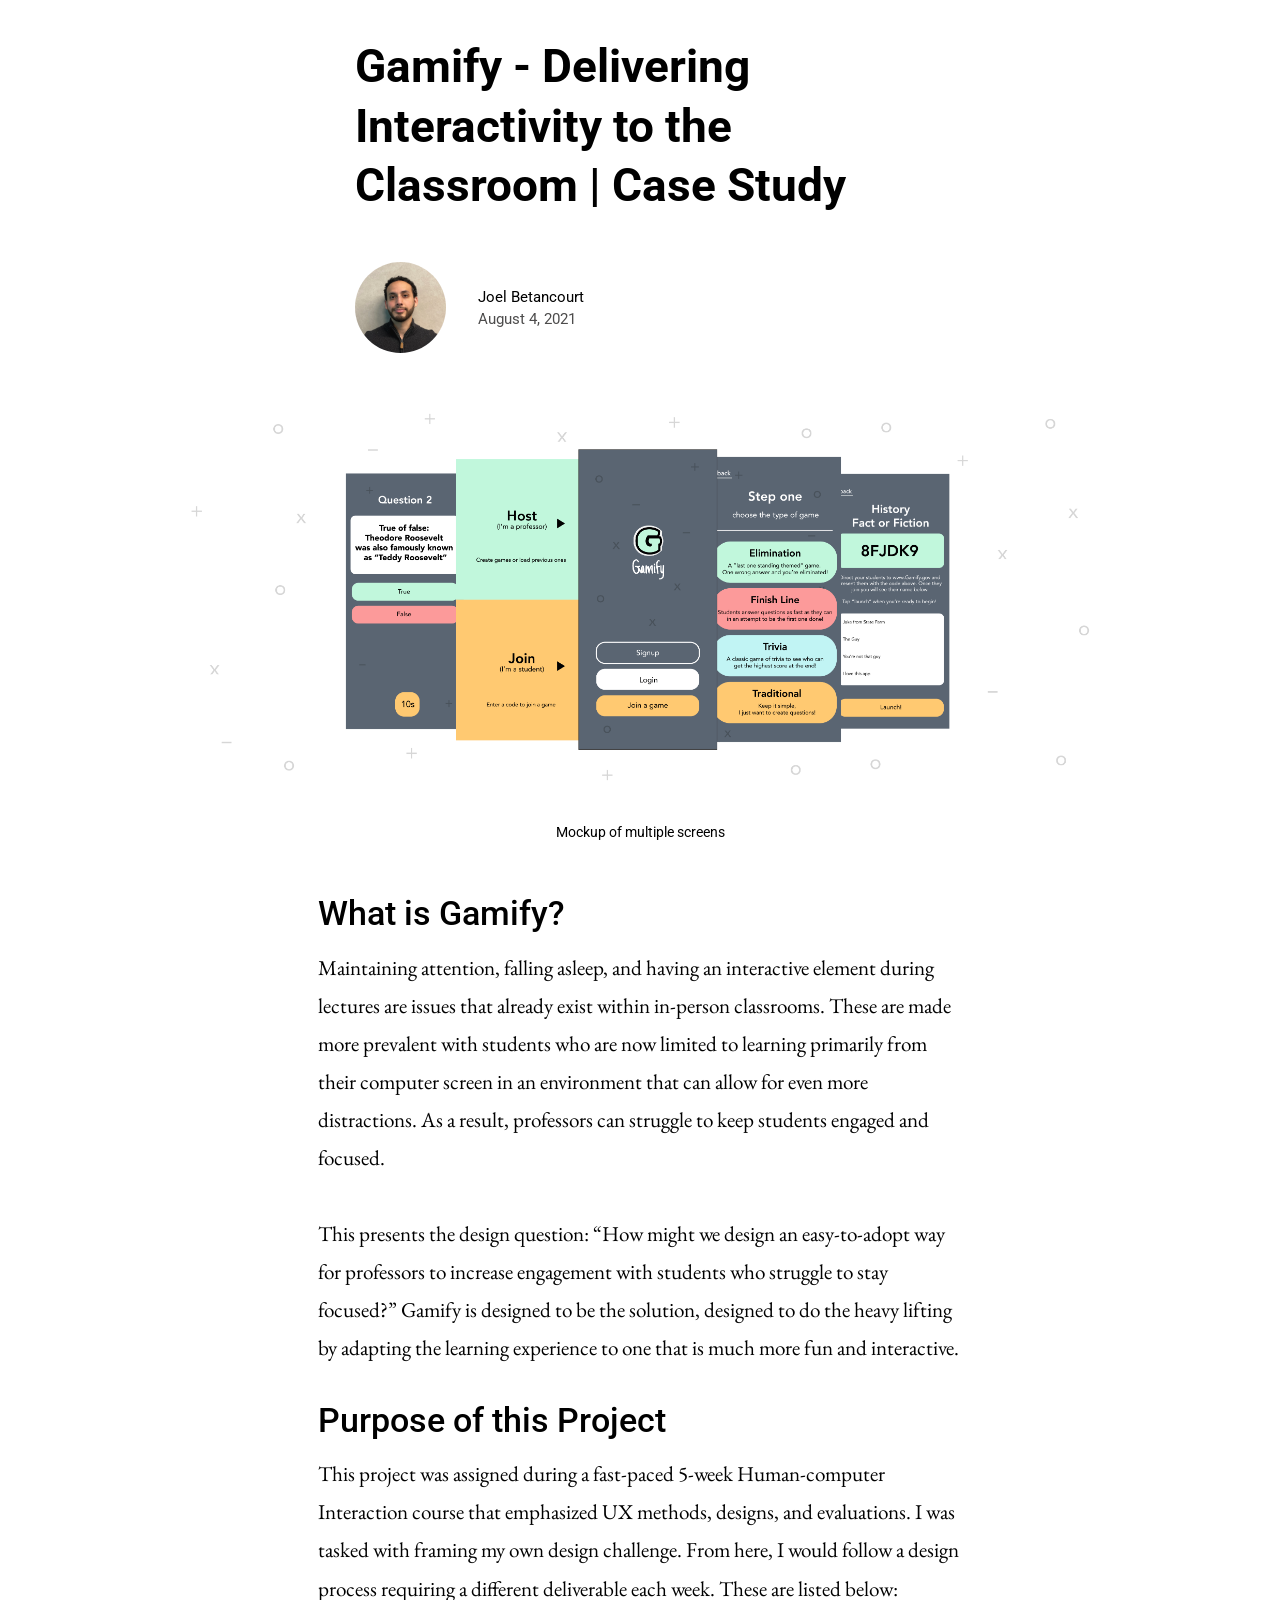
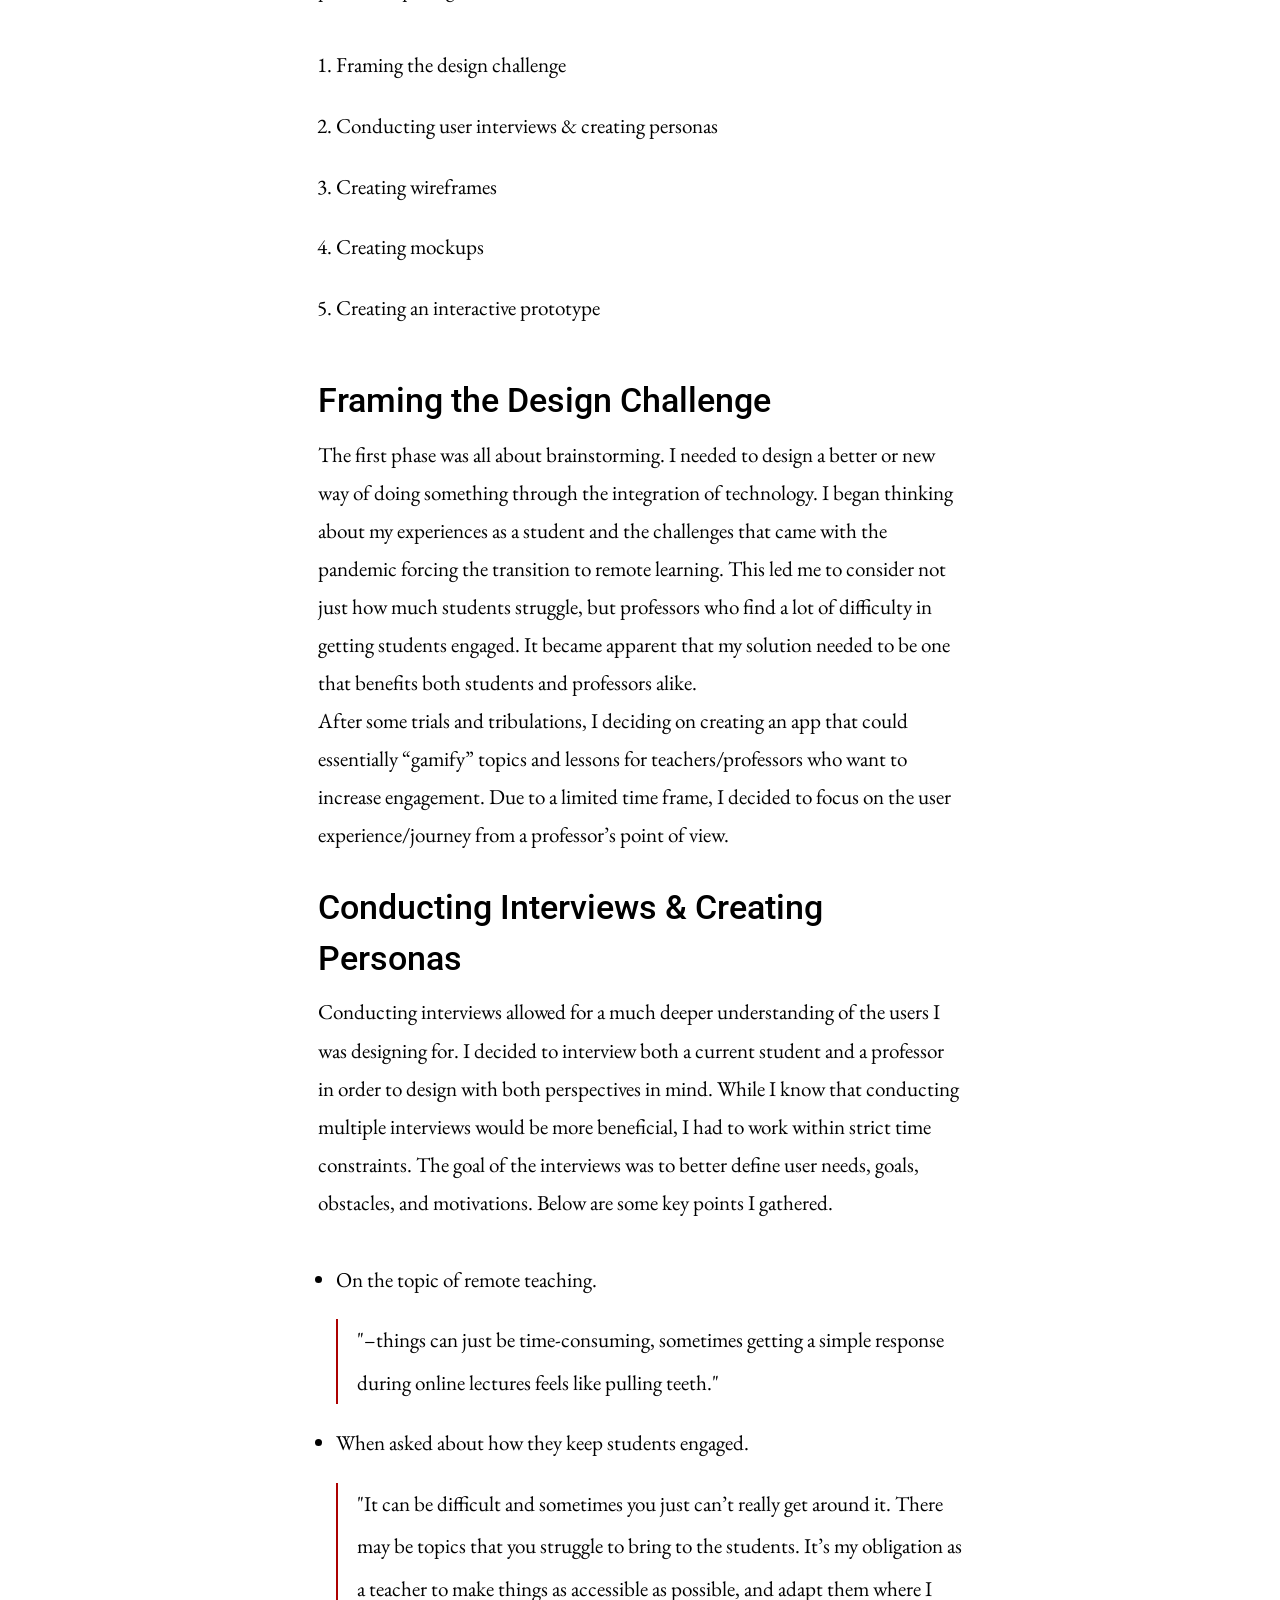
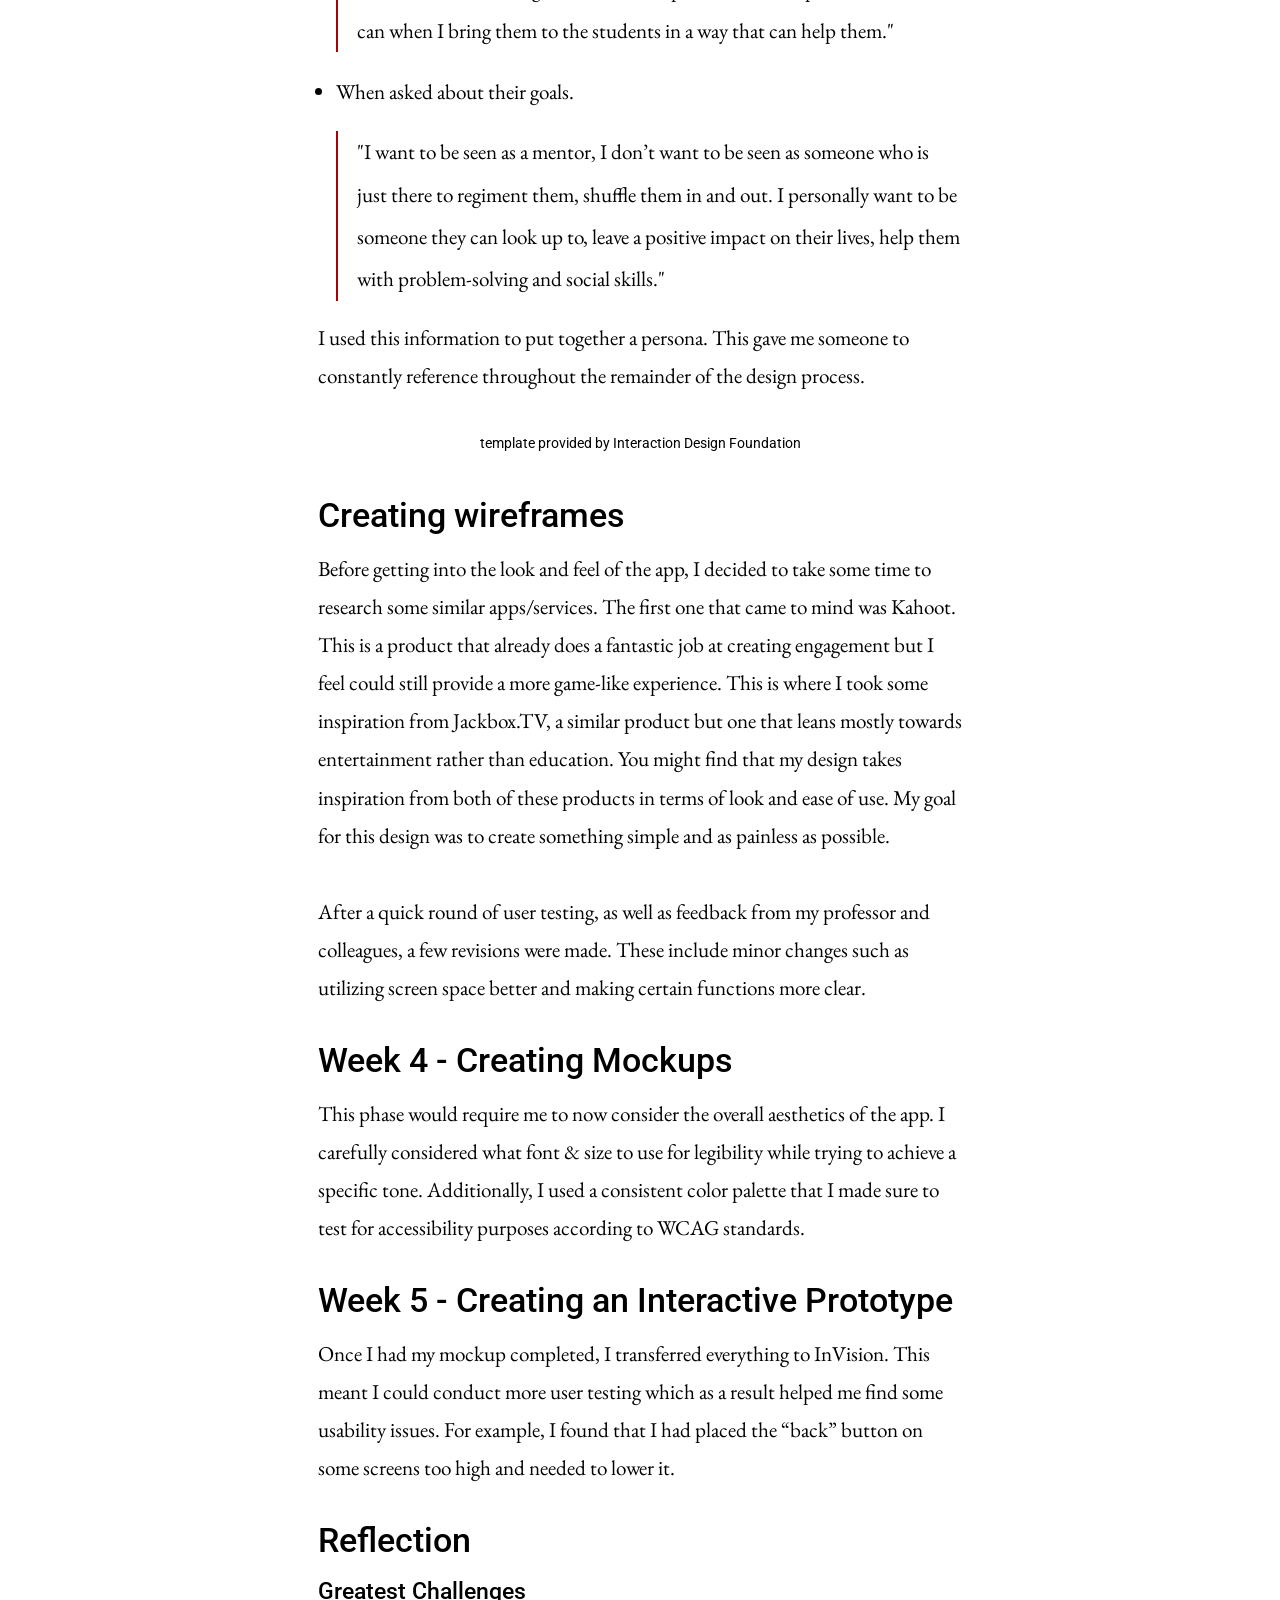
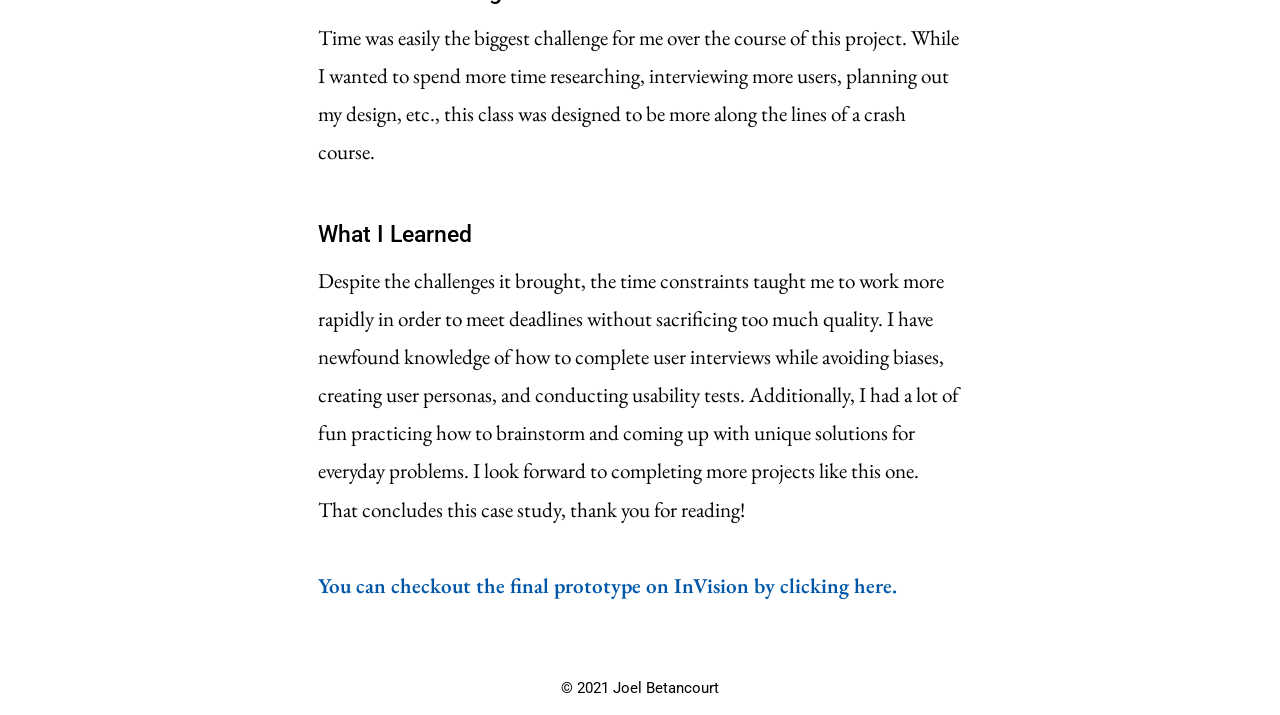
==== index.html @ 2726d0e1 "huh" ====
<!DOCTYPE html>
<html lang="en">

<head>

    <title>Gamify - Case Study</title>
    <meta charset="utf-8">
    <meta name="viewport" content="width=device-width, intial-scale=1">
    <link rel="preconnect" href="https://fonts.gstatic.com">
    <link href="https://fonts.googleapis.com/css2?family=EB+Garamond:ital,wght@0,400;0,500;0,600;0,700;1,400;1,500;1,600;1,700&family=Roboto:ital,wght@0,400;0,500;0,700;1,400;1,500;1,700&display=swap" rel="stylesheet">
    <link rel="stylesheet" type="text/css" href="styles.css" media="screen" />
</head>

<body>
    <div id="page-container">
    <div class="container"> 
        <a href="#mainContent" class="skip">Skip to Main Content</a>
    </div>
    <div id="content-wrap">
        <header>
        </header>
        <main id="mainContent">
            <h1>Gamify - Delivering Interactivity to the Classroom | Case Study</h1>
            <div class="parent">
            <img class="bioImage" src="assets/JoelHeadshot_Square1080.jpeg" alt="headshot of Joel Betancourt smiling">
            <div class="child">
            <p>Joel Betancourt</p>
            <div class="break"></div>
            <p class="date">August 4, 2021</p>
            </div>
            </div>
            <img class="heroimage" src="assets/heroimage.png" alt="Mobile mockups of finished app pages" width="100%">
            <p class="subtext">Mockup of multiple screens</p>
        <article>
            <section>
                <h2>What is Gamify?</h2>
                <p>Maintaining attention, falling asleep, and having an interactive element
                    during lectures are issues that already exist within in-person classrooms. These are made more prevalent with students who are now limited to learning primarily from their computer screen in an environment that can allow for even more distractions. As a result, professors can struggle to keep students engaged and focused.</p> 
                    <br>
                    <p>This presents the design question: “How might we design an easy-to-adopt way for professors to increase engagement with students who struggle to stay focused?” Gamify is designed to be the solution, designed to do the heavy lifting by adapting the learning experience to one that is much more fun and interactive.</p>
            </section>
            <section>
                <h2>Purpose of this Project</h2>
                <p>This project was assigned during a fast-paced 5-week Human-computer Interaction course that emphasized UX methods, designs, and evaluations. I was tasked with framing my own design challenge. From here, I would follow a design process requiring a different deliverable each week. These are listed below:</p>
                <ol>
                    <li>Framing the design challenge</li>
                    <li>Conducting user interviews & creating personas</li>
                    <li>Creating wireframes</li>
                    <li>Creating mockups</li>
                    <li>Creating an interactive prototype</li>
                </ol>
            </section>
            <section>
                <h2>Framing the Design Challenge</h2>
                <p>The first phase was all about brainstorming. I needed to design a better or new way of doing something through the integration of technology. I began thinking about my experiences as a student and the challenges that came with the pandemic forcing the transition to remote learning. This led me to consider not just how much students struggle, but professors who find a lot of difficulty in getting students engaged. It became apparent that my solution needed to be one that benefits both students and professors alike.</p> 

                    <p>After some trials and tribulations, I deciding on creating an app that could essentially “gamify” topics and lessons for teachers/professors who want to increase engagement. Due to a limited time frame, I decided to focus on the user experience/journey from a professor’s point of view. 
                    </p>
            </section>
            <section>
                <h2>Conducting Interviews & Creating Personas</h2>
                <p>Conducting interviews allowed for a much deeper understanding of the users I was designing for. I decided to interview both a current student and a professor in order to design with both perspectives in mind. While I know that conducting multiple interviews would be more beneficial, I had to work within strict time constraints. The goal of the interviews was to better define user needs, goals, obstacles, and motivations. Below are some key points I gathered.</p>
                
                <ul>
                    <li>On the topic of remote teaching.
                    </li>
                    <blockquote>"–things can just be time-consuming, sometimes getting a simple response during online lectures feels like pulling teeth."</blockquote>
                    <li>When asked about how they keep students engaged.</li>
                    <blockquote>"It can be difficult and sometimes you just can’t really get around it. There may be topics that you struggle to bring to the students. It’s my obligation as a teacher to make things as accessible as possible, and adapt them where I can when I bring them to the students in a way that can help them."</blockquote>
                    <li>When asked about their goals.</li>
                    <blockquote>"I want to be seen as a mentor, I don’t want to be seen as someone who is just there to regiment them, shuffle them in and out. I personally want to be someone they can look up to, leave a positive impact on their lives, help them with problem-solving and social skills."</blockquote>
                    </ul>
                
                <p>I used this information to put together a persona. This gave me someone to constantly reference throughout the remainder of the design process. </p>
                <br>  
                
                <p class="subtext">template provided by Interaction Design Foundation</p>
                </section>
                <section>
                    <h2>Creating wireframes</h2>
                    <p>Before getting into the look and feel of the app, I decided to take some time to research some similar apps/services. The first one that came to mind was Kahoot. This is a product that already does a fantastic job at creating engagement but I feel could still provide a more game-like experience. This is where I took some inspiration from Jackbox.TV, a similar product but one that leans mostly towards entertainment rather than education. You might find that my design takes inspiration from both of these products in terms of look and ease of use. My goal for this design was to create something simple and as painless as possible. </p><br>
                    <p>After a quick round of user testing, as well as feedback from my professor and colleagues, a few revisions were made. These include minor changes such as utilizing screen space better and making certain functions more clear.  
                    </p>
            </section>
            <section>
                <h2> Week 4 - Creating Mockups</h2>
                <p>This phase would require me to now consider the overall aesthetics of the app. I carefully considered what font & size to use for legibility while trying to achieve a specific tone. Additionally, I used a consistent color palette that I made sure to test for accessibility purposes according to WCAG standards. 
                </p>
            </section>
            <section>
                <h2>Week 5 - Creating an Interactive Prototype</h2>
                <p>Once I had my mockup completed, I transferred everything to InVision. This meant I could conduct more user testing which as a result helped me find some usability issues. For example, I found that I had placed the “back” button on some screens too high and needed to lower it.</p>
            </section>
            <section>
                <h2>Reflection</h2>
                <h3>Greatest Challenges</h3>
                <p>Time was easily the biggest challenge for me over the course of this project. While I wanted to spend more time researching, interviewing more users, planning out my design, etc., this class was designed to be more along the lines of a crash course.</p><br>
                <h3>What I Learned</h3>
                <p>Despite the challenges it brought, the time constraints taught me to work more rapidly in order to meet deadlines without sacrificing too much quality. I have newfound knowledge of how to complete user interviews while avoiding biases, creating user personas, and conducting usability tests. Additionally, I had a lot of fun practicing how to brainstorm and coming up with unique solutions for everyday problems. I look forward to completing more projects like this one. That concludes this case study, thank you for reading!
                    </p><br> 
                <p><a href="https://web-design-oswego-art-dept.github.io/collaborative-project-brandlift/">You can checkout the final prototype on InVision by clicking here.</a></p>
            </section>
    </article>
</div>
    </main>
    <footer id="footer">
        <p>&copy; 2021 Joel Betancourt</p>
    </footer>
    </div>
</body>

</html>
---- styles.css ----
*{ 
    margin: 0;
    padding: 0;
    box-sizing: border-box;
    }

    /*Skip to Main Content Button*/
.container {
    margin: 0 auto;
    max-width: 48rem;
    position: relative;
    background-color: #ffffff;
  }
  
  a.skip, a.skip:visited {
    text-decoration: none;
    background-color: #e9e9e9;
    padding-top: 0.2rem;
    padding-bottom: 0.1rem;
    padding-right:0.75rem;
    padding-left:0.75rem;
    margin-top: 1.6rem;
    margin-left: 1rem;
    color: #000000;
    position: fixed;
    top: -6.25rem;
    z-index: 1001;
    outline: none;
  }
  
  a.skip:focus {
    animation: slideIn .7s;
    animation-fill-mode: forwards;
    outline: none;
  }
  
  a.skip:active {
    text-decoration: underline;
  }
  
  @keyframes slideIn {
    0% {transform: translateY(0rem);
        animation-timing-function: ease-out;}
    40% {transform: translateY(6.75rem);
        animation-timing-function: ease-out;}
    60% {transform: translateY(5.75rem);
        animation-timing-function: ease-in;}
    100% {transform: translateY(6.25rem);
        animation-timing-function: ease-out;}
  }  
    
    h1, h2, h3, h4, h5, h6 {
        font-family: 'Roboto', Arial, Helvetica, sans-serif;
        line-height: 1.5em;
        margin-left: auto;
        margin-right: auto;
    }

    body, html {
        font-family: 'EB Garamond', 'Times New Roman', Times, serif;
        font-size: 100%;
        font-weight: 400;
        line-height: 1.8em;
        margin-left: auto;
        margin-right: auto;
    }

    h1 {
        font-weight: 700;
        font-size: 2.5rem;
        margin-bottom: .5rem;
        max-width: 35rem;
        margin-left: auto;
        margin-right: auto;
        padding: 2rem;
        line-height: 1.3em;
    }

    h2 {
        font-weight: 500;
        font-size: 1.85rem;
        margin-bottom: .5rem;
    }

    h3 {
        font-weight: 500;
        font-size: 1.25rem;
        margin-bottom: .5rem;
        margin-top: .5rem;
    }

    article {
        padding: 2rem;
    }

    section {
        margin-left: auto;
        margin-right: auto;
        margin-bottom: 1.5rem;
    }

    section ul,ol,h2,h3 {
        max-width: 35rem;
        margin-left: auto;
        margin-right: auto;
    }


    section p {
        max-width: 35rem;
        margin-left: auto;
        margin-right: auto;
    }

    blockquote {
        max-width: 35rem;
        margin-left: auto;
        margin-right: auto;
        border-left: solid #AD0101 2px;
        margin-top: 1rem;
        padding-left: 1rem;
    }

    .subtext {
        font-family: 'Roboto', Arial, Helvetica, sans-serif;
        text-align: center;
        font-size: .65rem;
        margin-left: auto;
        margin-right: auto;
        margin-top: -.5rem;
    }

    #border {
        margin-top: 6rem;
        margin-bottom: 4rem;
        padding: .25rem;
        background-color:#000000;
        border-radius: 10px;
    }

    ul, ol {
        padding-left: 1rem;
        padding-bottom: 1rem;
        line-height: 2em;
        padding-top: 1rem;
    }

    li{
        padding-top: 1rem;
    }

    section img {
        display: block;
        max-width: 100%;
        margin-top: 1.5rem;
        margin-bottom: 1.5rem;
        margin-left: auto;
        margin-right: auto;
    }

    .parent{
        display: flex;
        align-items: center;
        margin-bottom: 5rem;
        max-width: 35rem;
        margin-left: auto;
        margin-right: auto;
        padding-left: 2rem;
        gap:32px;
    }

    .child{
        display: flex;
        flex-wrap: wrap;
    }

    .break {
        flex-basis: 100%;
        height: 0;
      }

    .child p {
          font-family: 'Roboto';
          font-size: .8rem;
          line-height: 1.5em;
    }

    .date {
        color: #4d4c4c;
    }

    .bioImage{
        display: block;
        border-radius: 100%;
        max-width: 15%;
    }

    .heroimage{
        display: block;
        margin-left: auto;
        margin-right: auto;
        max-width: 900px;
        margin-bottom: 2rem;
        margin-top: -2rem;
    }

    a:link{
        color:#0057A8;
        text-decoration: none;
        font-weight: 600;
    }

    a:visited{
        color: #0057A8;
    }

    a:hover{
        font-size: 105%;
        font-weight: 500;
        text-decoration: underline;
    }

    a:active{
        font-size: 110%;
        color: #A80054;
        text-decoration: underline;
    }

    a:focus{
        font-size:105%;
        font-weight:500;
    }

    #footer {
        position: absolute;
        bottom: 0;
        width: 100%;
        height: 2.5rem;
        text-align: center;
        font-family: 'Roboto', Arial, Helvetica, sans-serif;
        font-size: .8rem;
    }

    #page-container {
        position: relative;
        min-height: 100vh;
      }
      
      #content-wrap {
        padding-bottom: 2.5rem;    /* Footer height */
      }

    @media only screen and (min-width:600px) {
        body, html{
            font-size: 110%;
        }

        .subtext{
            font-size: .70rem;
        }

    @media only screen and (min-width:900px) {
        body, html{
            font-size: 115%;
            }
            .subtext{
                font-size: .75rem;
            }
        }
    }
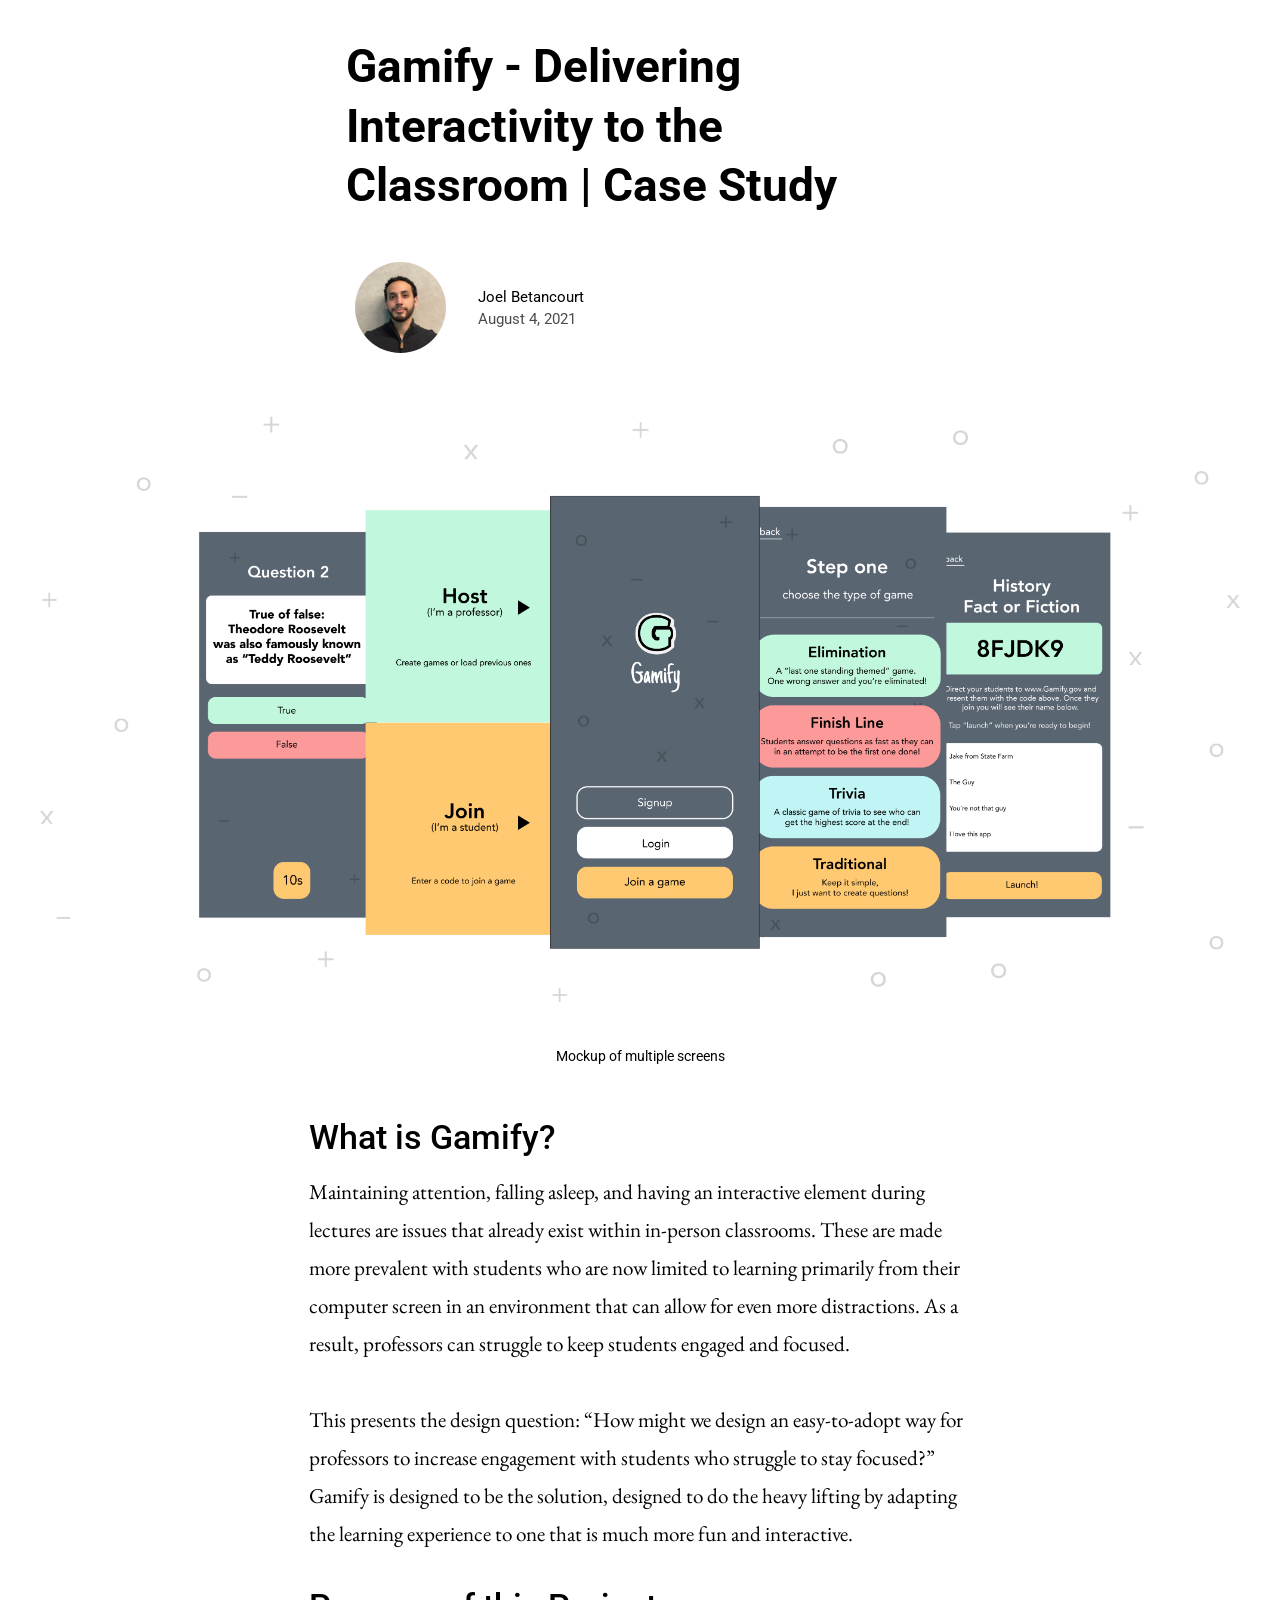
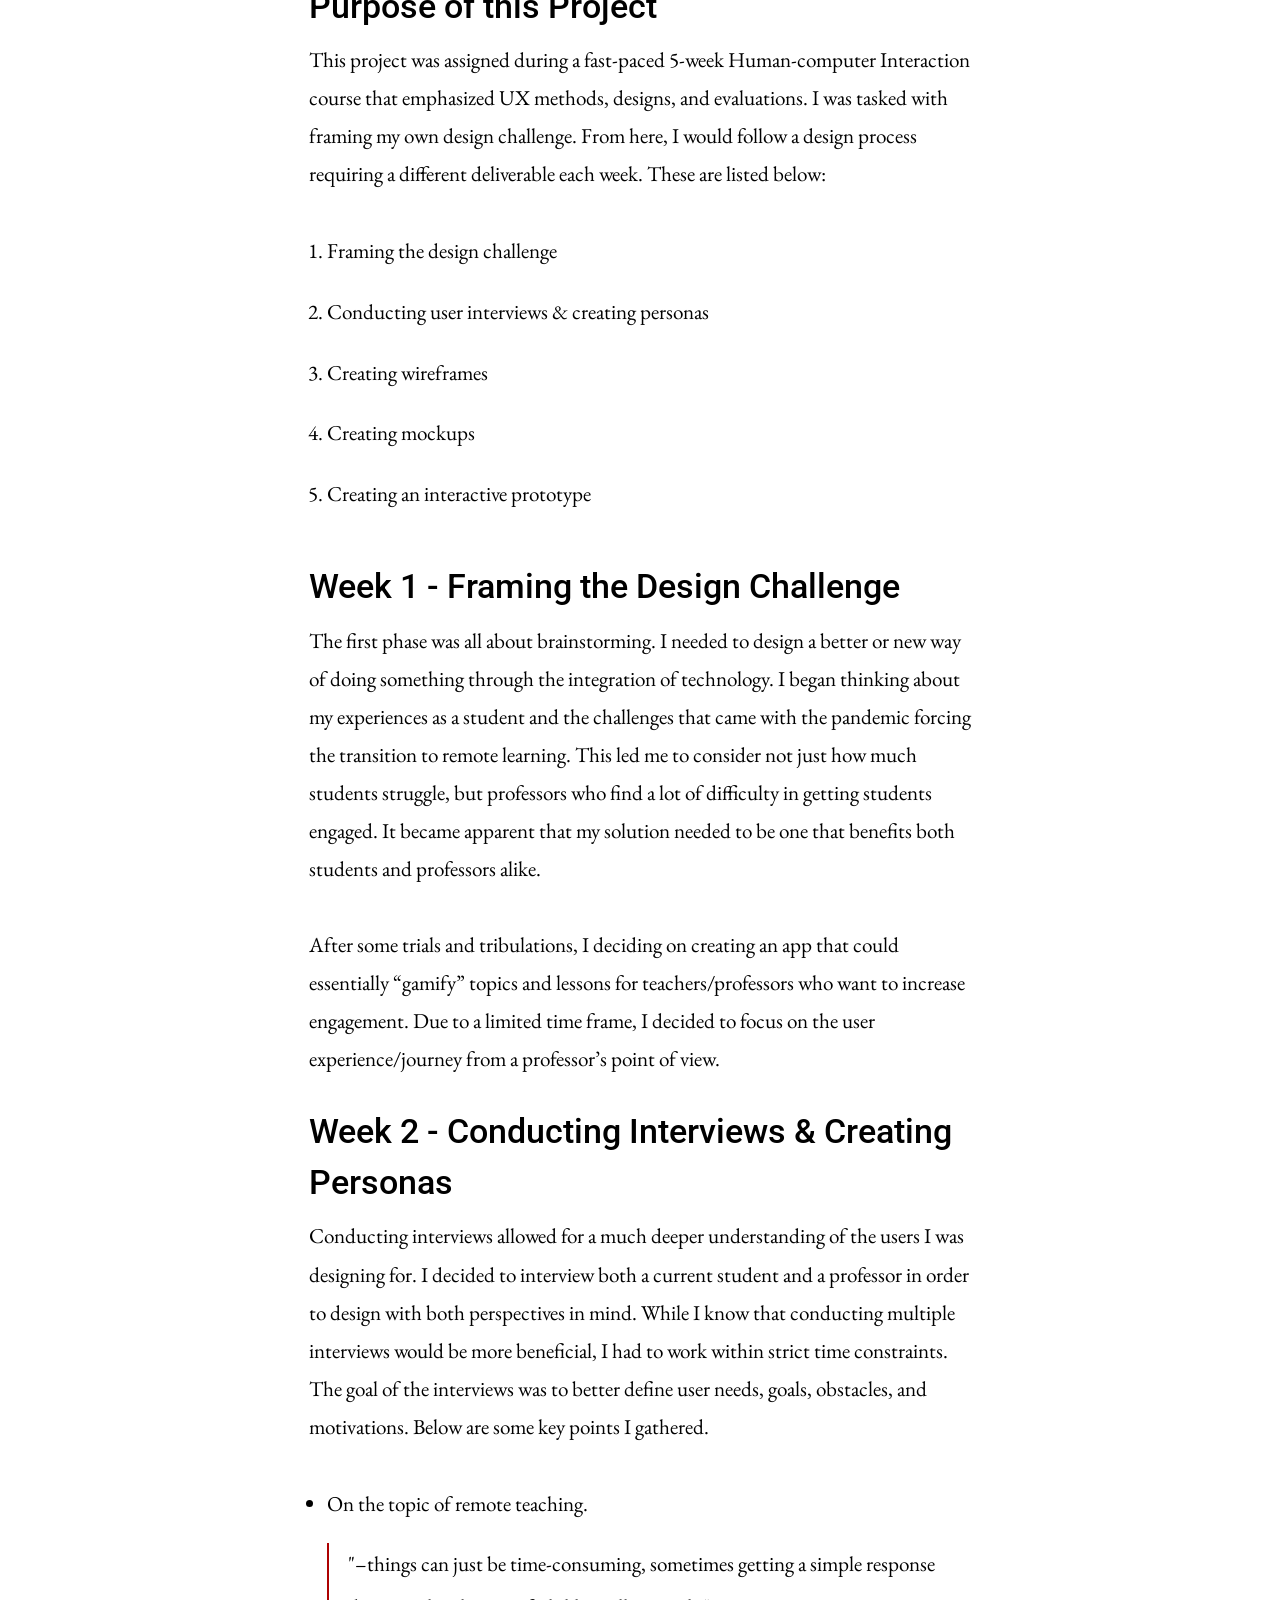
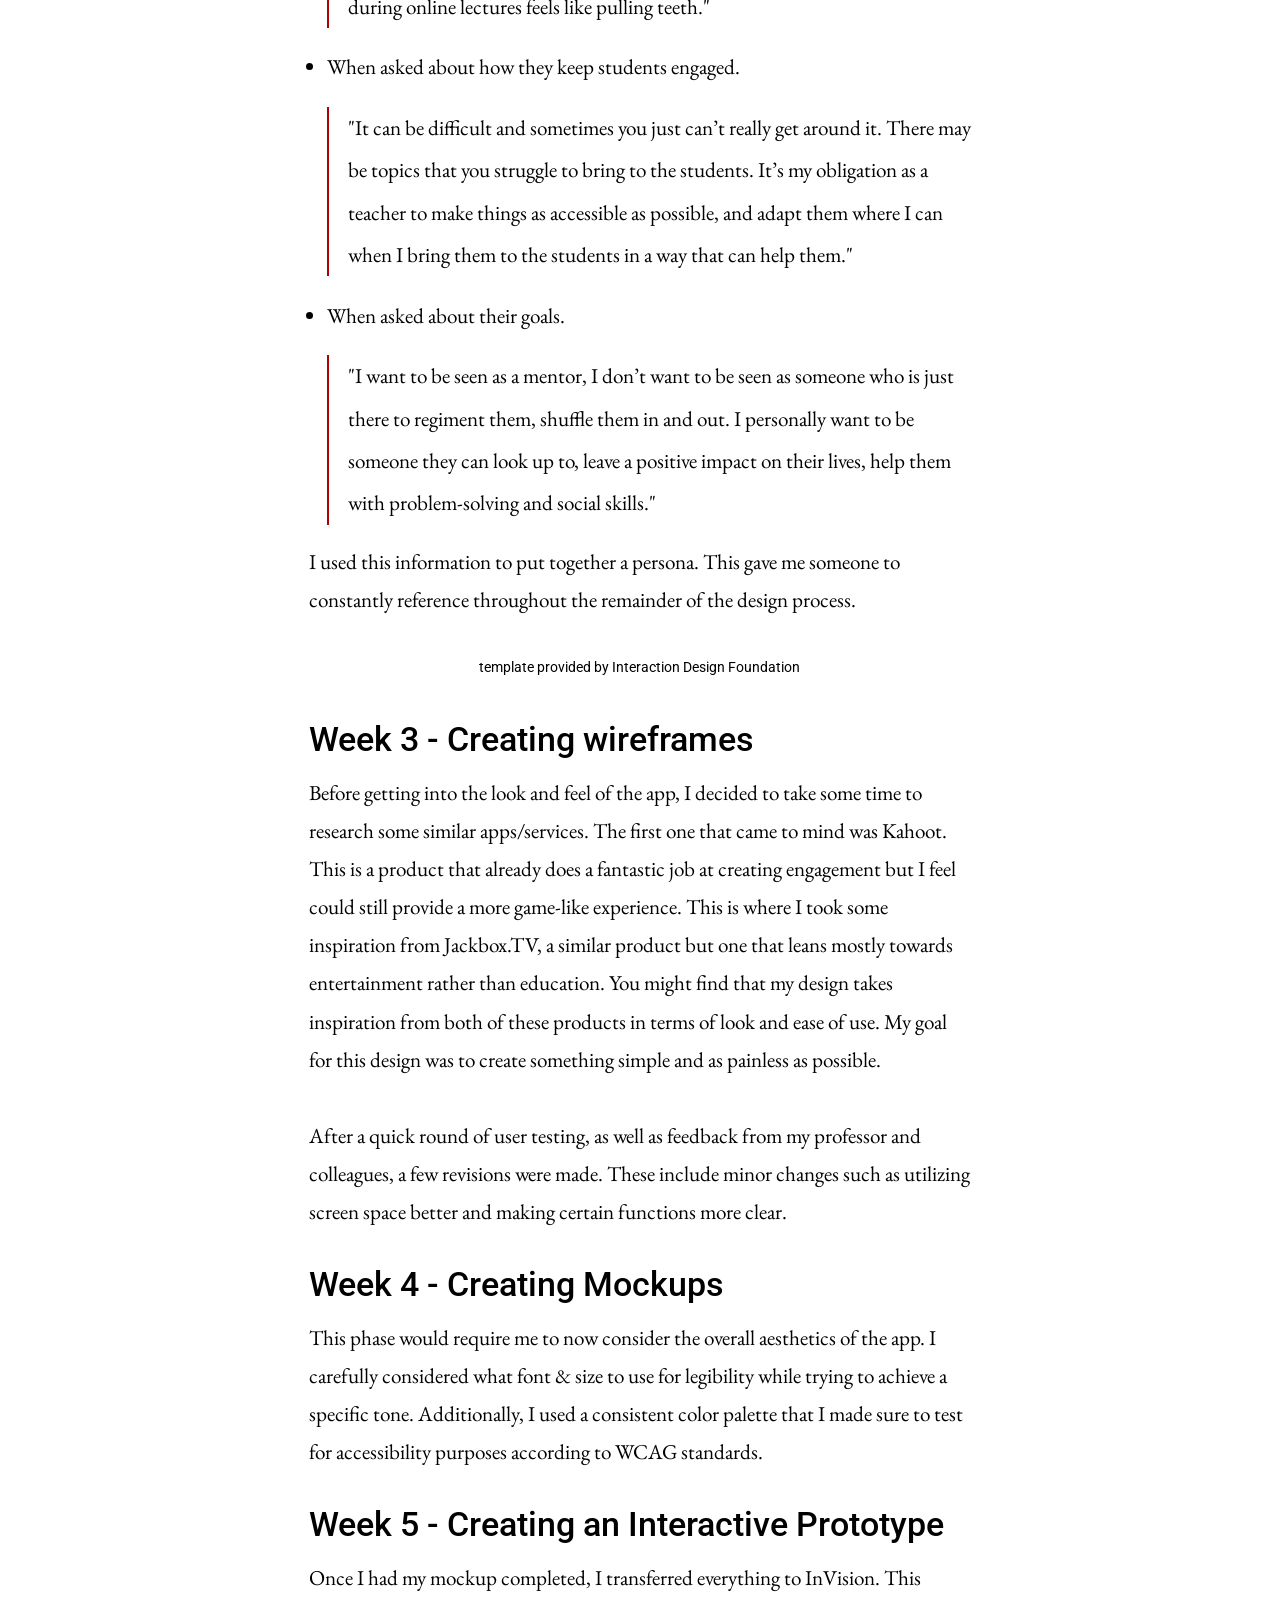
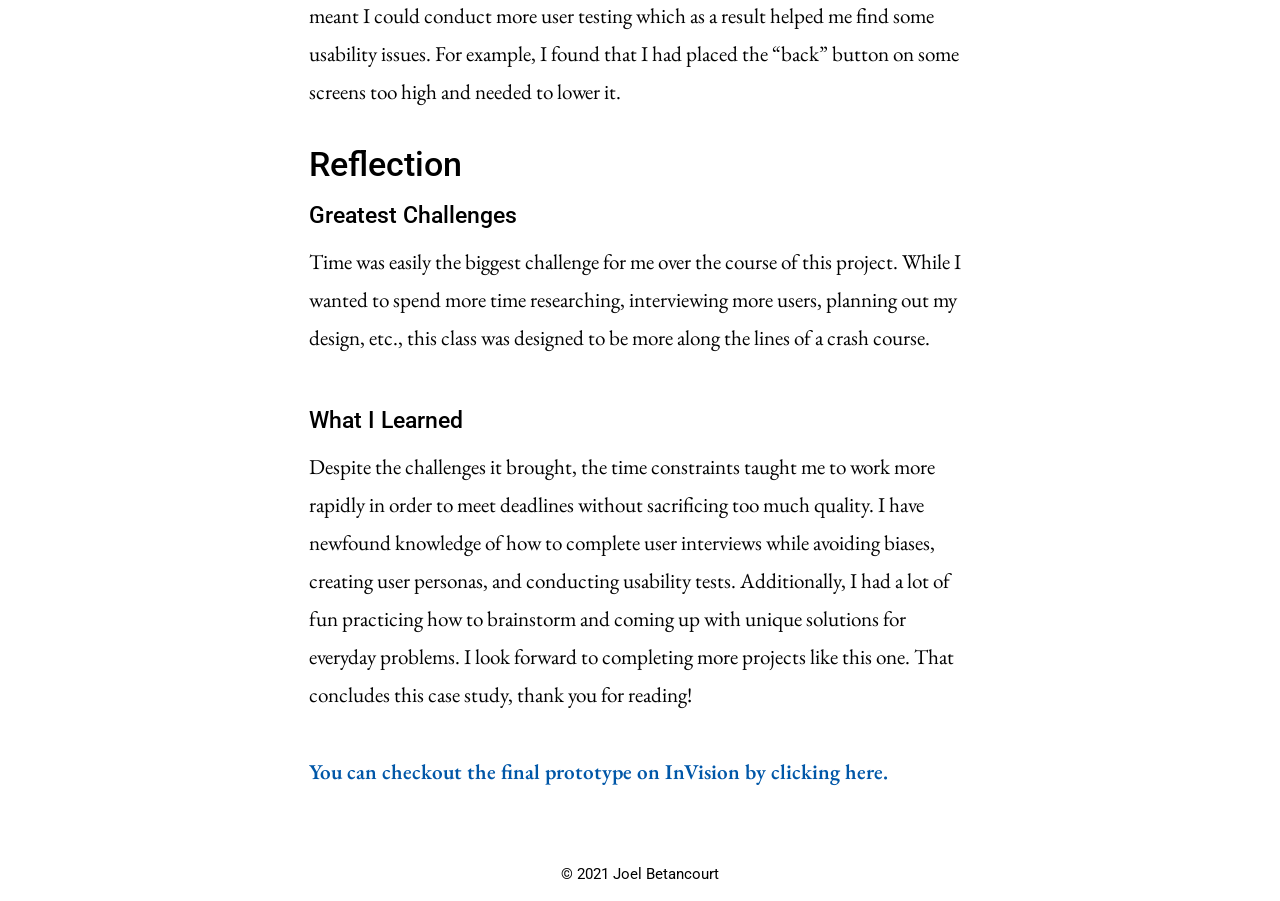
==== commit ebac1a41: "ok" ====
--- a/index.html
+++ b/index.html
@@ -51,14 +51,14 @@
                 </ol>
             </section>
             <section>
-                <h2>Framing the Design Challenge</h2>
-                <p>The first phase was all about brainstorming. I needed to design a better or new way of doing something through the integration of technology. I began thinking about my experiences as a student and the challenges that came with the pandemic forcing the transition to remote learning. This led me to consider not just how much students struggle, but professors who find a lot of difficulty in getting students engaged. It became apparent that my solution needed to be one that benefits both students and professors alike.</p> 
+                <h2>Week 1 - Framing the Design Challenge</h2>
+                <p>The first phase was all about brainstorming. I needed to design a better or new way of doing something through the integration of technology. I began thinking about my experiences as a student and the challenges that came with the pandemic forcing the transition to remote learning. This led me to consider not just how much students struggle, but professors who find a lot of difficulty in getting students engaged. It became apparent that my solution needed to be one that benefits both students and professors alike.</p> <br>
 
                     <p>After some trials and tribulations, I deciding on creating an app that could essentially “gamify” topics and lessons for teachers/professors who want to increase engagement. Due to a limited time frame, I decided to focus on the user experience/journey from a professor’s point of view. 
                     </p>
             </section>
             <section>
-                <h2>Conducting Interviews & Creating Personas</h2>
+                <h2>Week 2 - Conducting Interviews & Creating Personas</h2>
                 <p>Conducting interviews allowed for a much deeper understanding of the users I was designing for. I decided to interview both a current student and a professor in order to design with both perspectives in mind. While I know that conducting multiple interviews would be more beneficial, I had to work within strict time constraints. The goal of the interviews was to better define user needs, goals, obstacles, and motivations. Below are some key points I gathered.</p>
                 
                 <ul>
@@ -77,7 +77,7 @@
                 <p class="subtext">template provided by Interaction Design Foundation</p>
                 </section>
                 <section>
-                    <h2>Creating wireframes</h2>
+                    <h2>Week 3 - Creating wireframes</h2>
                     <p>Before getting into the look and feel of the app, I decided to take some time to research some similar apps/services. The first one that came to mind was Kahoot. This is a product that already does a fantastic job at creating engagement but I feel could still provide a more game-like experience. This is where I took some inspiration from Jackbox.TV, a similar product but one that leans mostly towards entertainment rather than education. You might find that my design takes inspiration from both of these products in terms of look and ease of use. My goal for this design was to create something simple and as painless as possible. </p><br>
                     <p>After a quick round of user testing, as well as feedback from my professor and colleagues, a few revisions were made. These include minor changes such as utilizing screen space better and making certain functions more clear.  
                     </p>
--- a/styles.css
+++ b/styles.css
@@ -69,7 +69,7 @@
         font-weight: 700;
         font-size: 2.5rem;
         margin-bottom: .5rem;
-        max-width: 35rem;
+        max-width: 36rem;
         margin-left: auto;
         margin-right: auto;
         padding: 2rem;
@@ -100,14 +100,14 @@
     }
 
     section ul,ol,h2,h3 {
-        max-width: 35rem;
+        max-width: 36rem;
         margin-left: auto;
         margin-right: auto;
     }
 
 
     section p {
-        max-width: 35rem;
+        max-width: 36rem;
         margin-left: auto;
         margin-right: auto;
     }
@@ -199,7 +199,7 @@
         display: block;
         margin-left: auto;
         margin-right: auto;
-        max-width: 900px;
+        max-width: 1200px;
         margin-bottom: 2rem;
         margin-top: -2rem;
     }
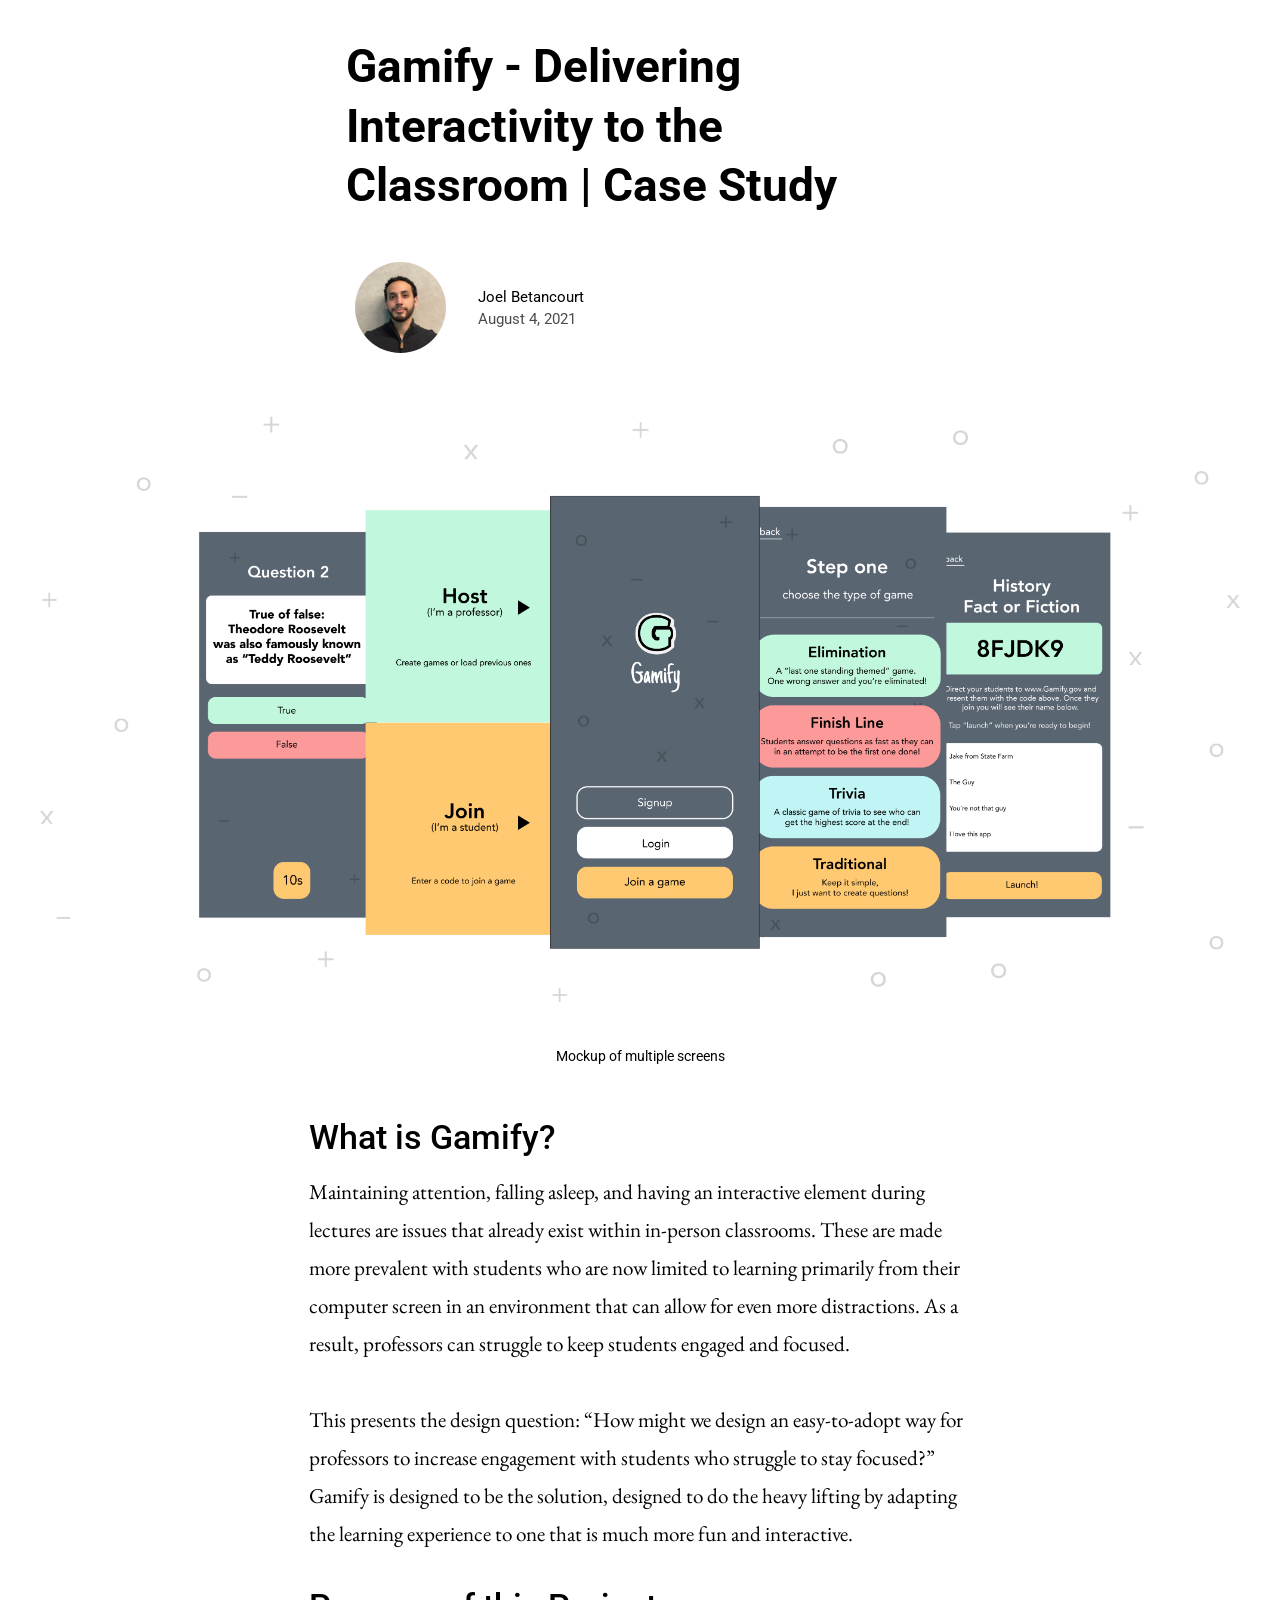
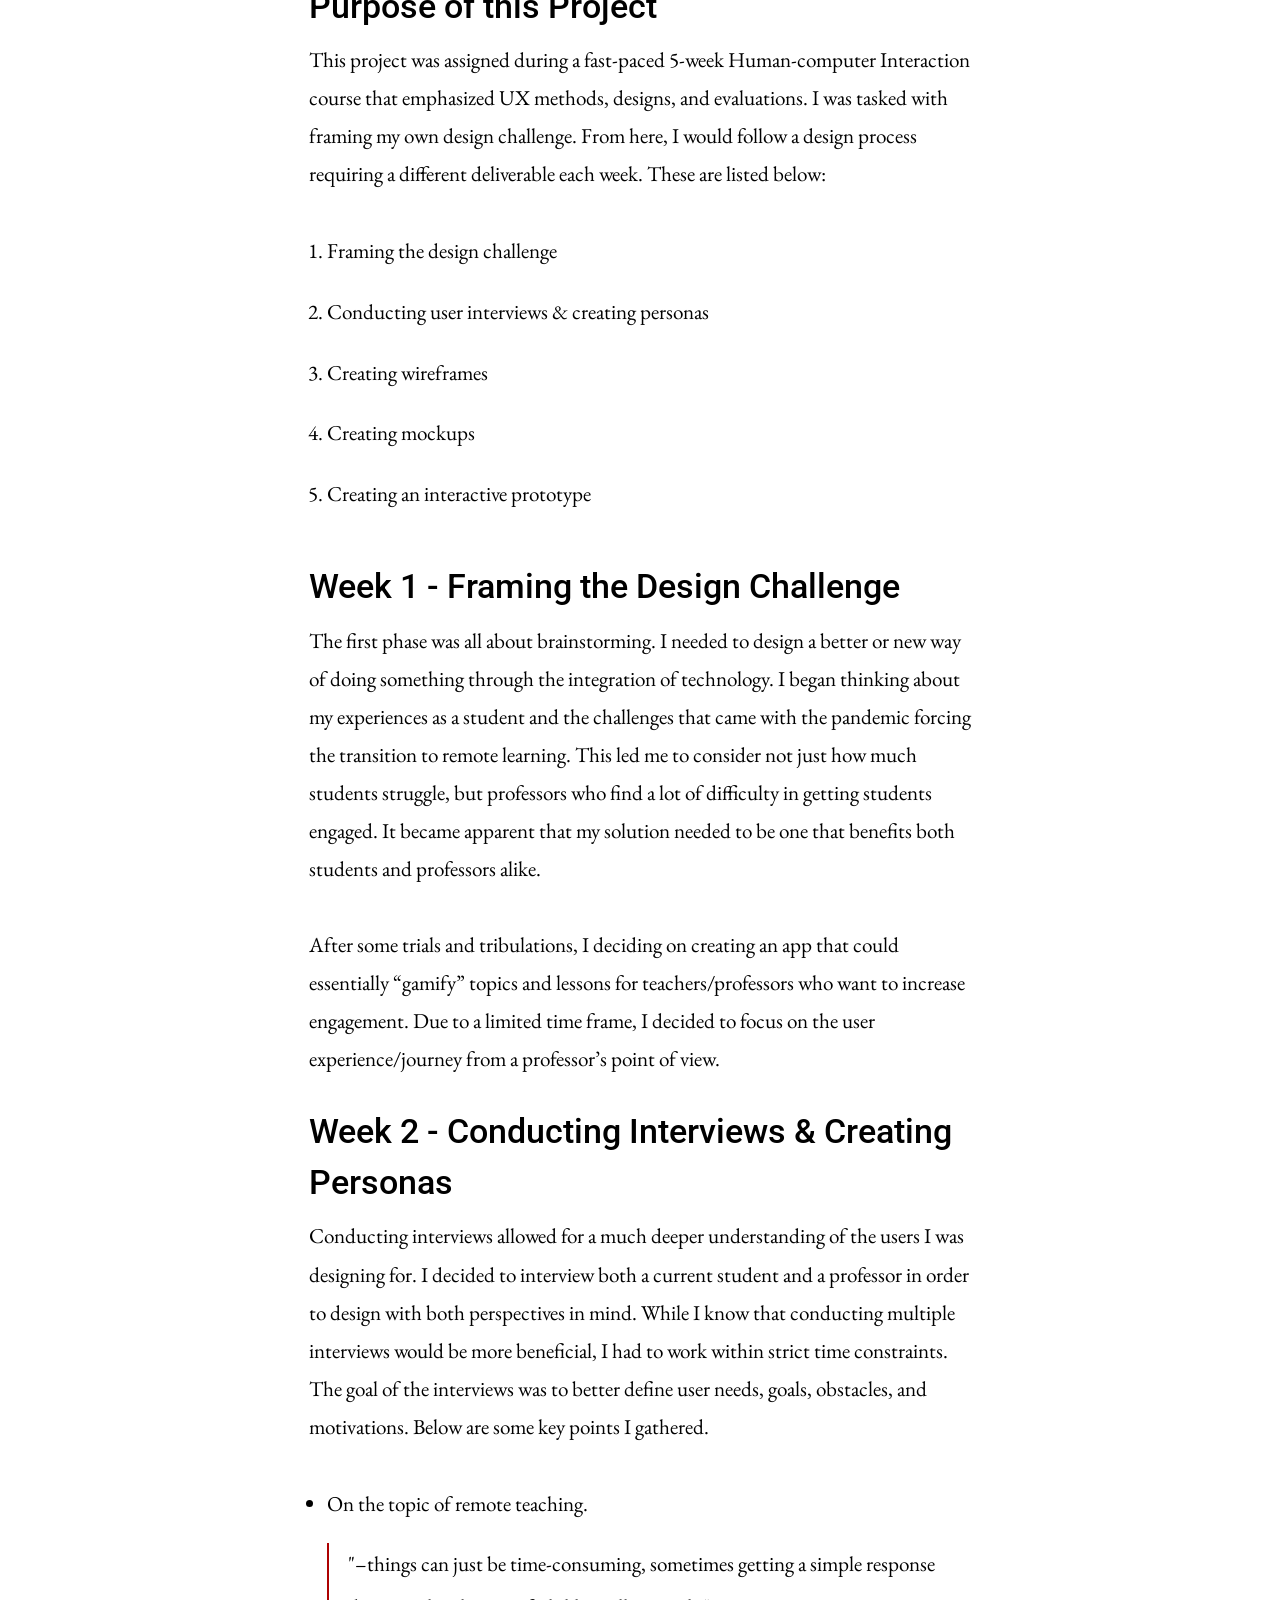
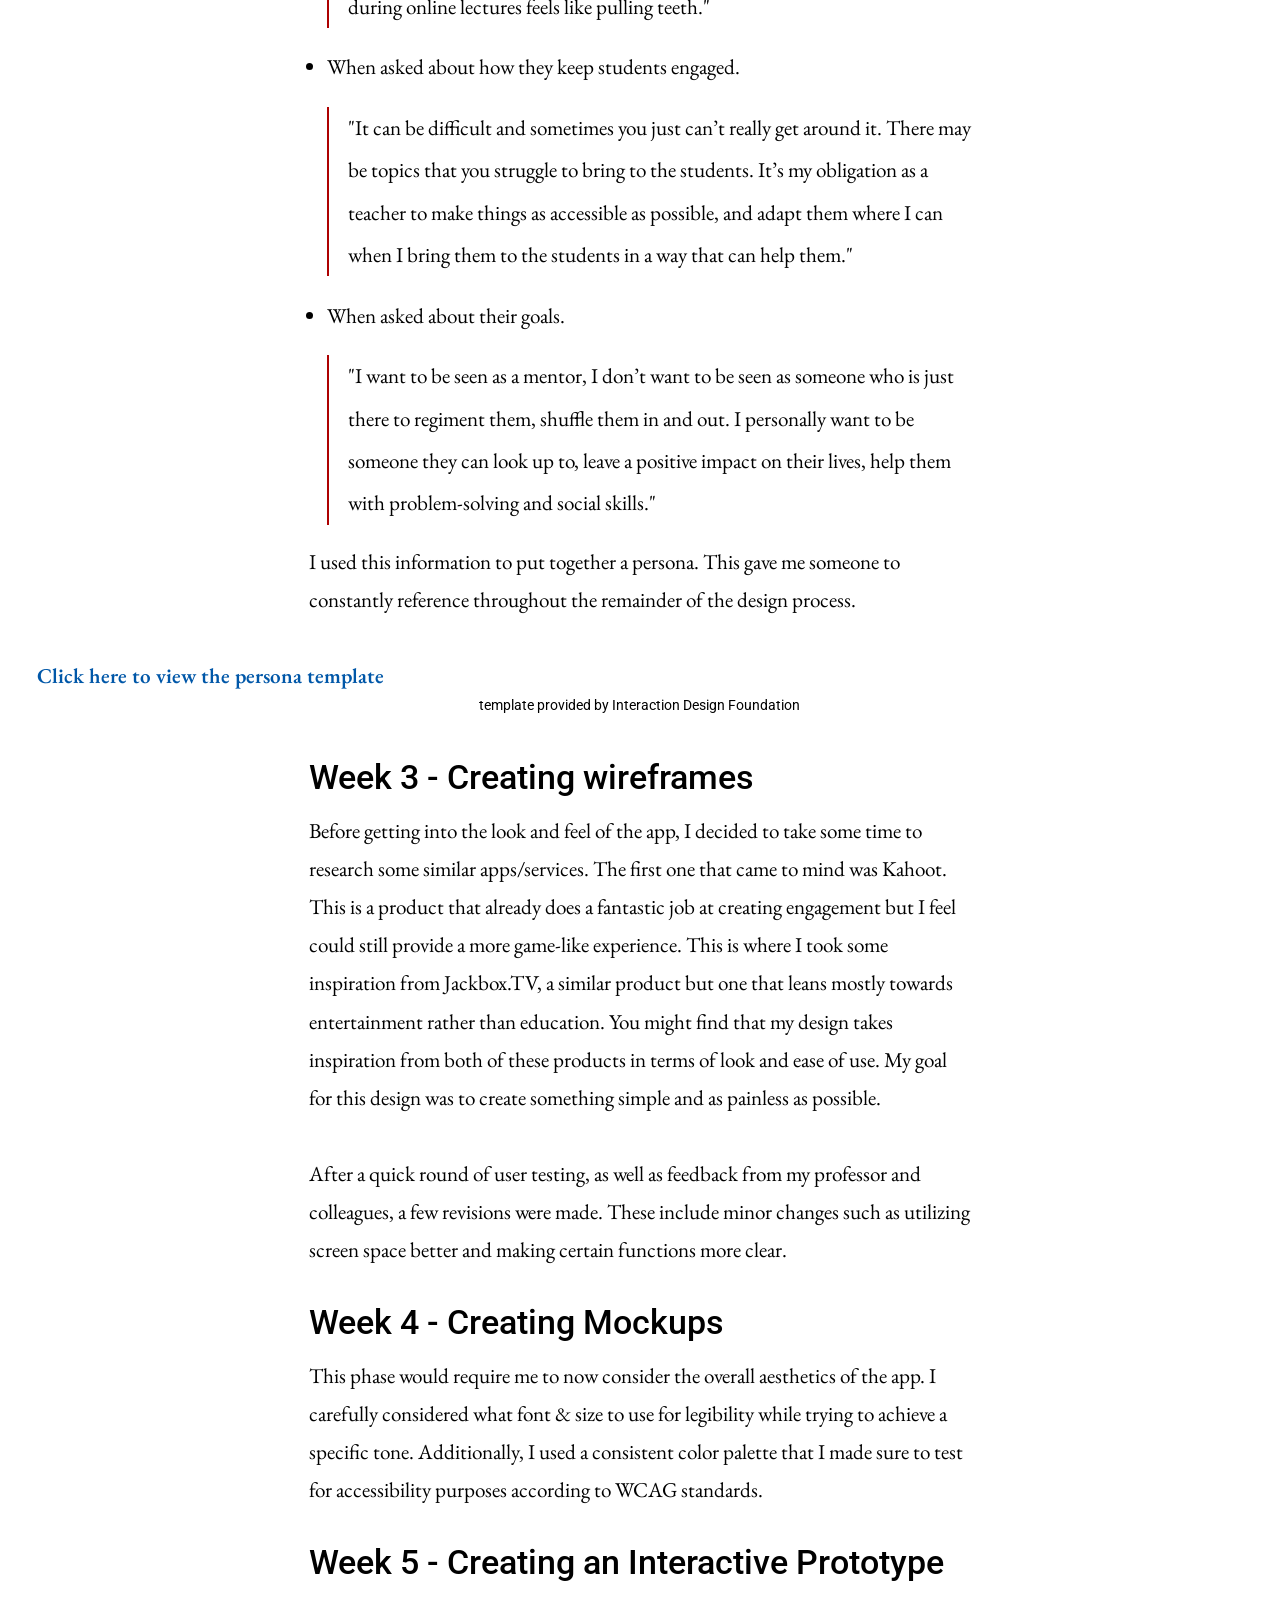
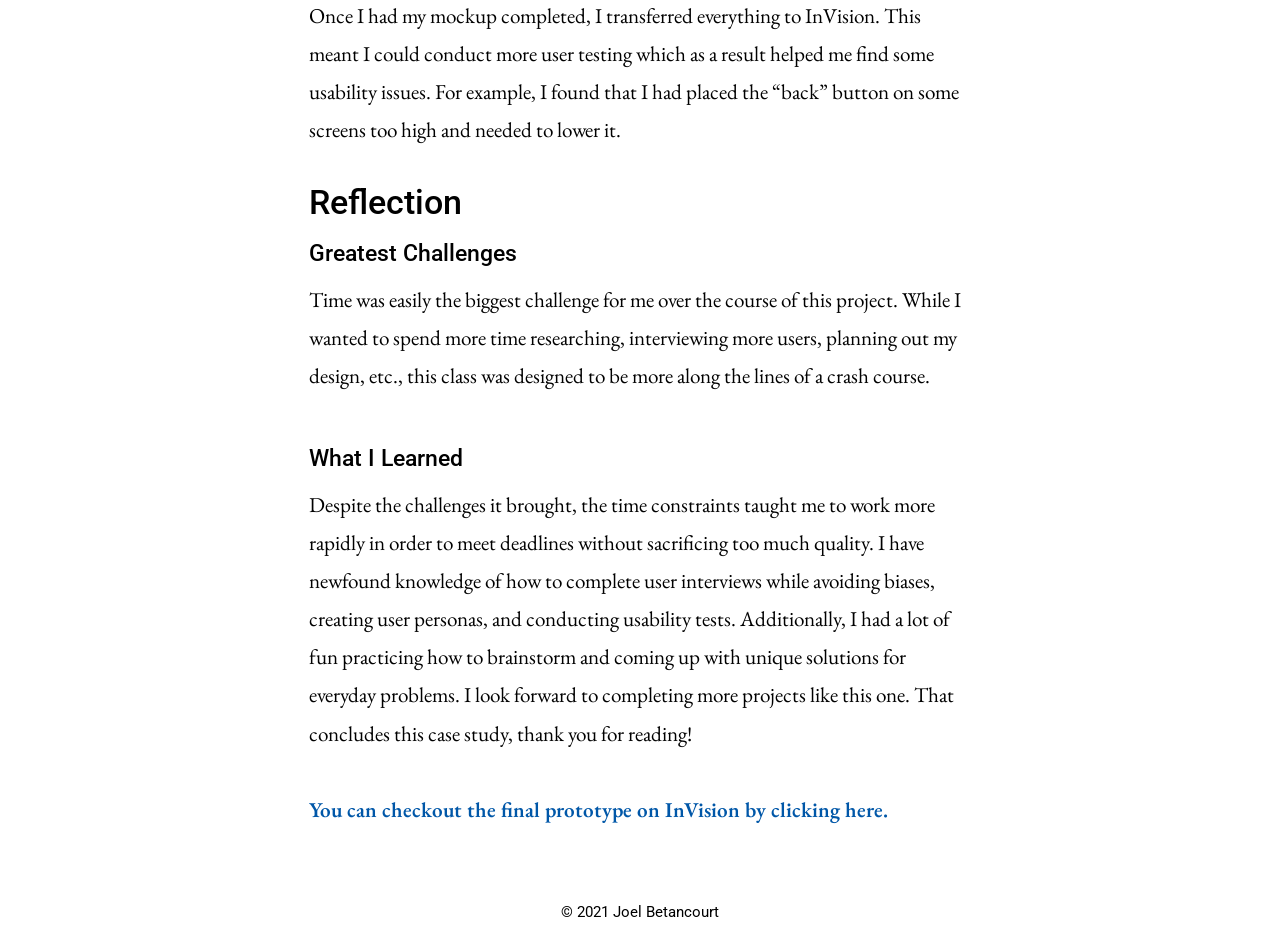
==== commit 4d124f66: "AHH" ====
--- a/index.html
+++ b/index.html
@@ -73,6 +73,8 @@
                 
                 <p>I used this information to put together a persona. This gave me someone to constantly reference throughout the remainder of the design process. </p>
                 <br>  
+
+                <a href="assets/persona.pdf">Click here to view the persona template</a>
                 
                 <p class="subtext">template provided by Interaction Design Foundation</p>
                 </section>
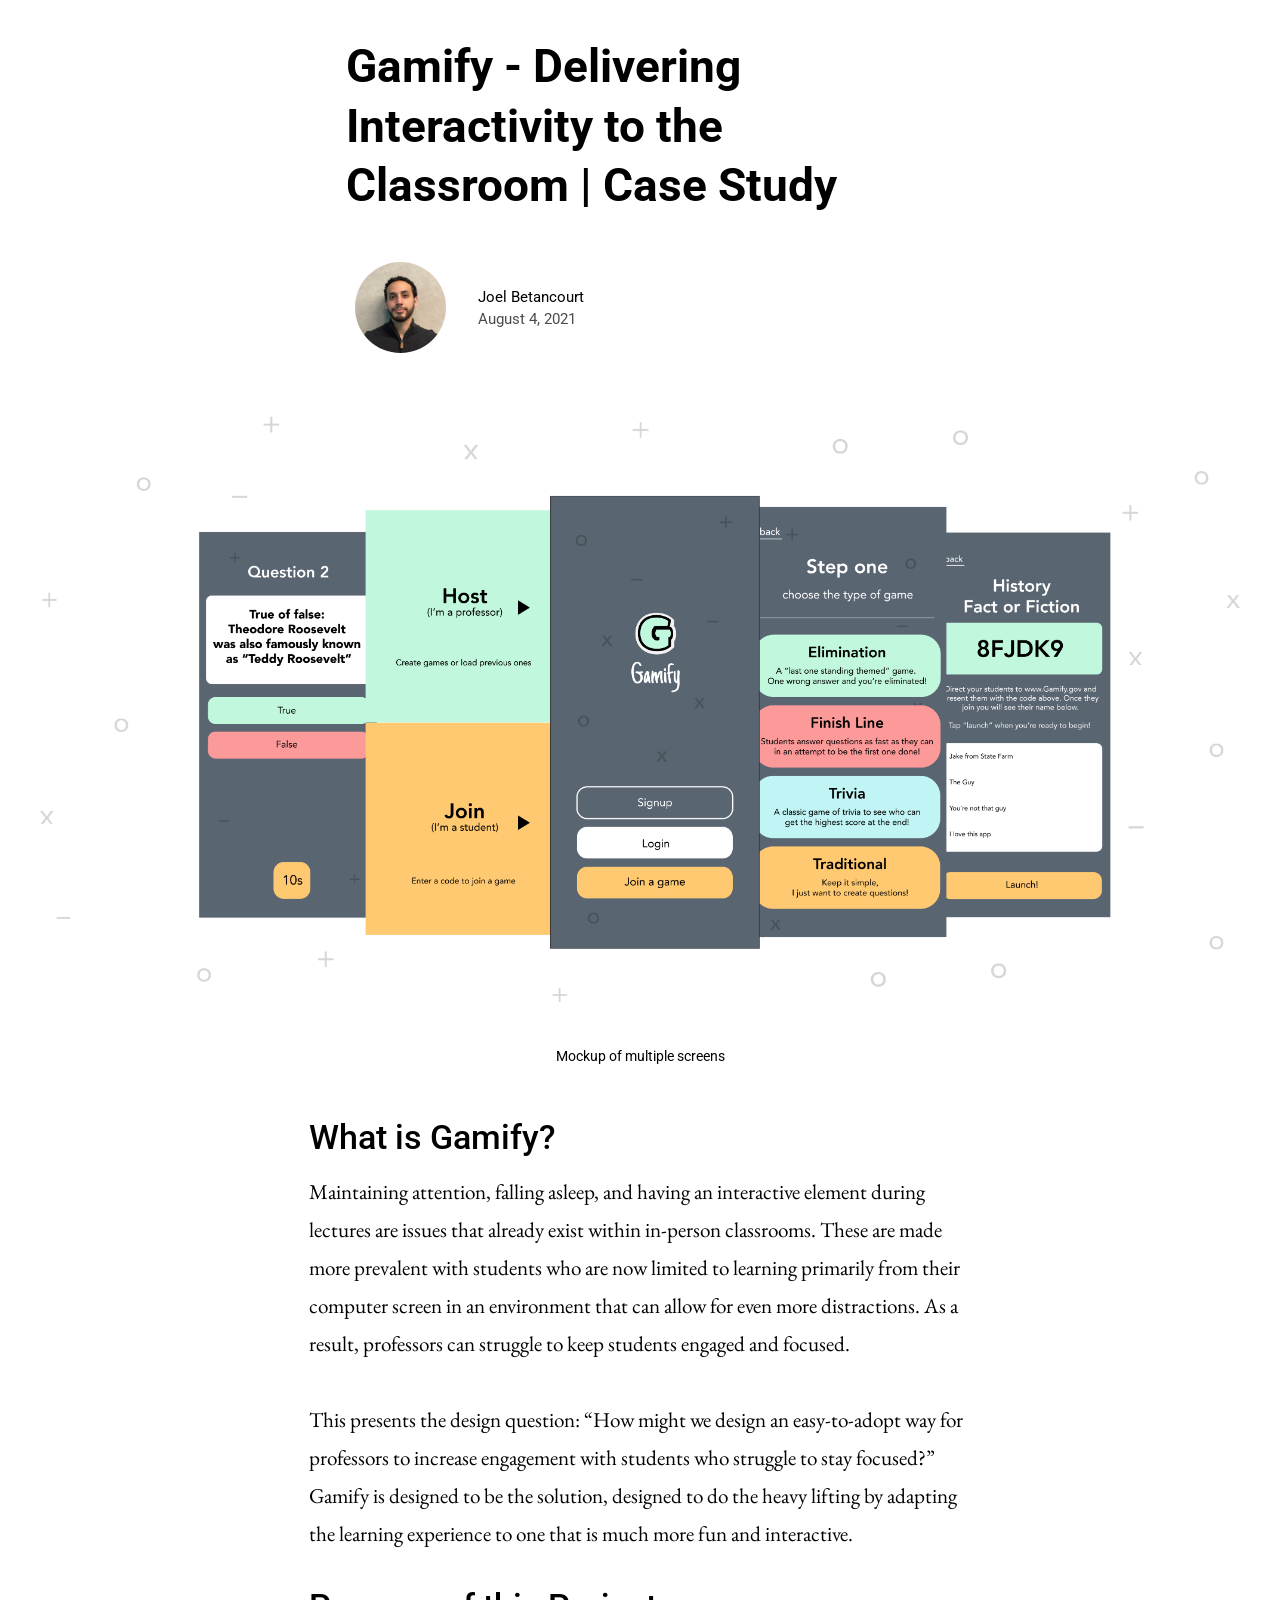
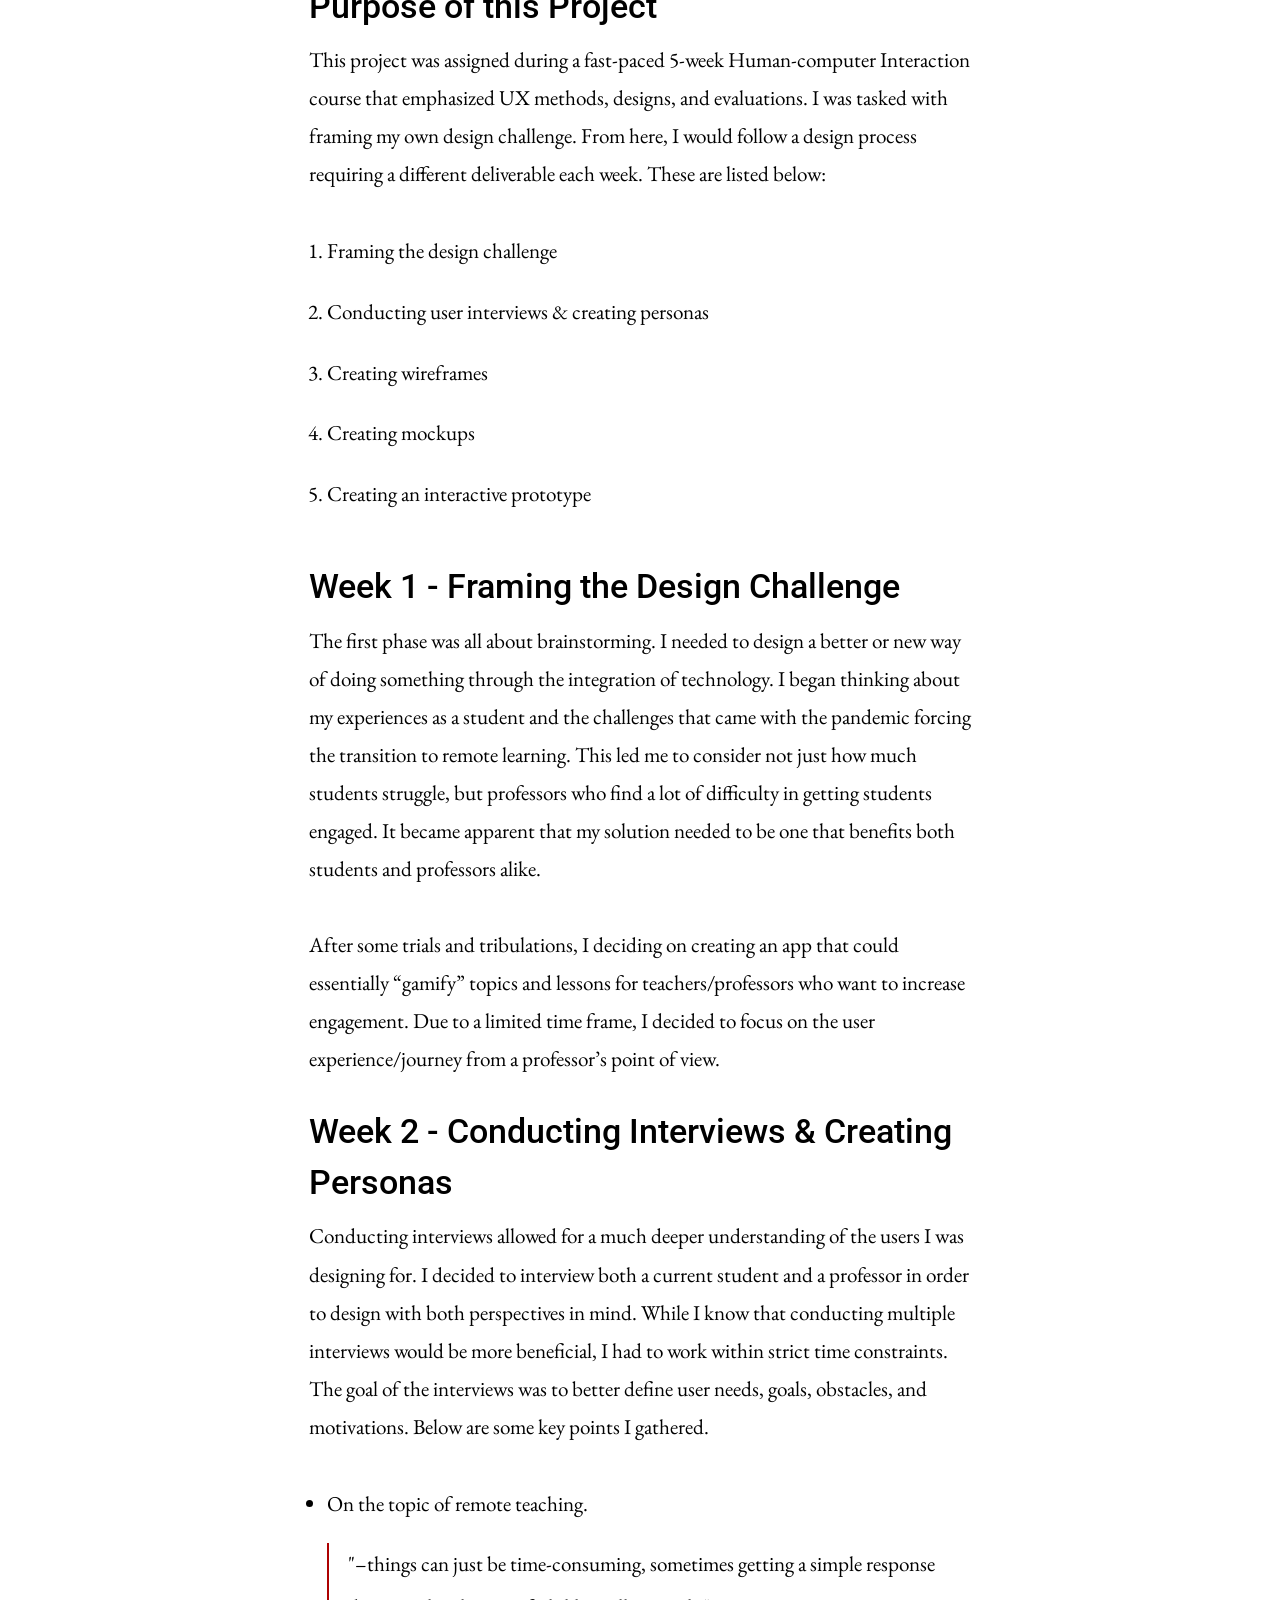
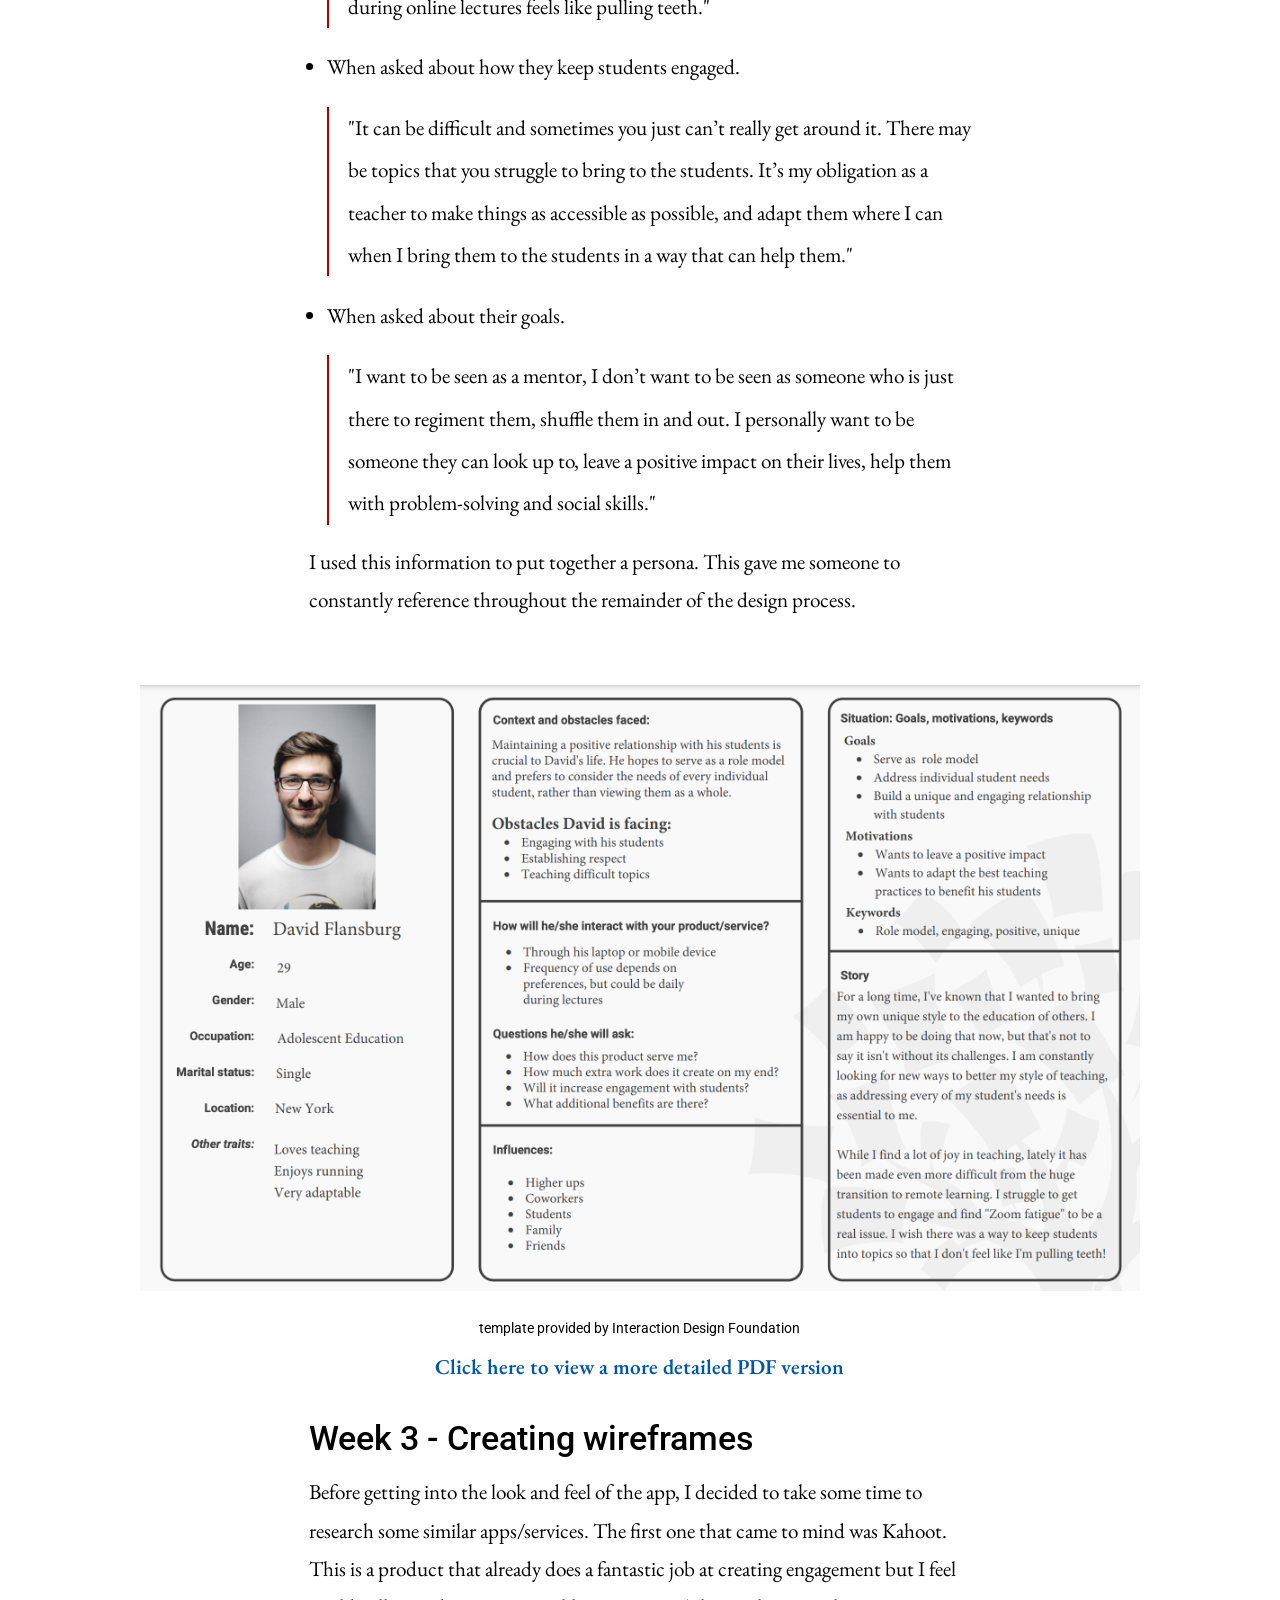
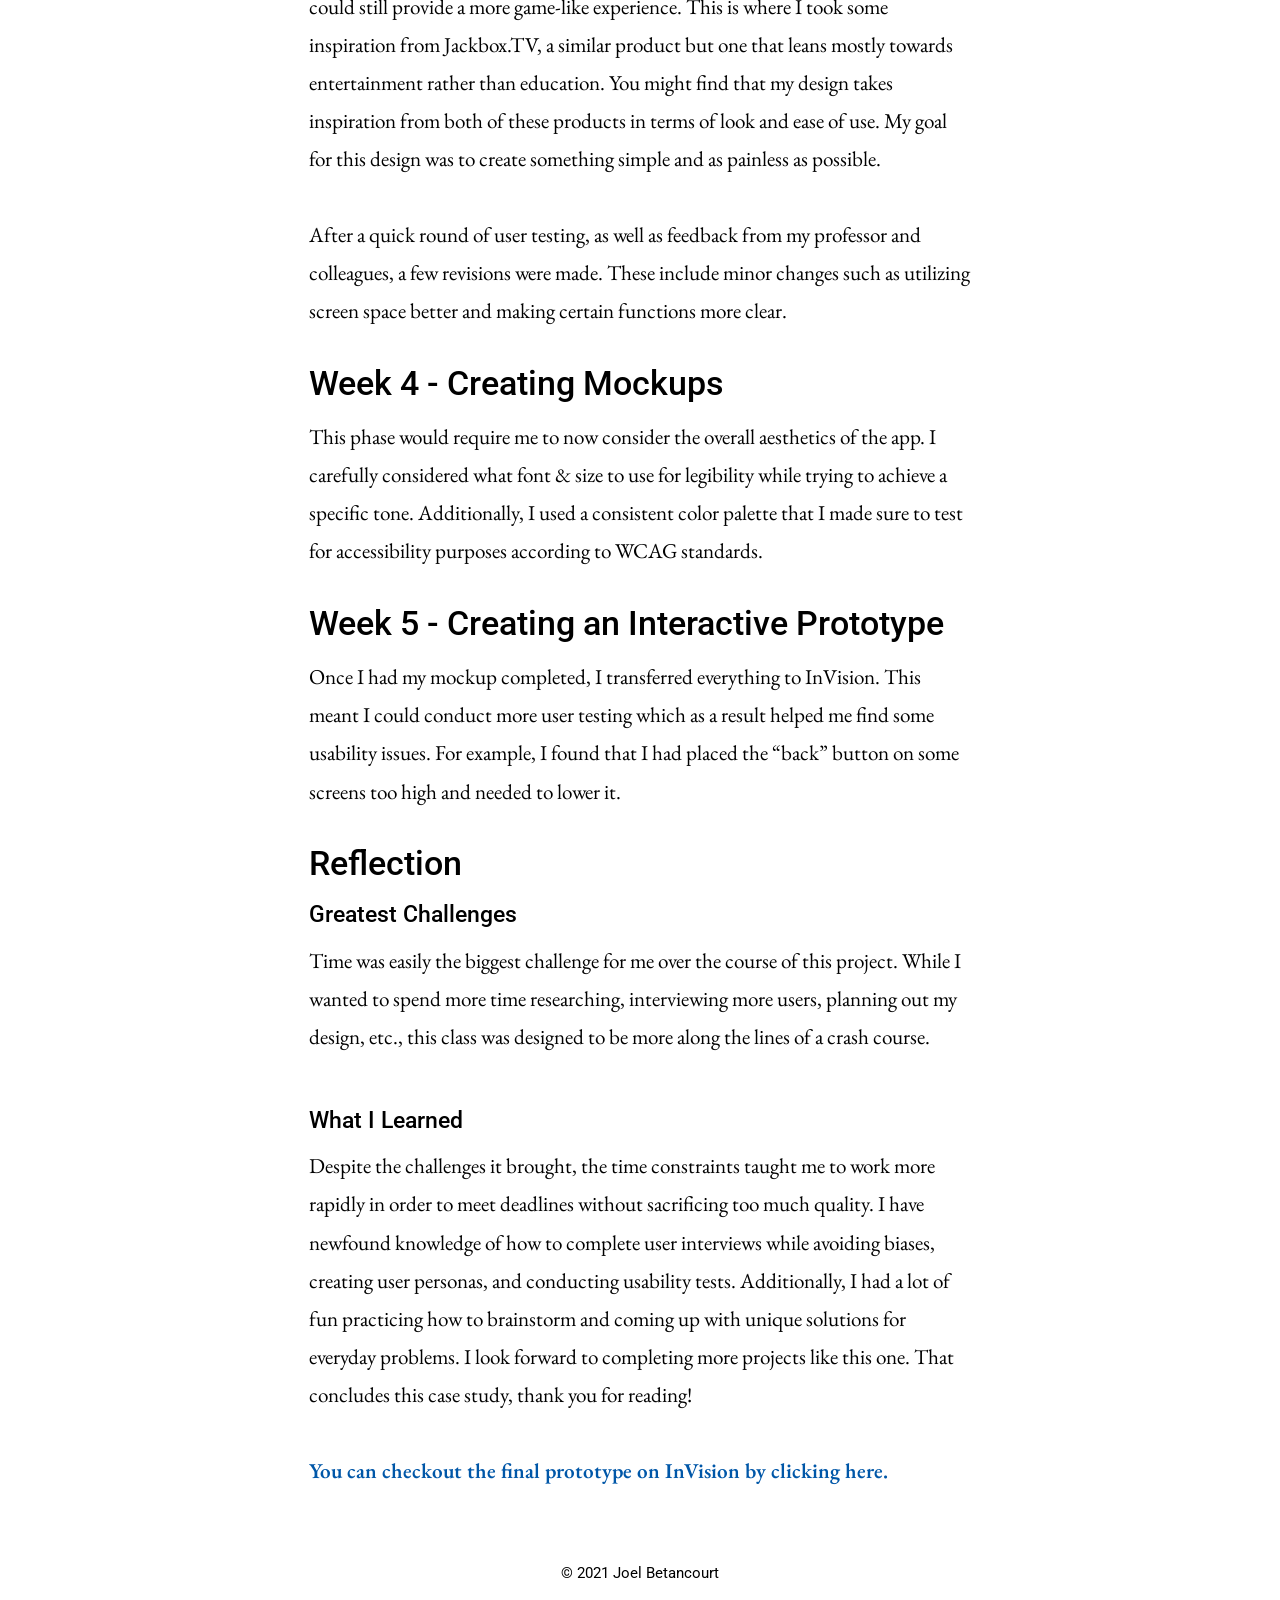
==== commit 37b3d17e: "ugh" ====
--- a/index.html
+++ b/index.html
@@ -72,12 +72,13 @@
                     </ul>
                 
                 <p>I used this information to put together a persona. This gave me someone to constantly reference throughout the remainder of the design process. </p>
-                <br>  
+                <br>
 
-                <a href="assets/persona.pdf">Click here to view the persona template</a>
-                
+                <img src="assets/persona_preview.png" alt="screenshot of persona" width="1000">
+
                 <p class="subtext">template provided by Interaction Design Foundation</p>
-                </section>
+                <p class="center"><a href="assets/persona.pdf">Click here to view a more detailed PDF version</a></p>
+            </section>
                 <section>
                     <h2>Week 3 - Creating wireframes</h2>
                     <p>Before getting into the look and feel of the app, I decided to take some time to research some similar apps/services. The first one that came to mind was Kahoot. This is a product that already does a fantastic job at creating engagement but I feel could still provide a more game-like experience. This is where I took some inspiration from Jackbox.TV, a similar product but one that leans mostly towards entertainment rather than education. You might find that my design takes inspiration from both of these products in terms of look and ease of use. My goal for this design was to create something simple and as painless as possible. </p><br>
--- a/styles.css
+++ b/styles.css
@@ -121,6 +121,10 @@
         padding-left: 1rem;
     }
 
+    .center {
+        text-align: center;
+    }
+
     .subtext {
         font-family: 'Roboto', Arial, Helvetica, sans-serif;
         text-align: center;
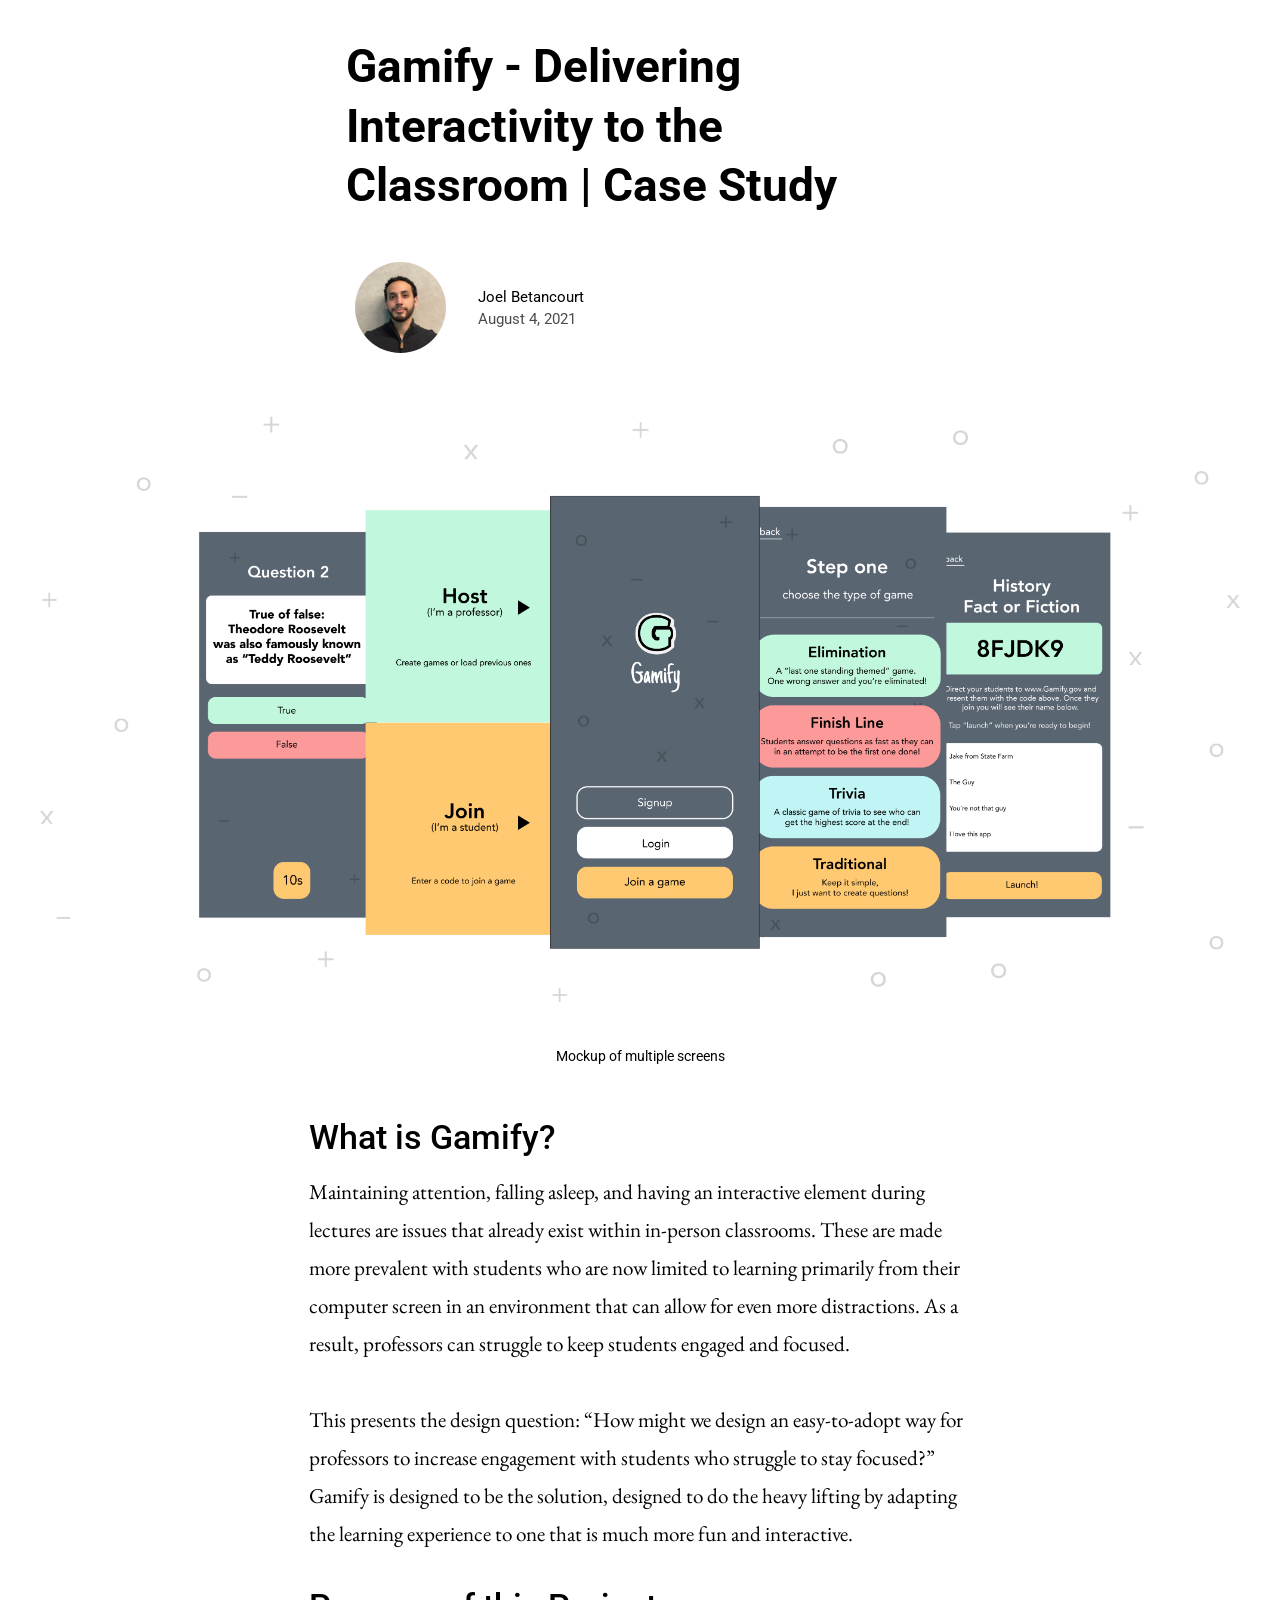
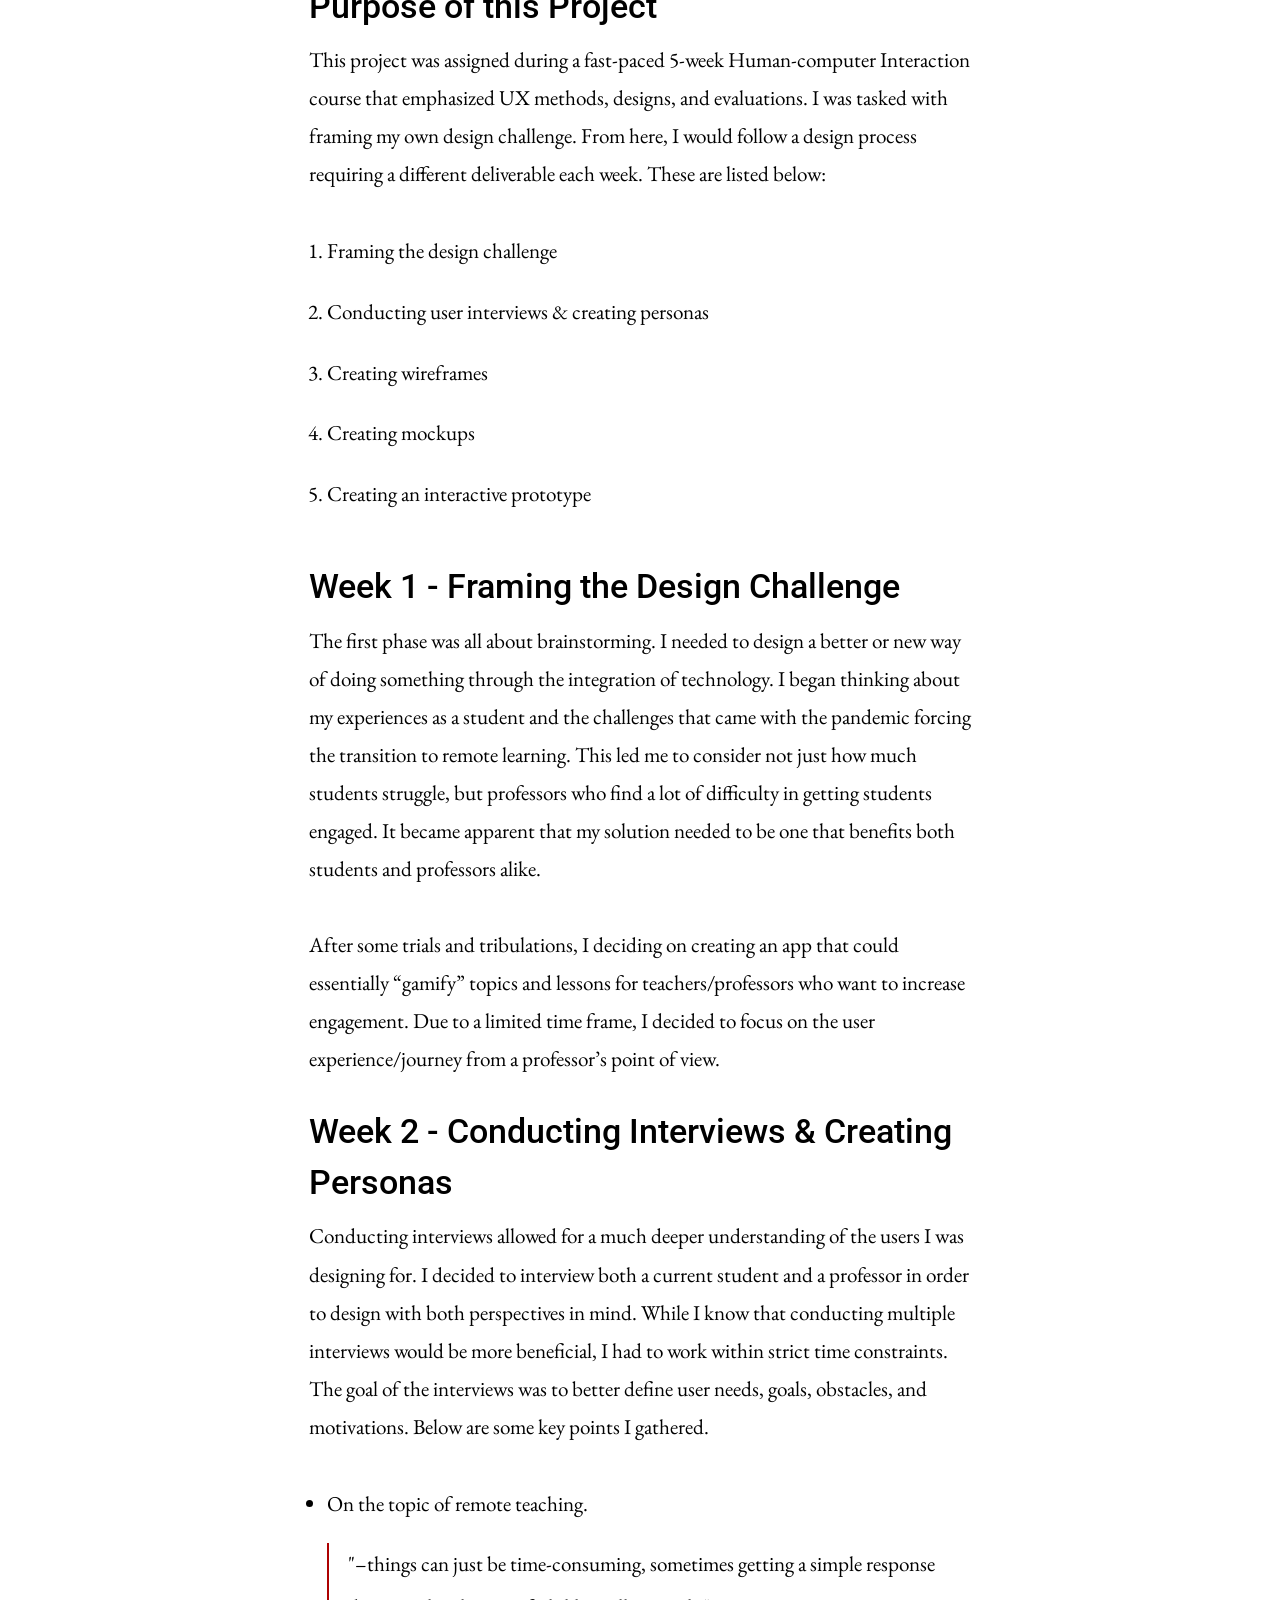
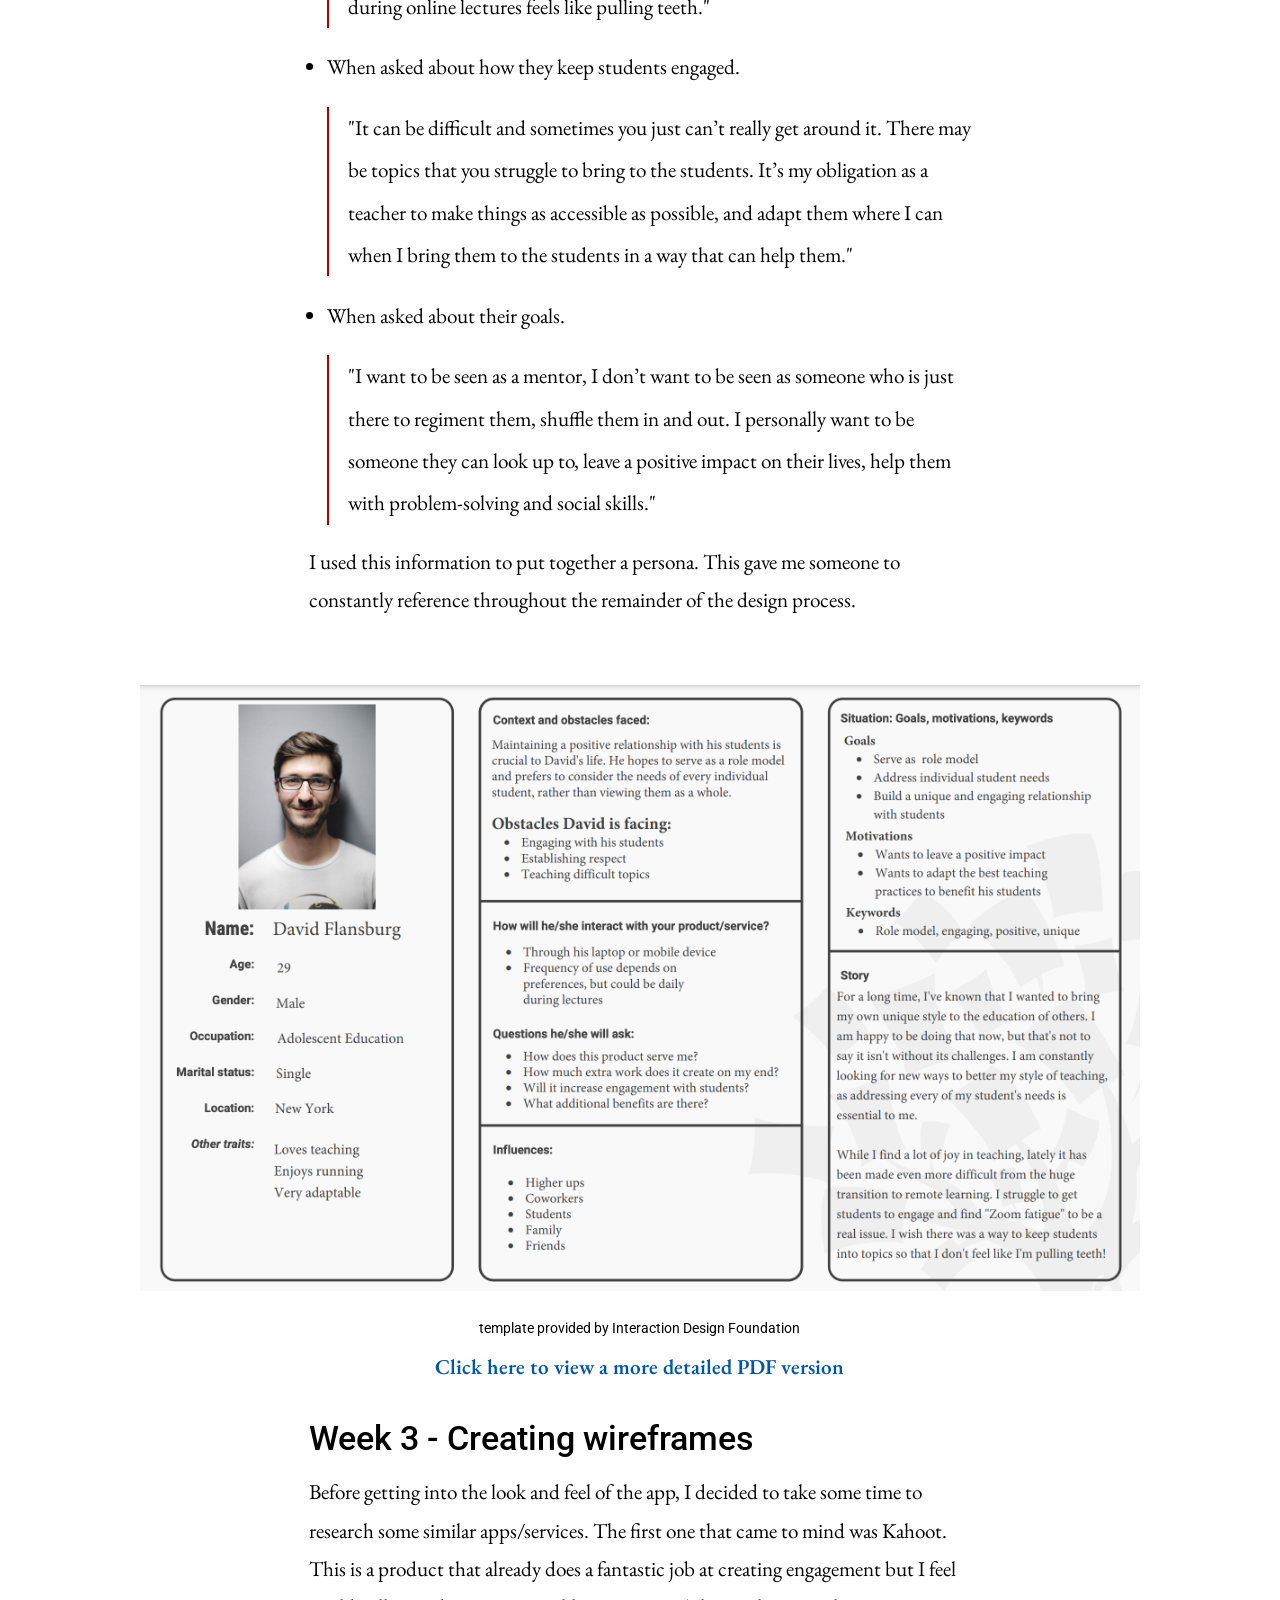
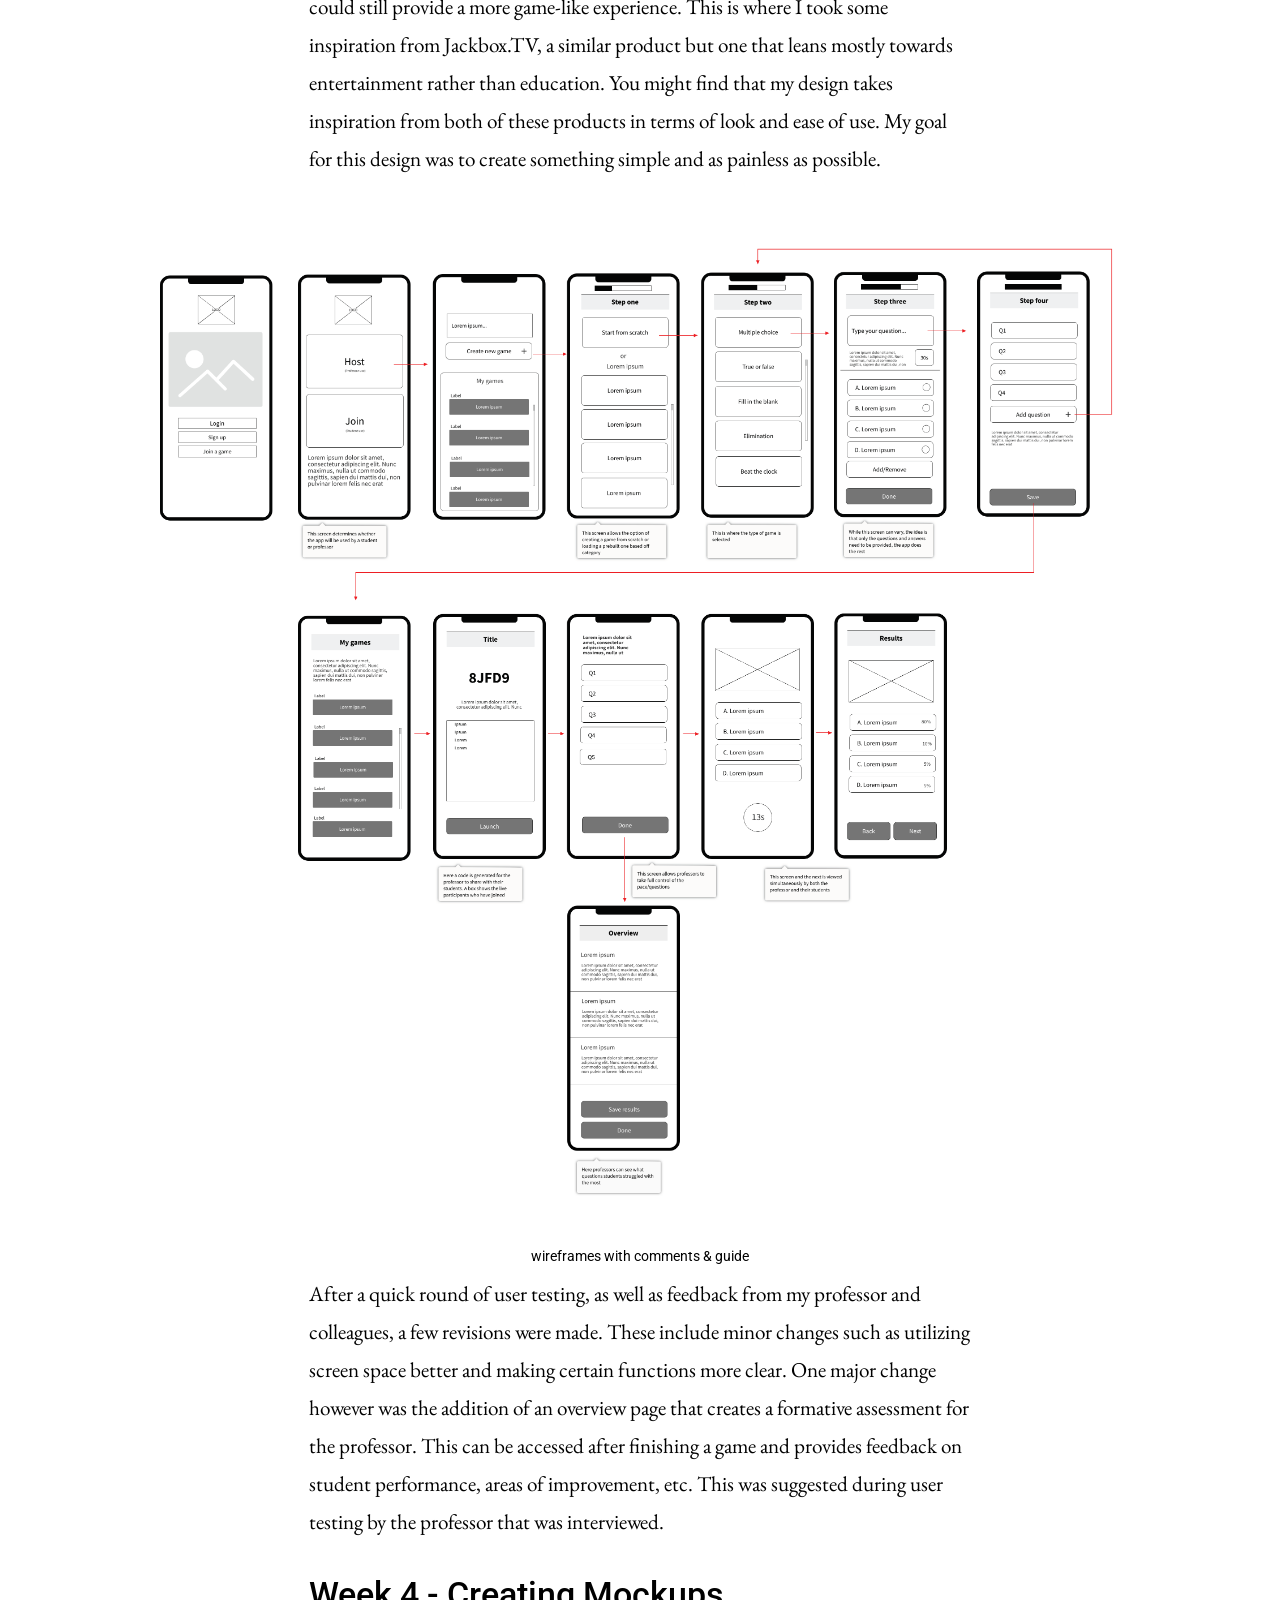
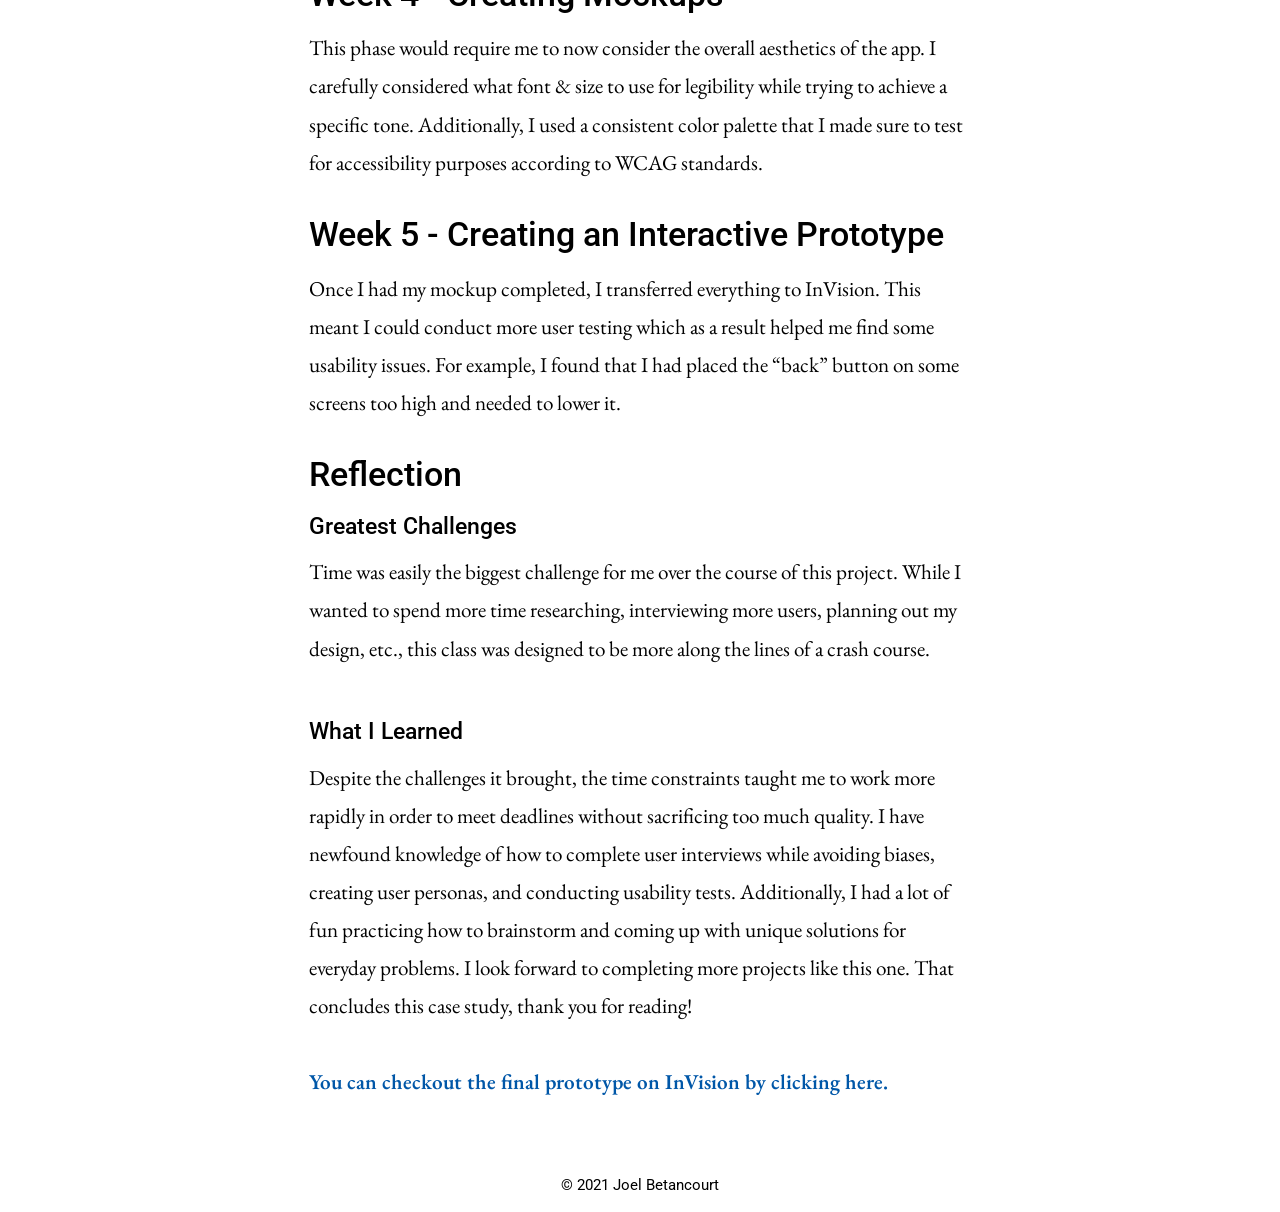
==== commit 67fdf46e: "pop" ====
--- a/index.html
+++ b/index.html
@@ -82,7 +82,9 @@
                 <section>
                     <h2>Week 3 - Creating wireframes</h2>
                     <p>Before getting into the look and feel of the app, I decided to take some time to research some similar apps/services. The first one that came to mind was Kahoot. This is a product that already does a fantastic job at creating engagement but I feel could still provide a more game-like experience. This is where I took some inspiration from Jackbox.TV, a similar product but one that leans mostly towards entertainment rather than education. You might find that my design takes inspiration from both of these products in terms of look and ease of use. My goal for this design was to create something simple and as painless as possible. </p><br>
-                    <p>After a quick round of user testing, as well as feedback from my professor and colleagues, a few revisions were made. These include minor changes such as utilizing screen space better and making certain functions more clear.  
+                    <img src="assets/wireframes.png" alt="screenshot of wireframes" width="1000">
+                    <p class="subtext">wireframes with comments & guide</p>
+                    <p>After a quick round of user testing, as well as feedback from my professor and colleagues, a few revisions were made. These include minor changes such as utilizing screen space better and making certain functions more clear. One major change however was the addition of an overview page that creates a formative assessment for the professor. This can be accessed after finishing a game and provides feedback on student performance, areas of improvement, etc. This was suggested during user testing by the professor that was interviewed.
                     </p>
             </section>
             <section>
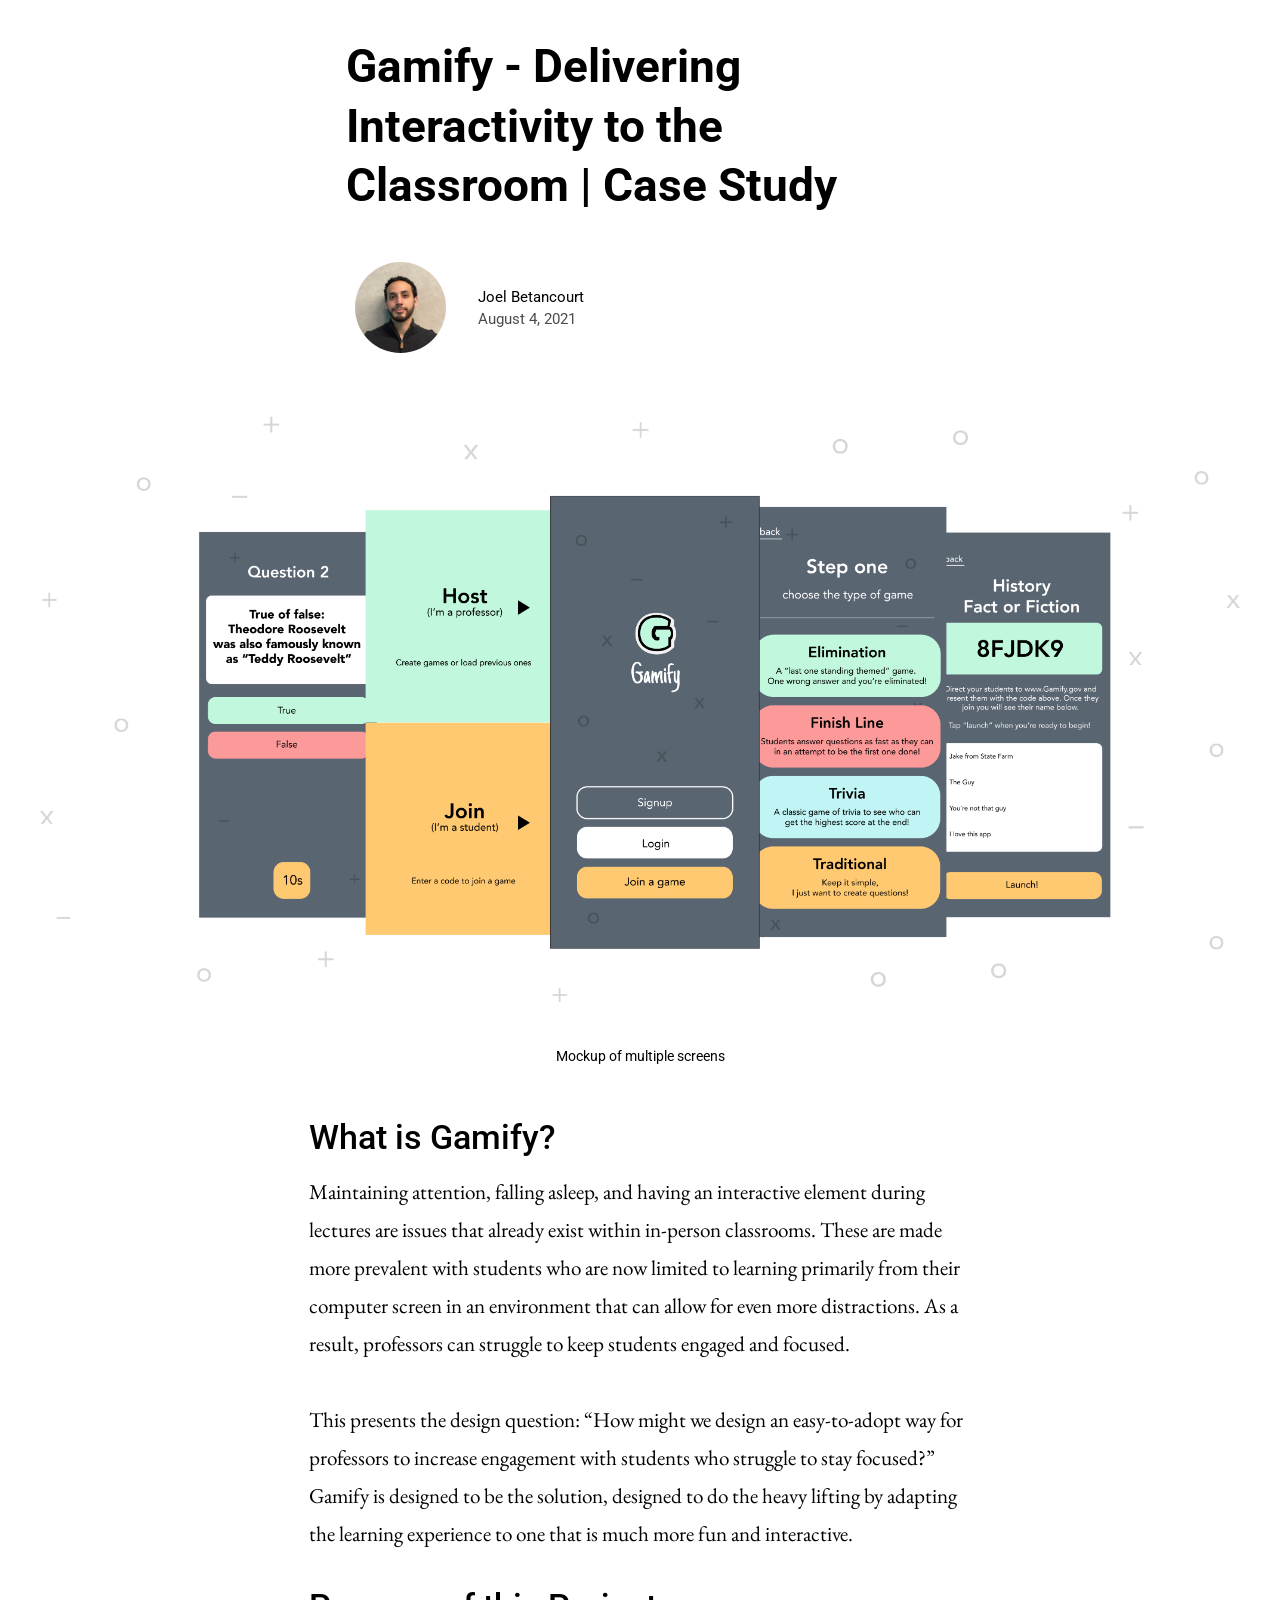
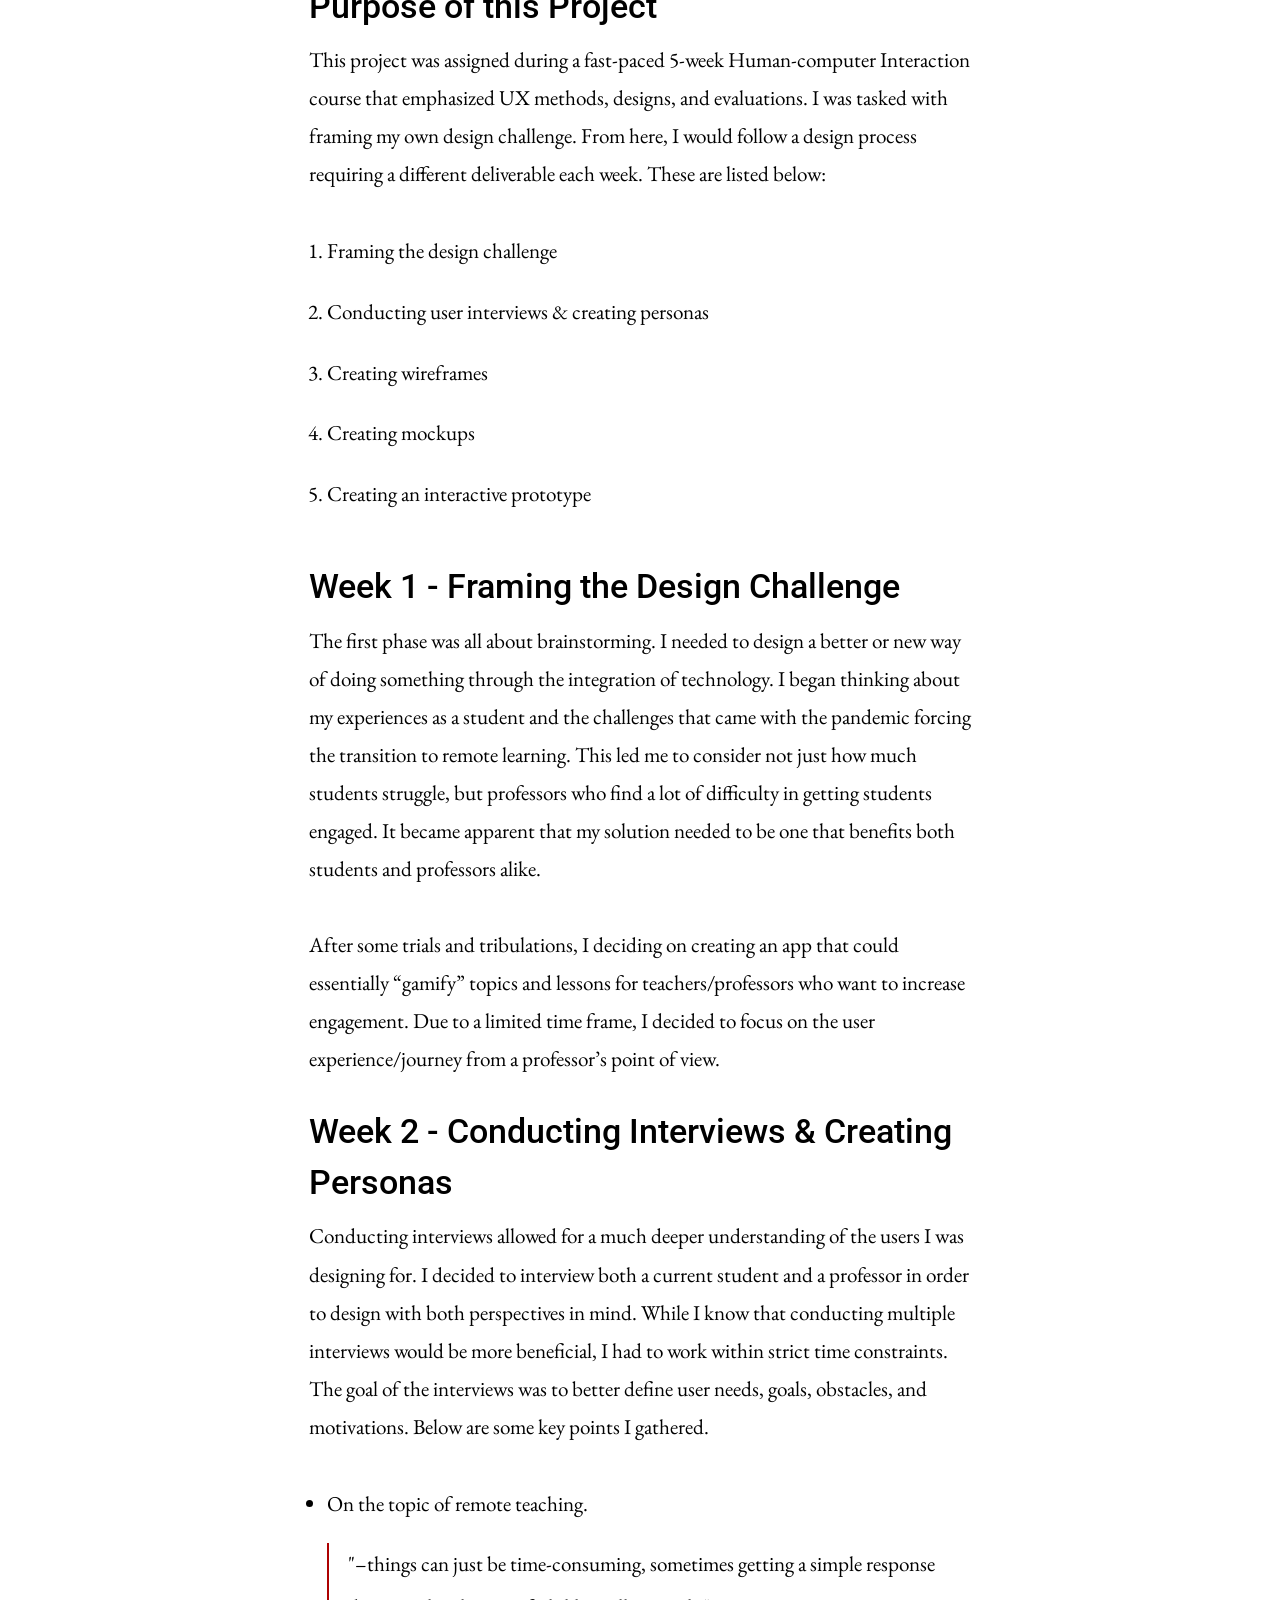
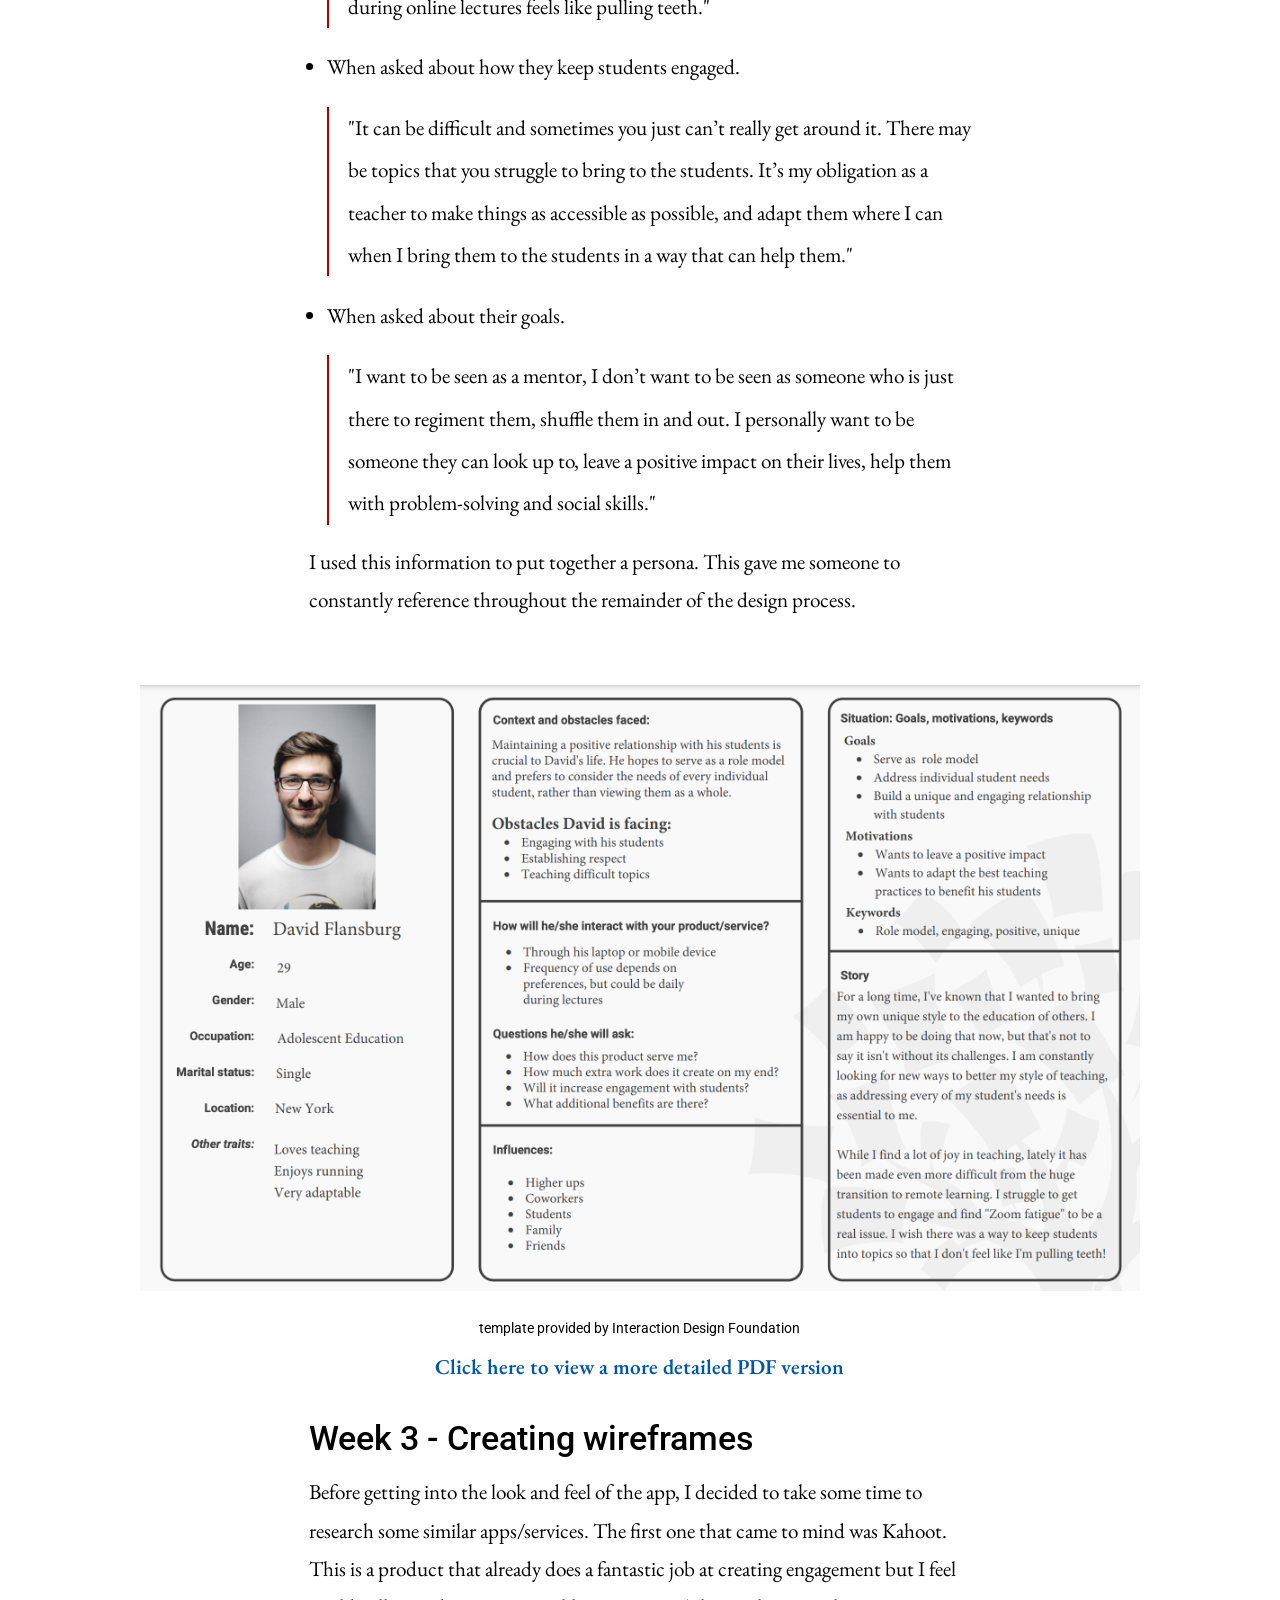
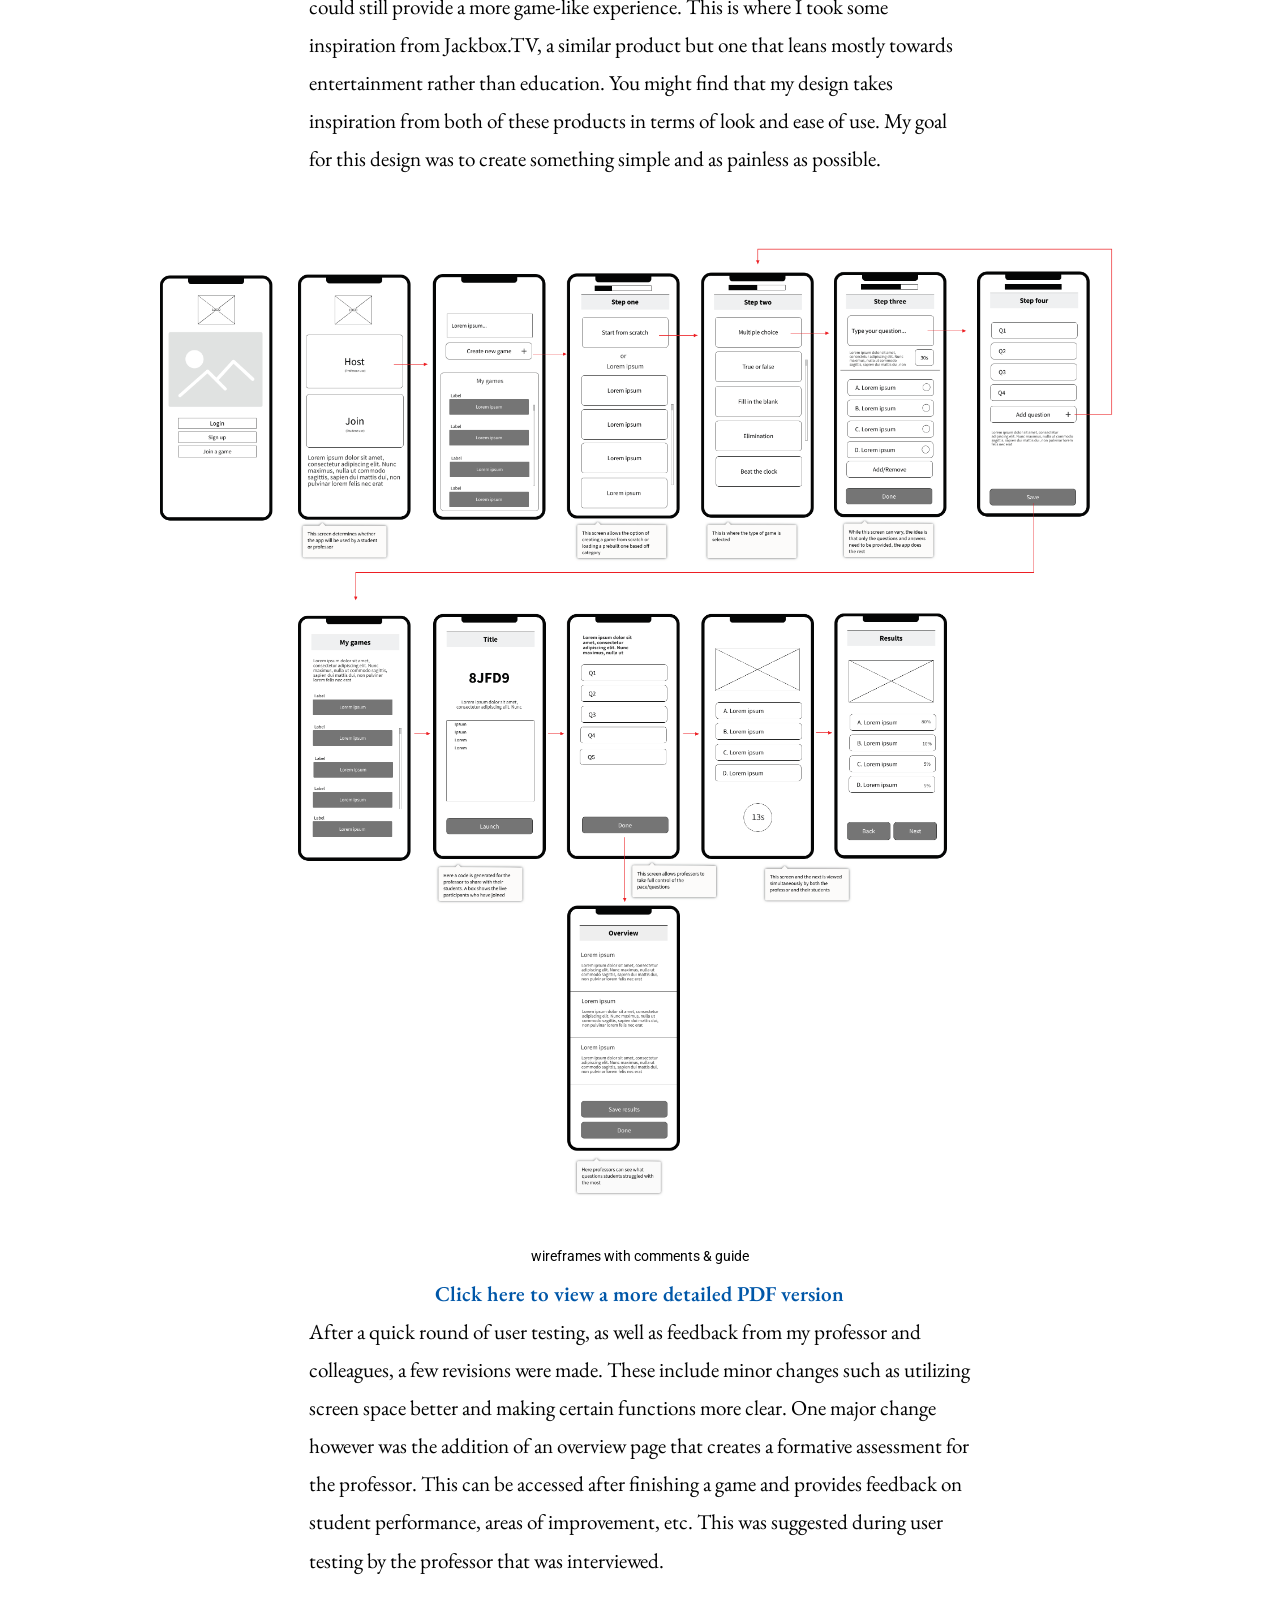
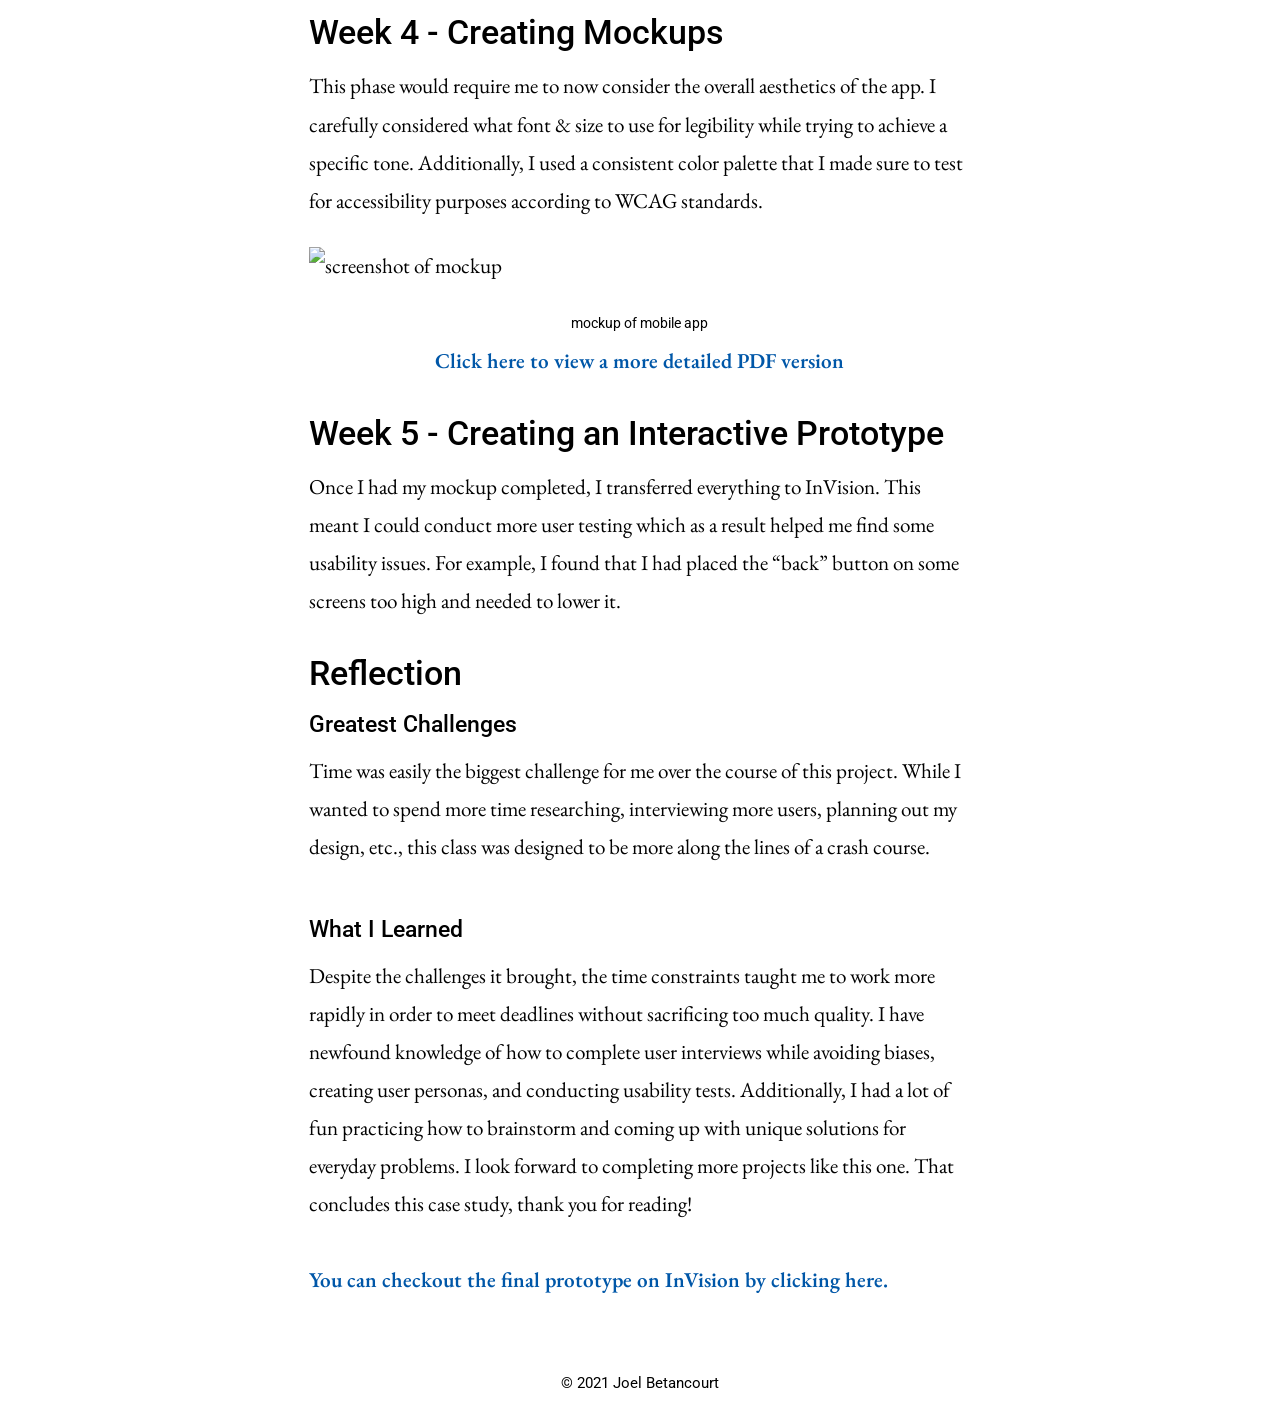
==== commit d4084af5: "yo" ====
--- a/index.html
+++ b/index.html
@@ -84,12 +84,16 @@
                     <p>Before getting into the look and feel of the app, I decided to take some time to research some similar apps/services. The first one that came to mind was Kahoot. This is a product that already does a fantastic job at creating engagement but I feel could still provide a more game-like experience. This is where I took some inspiration from Jackbox.TV, a similar product but one that leans mostly towards entertainment rather than education. You might find that my design takes inspiration from both of these products in terms of look and ease of use. My goal for this design was to create something simple and as painless as possible. </p><br>
                     <img src="assets/wireframes.png" alt="screenshot of wireframes" width="1000">
                     <p class="subtext">wireframes with comments & guide</p>
+                    <p class="center"><a href="assets/wireframes.pdf">Click here to view a more detailed PDF version</a></p>
                     <p>After a quick round of user testing, as well as feedback from my professor and colleagues, a few revisions were made. These include minor changes such as utilizing screen space better and making certain functions more clear. One major change however was the addition of an overview page that creates a formative assessment for the professor. This can be accessed after finishing a game and provides feedback on student performance, areas of improvement, etc. This was suggested during user testing by the professor that was interviewed.
                     </p>
             </section>
             <section>
                 <h2> Week 4 - Creating Mockups</h2>
                 <p>This phase would require me to now consider the overall aesthetics of the app. I carefully considered what font & size to use for legibility while trying to achieve a specific tone. Additionally, I used a consistent color palette that I made sure to test for accessibility purposes according to WCAG standards. 
+                    <img src="assets/mockup.jpg" alt="screenshot of mockup" width="1000">
+                    <p class="subtext">mockup of mobile app</p>
+                    <p class="center"><a href="assets/mockup.pdf">Click here to view a more detailed PDF version</a></p>
                 </p>
             </section>
             <section>
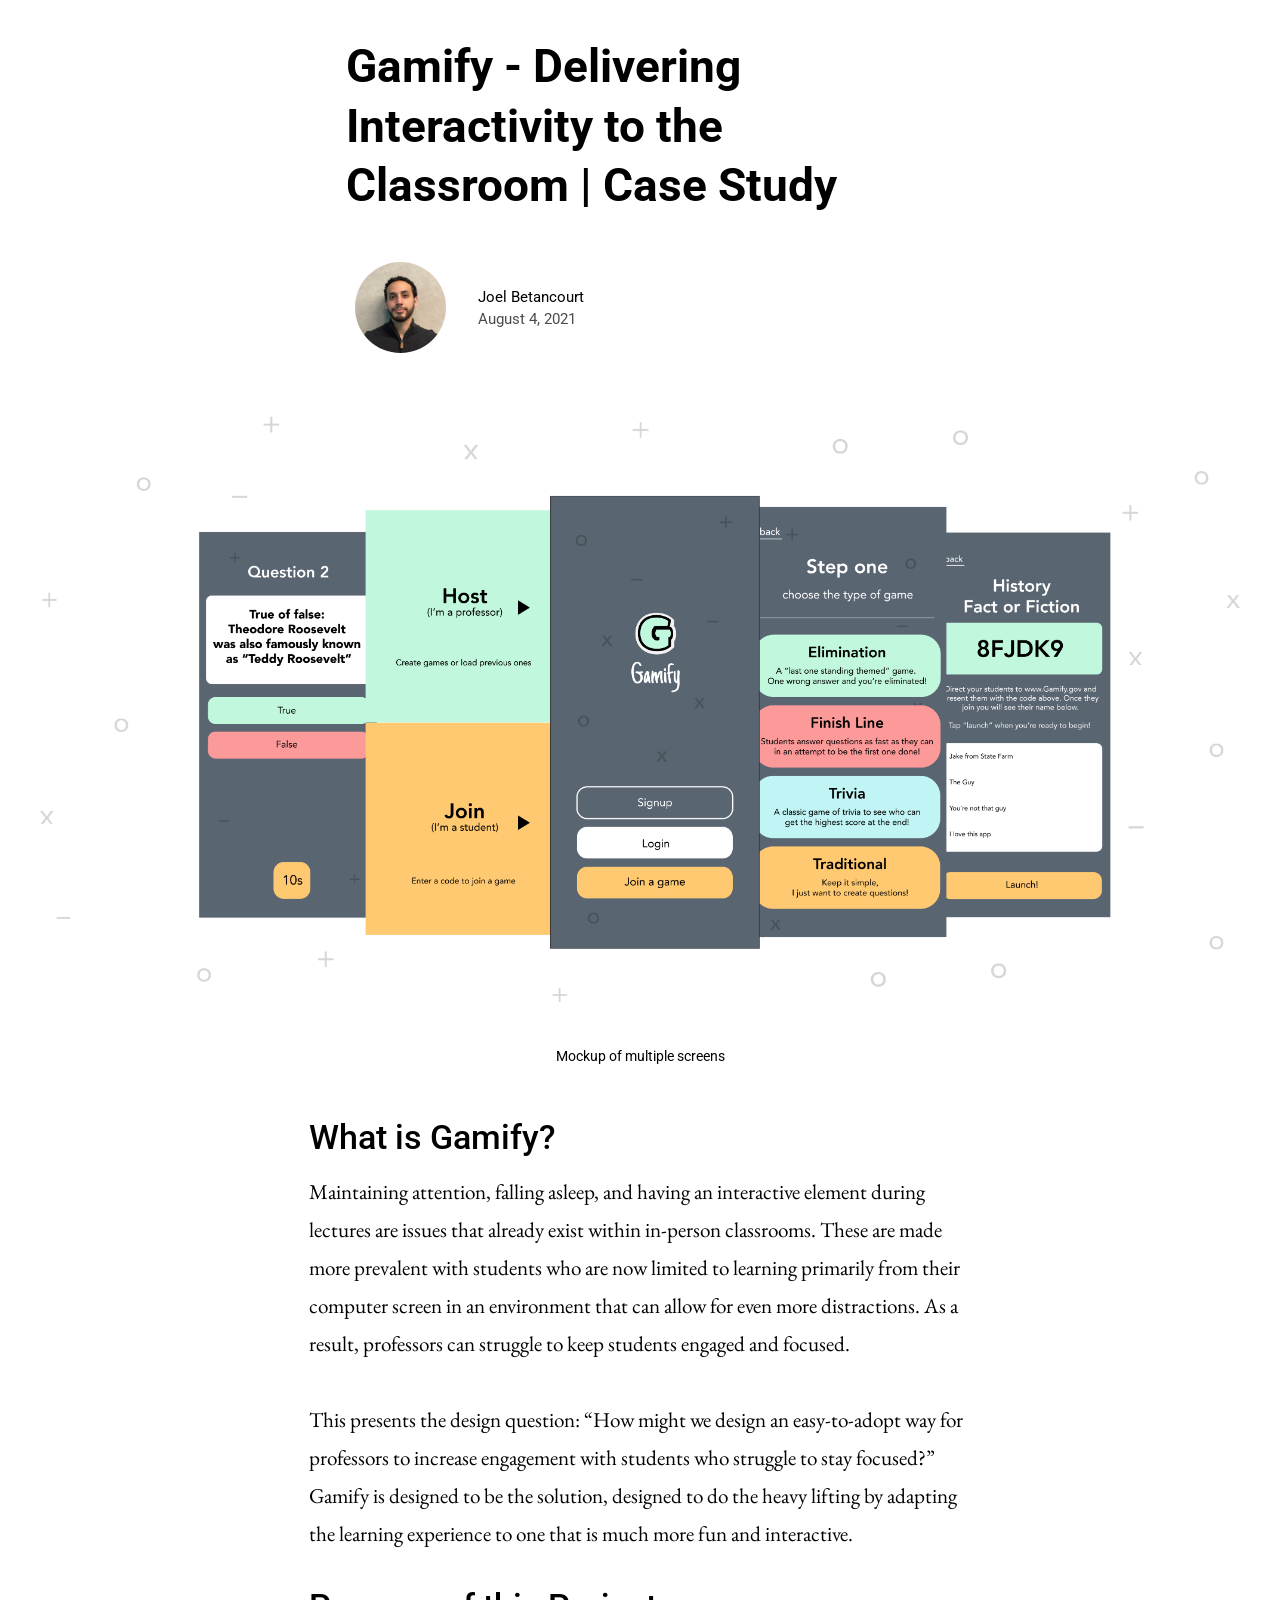
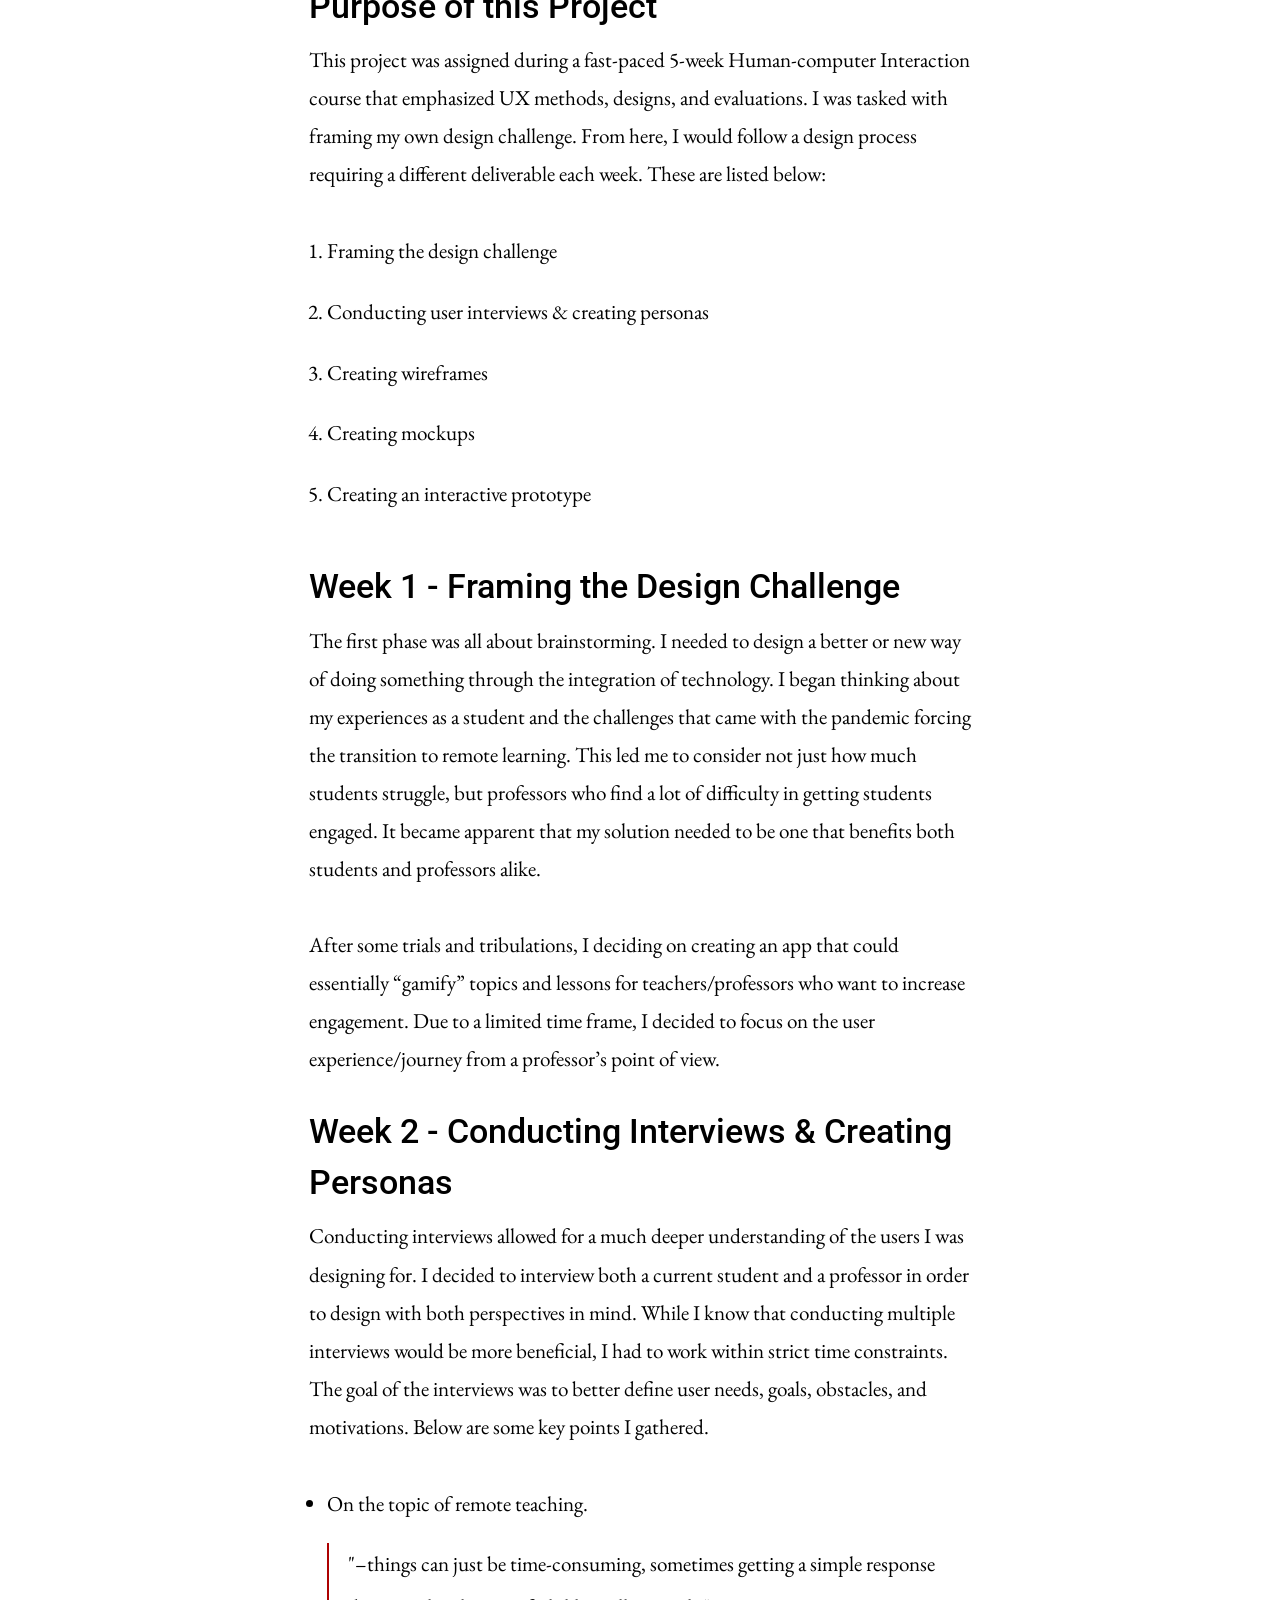
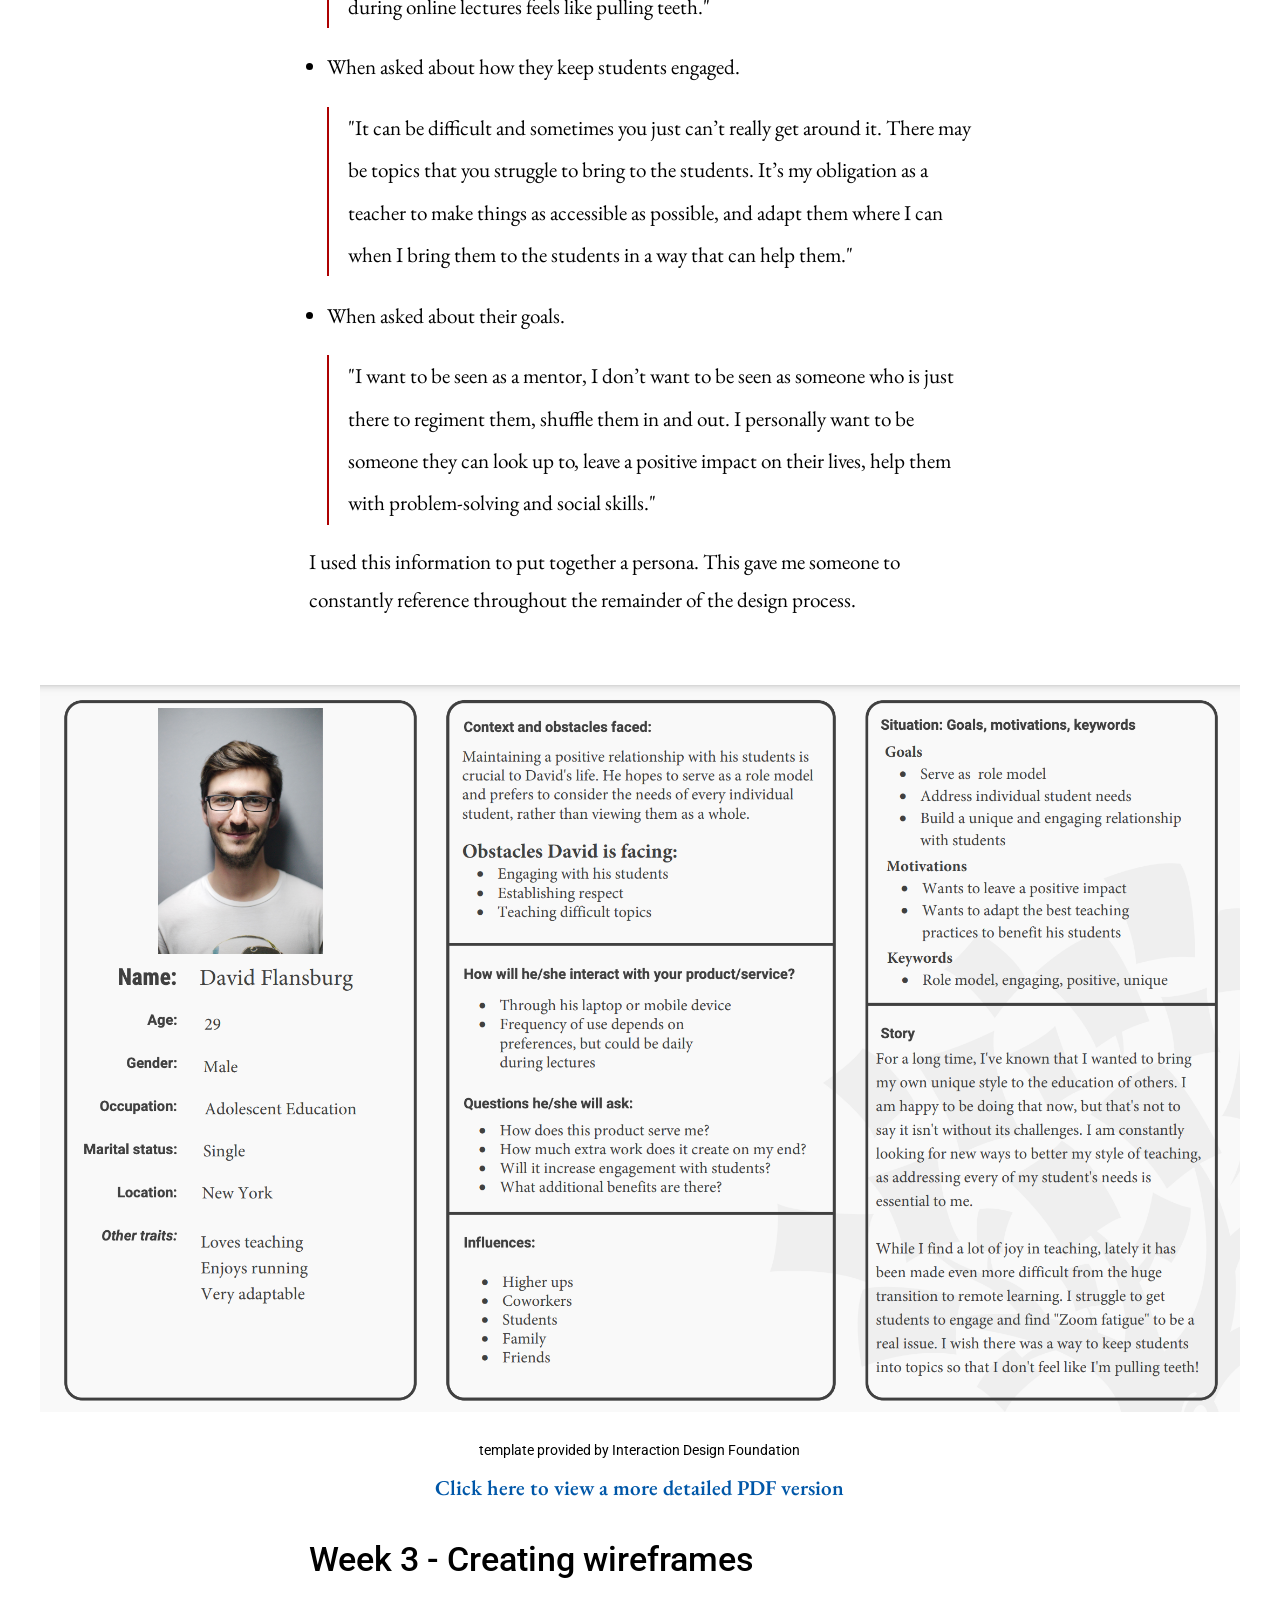
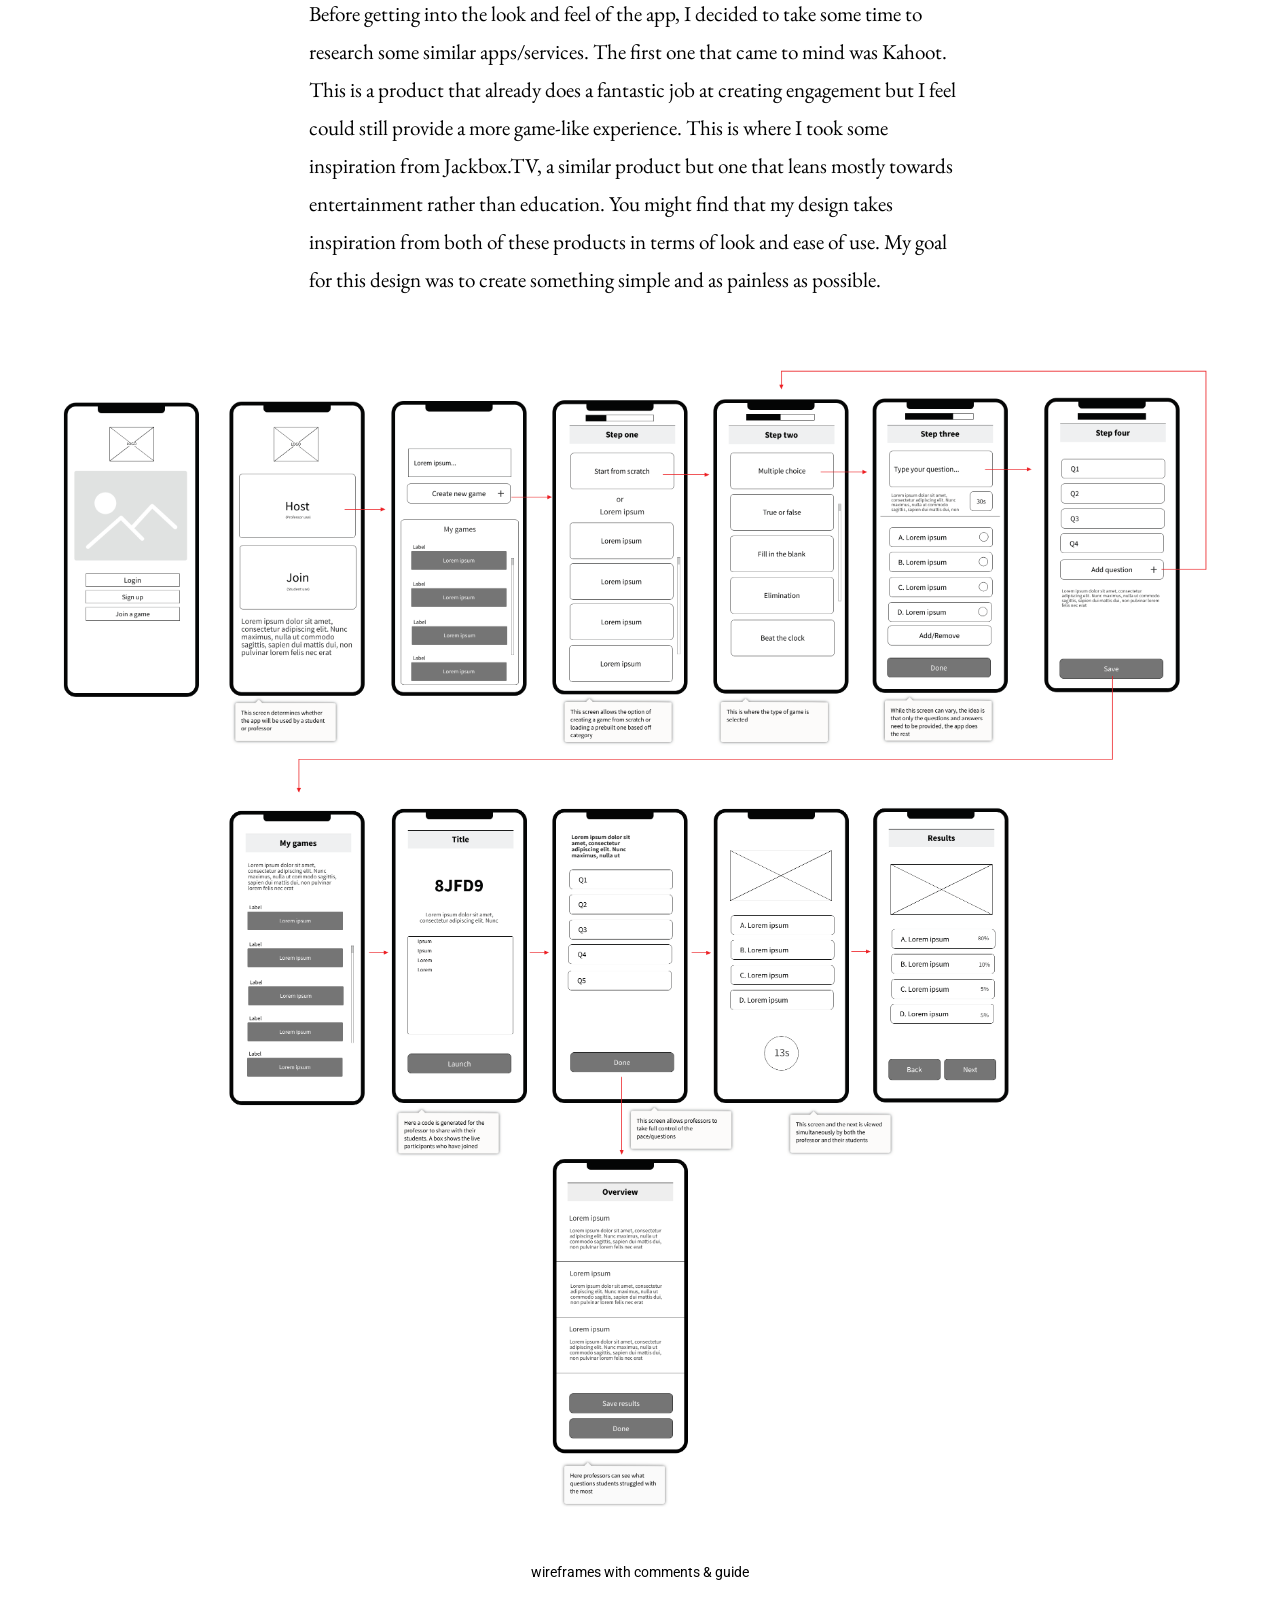
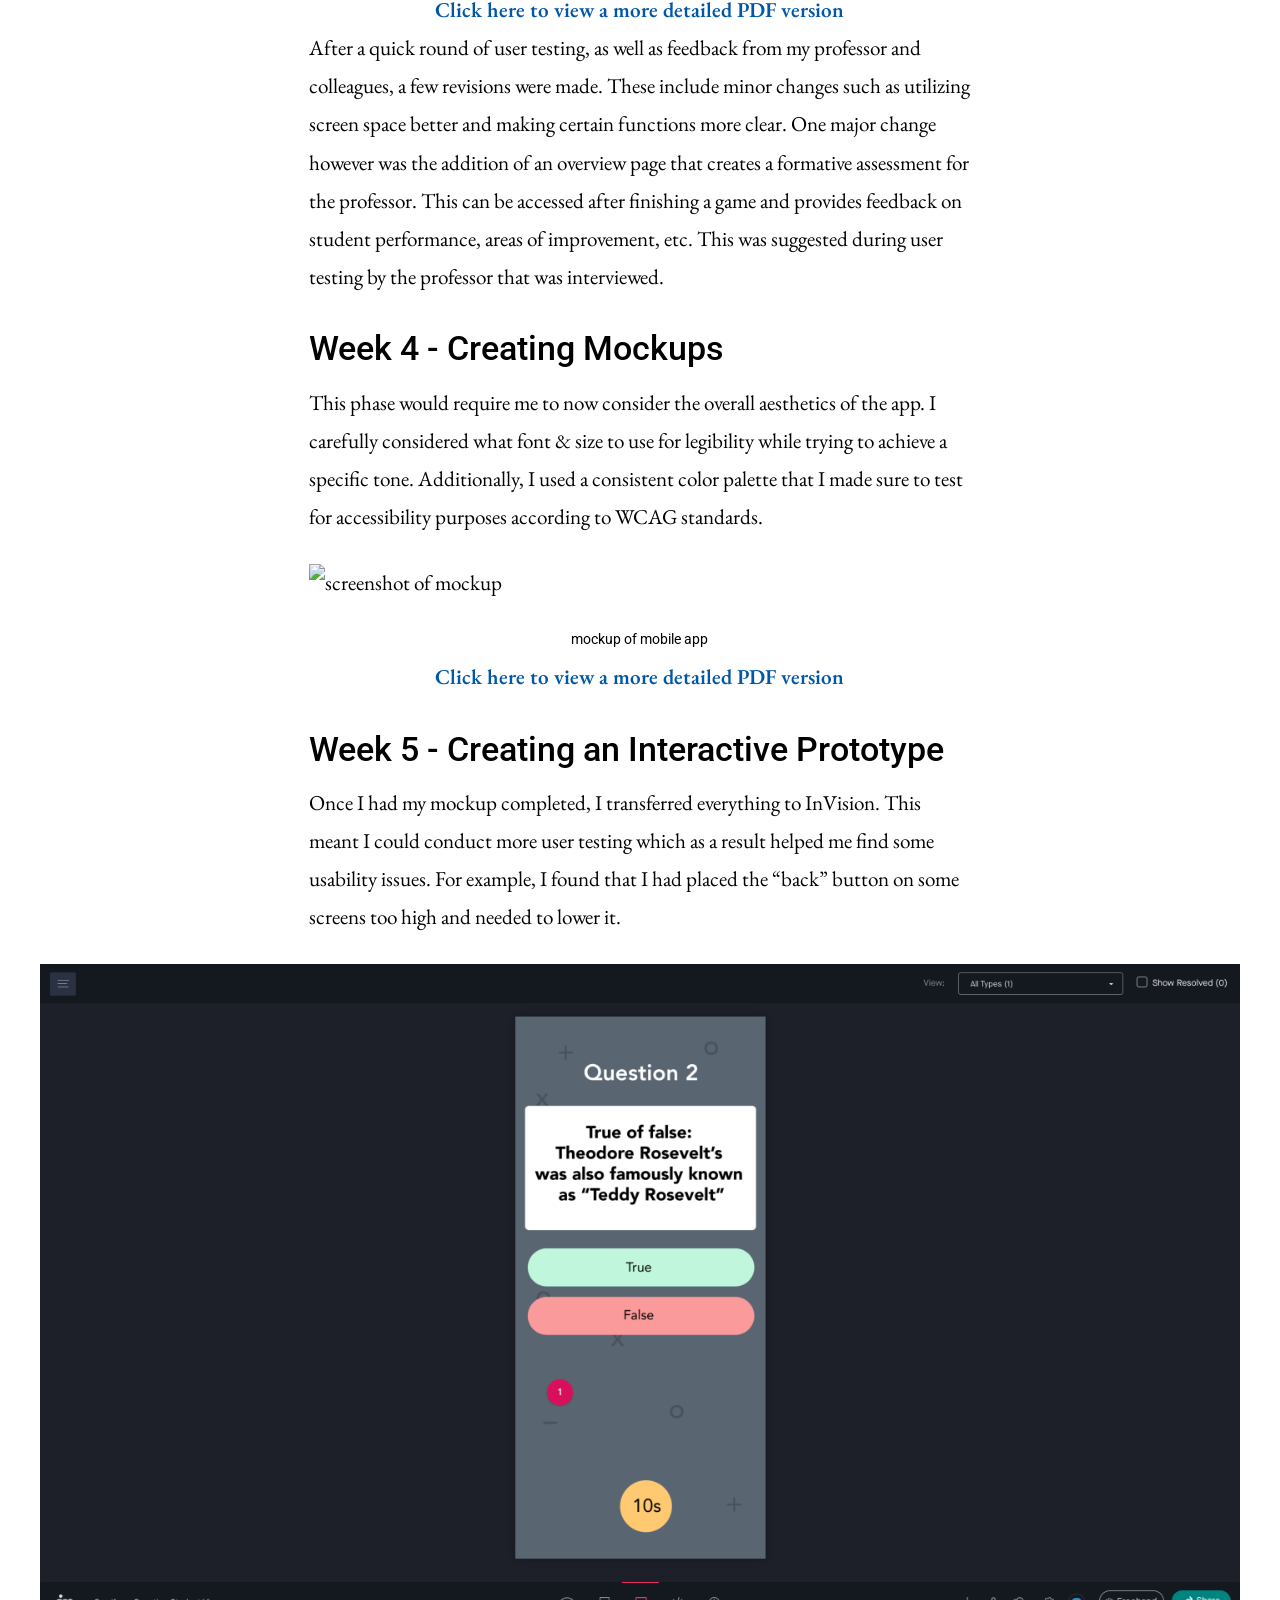
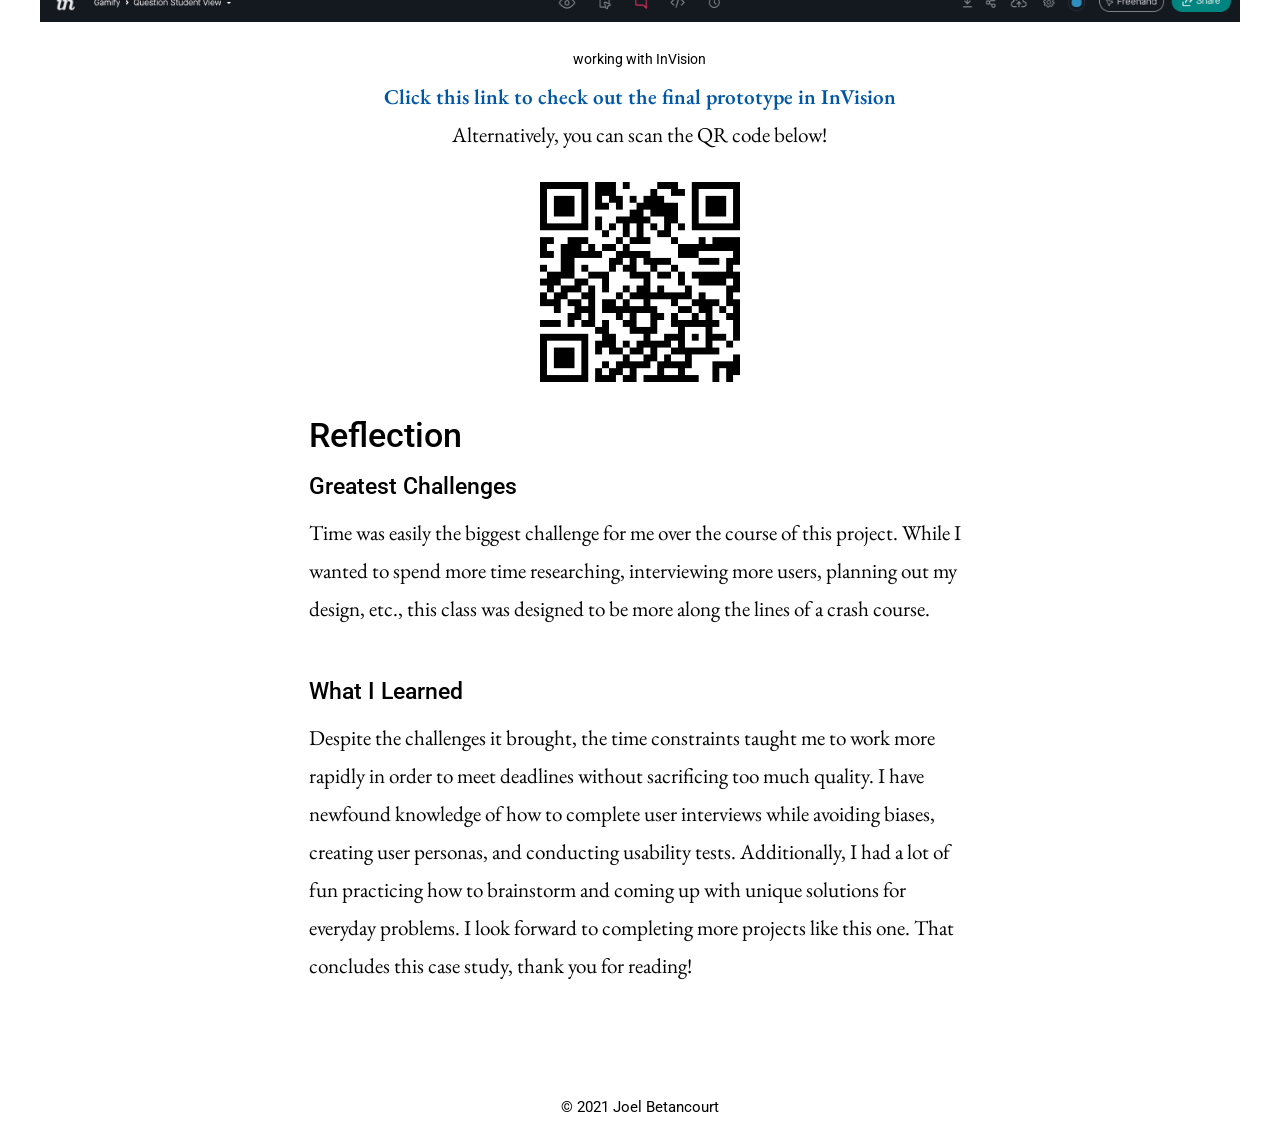
==== commit 4b935963: "Done" ====
--- a/index.html
+++ b/index.html
@@ -74,7 +74,7 @@
                 <p>I used this information to put together a persona. This gave me someone to constantly reference throughout the remainder of the design process. </p>
                 <br>
 
-                <img src="assets/persona_preview.png" alt="screenshot of persona" width="1000">
+                <img src="assets/persona_preview.png" alt="screenshot of persona" width="1200">
 
                 <p class="subtext">template provided by Interaction Design Foundation</p>
                 <p class="center"><a href="assets/persona.pdf">Click here to view a more detailed PDF version</a></p>
@@ -82,7 +82,7 @@
                 <section>
                     <h2>Week 3 - Creating wireframes</h2>
                     <p>Before getting into the look and feel of the app, I decided to take some time to research some similar apps/services. The first one that came to mind was Kahoot. This is a product that already does a fantastic job at creating engagement but I feel could still provide a more game-like experience. This is where I took some inspiration from Jackbox.TV, a similar product but one that leans mostly towards entertainment rather than education. You might find that my design takes inspiration from both of these products in terms of look and ease of use. My goal for this design was to create something simple and as painless as possible. </p><br>
-                    <img src="assets/wireframes.png" alt="screenshot of wireframes" width="1000">
+                    <img src="assets/wireframes.png" alt="screenshot of wireframes" width="1200">
                     <p class="subtext">wireframes with comments & guide</p>
                     <p class="center"><a href="assets/wireframes.pdf">Click here to view a more detailed PDF version</a></p>
                     <p>After a quick round of user testing, as well as feedback from my professor and colleagues, a few revisions were made. These include minor changes such as utilizing screen space better and making certain functions more clear. One major change however was the addition of an overview page that creates a formative assessment for the professor. This can be accessed after finishing a game and provides feedback on student performance, areas of improvement, etc. This was suggested during user testing by the professor that was interviewed.
@@ -91,7 +91,7 @@
             <section>
                 <h2> Week 4 - Creating Mockups</h2>
                 <p>This phase would require me to now consider the overall aesthetics of the app. I carefully considered what font & size to use for legibility while trying to achieve a specific tone. Additionally, I used a consistent color palette that I made sure to test for accessibility purposes according to WCAG standards. 
-                    <img src="assets/mockup.jpg" alt="screenshot of mockup" width="1000">
+                    <img src="assets/mockup.jpg" alt="screenshot of mockup" width="1200">
                     <p class="subtext">mockup of mobile app</p>
                     <p class="center"><a href="assets/mockup.pdf">Click here to view a more detailed PDF version</a></p>
                 </p>
@@ -99,6 +99,11 @@
             <section>
                 <h2>Week 5 - Creating an Interactive Prototype</h2>
                 <p>Once I had my mockup completed, I transferred everything to InVision. This meant I could conduct more user testing which as a result helped me find some usability issues. For example, I found that I had placed the “back” button on some screens too high and needed to lower it.</p>
+                <img src="assets/invision.png" alt="screenshot of InVision build page" width="1200">
+                <p class="subtext">working with InVision</p>
+                <p class="center"><a href="https://invis.io/3A11HLISJ2WD">Click this link to check out the final prototype in InVision</a></p> 
+                    <p class="center">Alternatively, you can scan the QR code below!</p>
+                <img src="assets/prototype-qr.png" alt="png of QR code for InVision prototype" width="200">
             </section>
             <section>
                 <h2>Reflection</h2>
@@ -106,8 +111,7 @@
                 <p>Time was easily the biggest challenge for me over the course of this project. While I wanted to spend more time researching, interviewing more users, planning out my design, etc., this class was designed to be more along the lines of a crash course.</p><br>
                 <h3>What I Learned</h3>
                 <p>Despite the challenges it brought, the time constraints taught me to work more rapidly in order to meet deadlines without sacrificing too much quality. I have newfound knowledge of how to complete user interviews while avoiding biases, creating user personas, and conducting usability tests. Additionally, I had a lot of fun practicing how to brainstorm and coming up with unique solutions for everyday problems. I look forward to completing more projects like this one. That concludes this case study, thank you for reading!
-                    </p><br> 
-                <p><a href="https://web-design-oswego-art-dept.github.io/collaborative-project-brandlift/">You can checkout the final prototype on InVision by clicking here.</a></p>
+                    </p><br>
             </section>
     </article>
 </div>
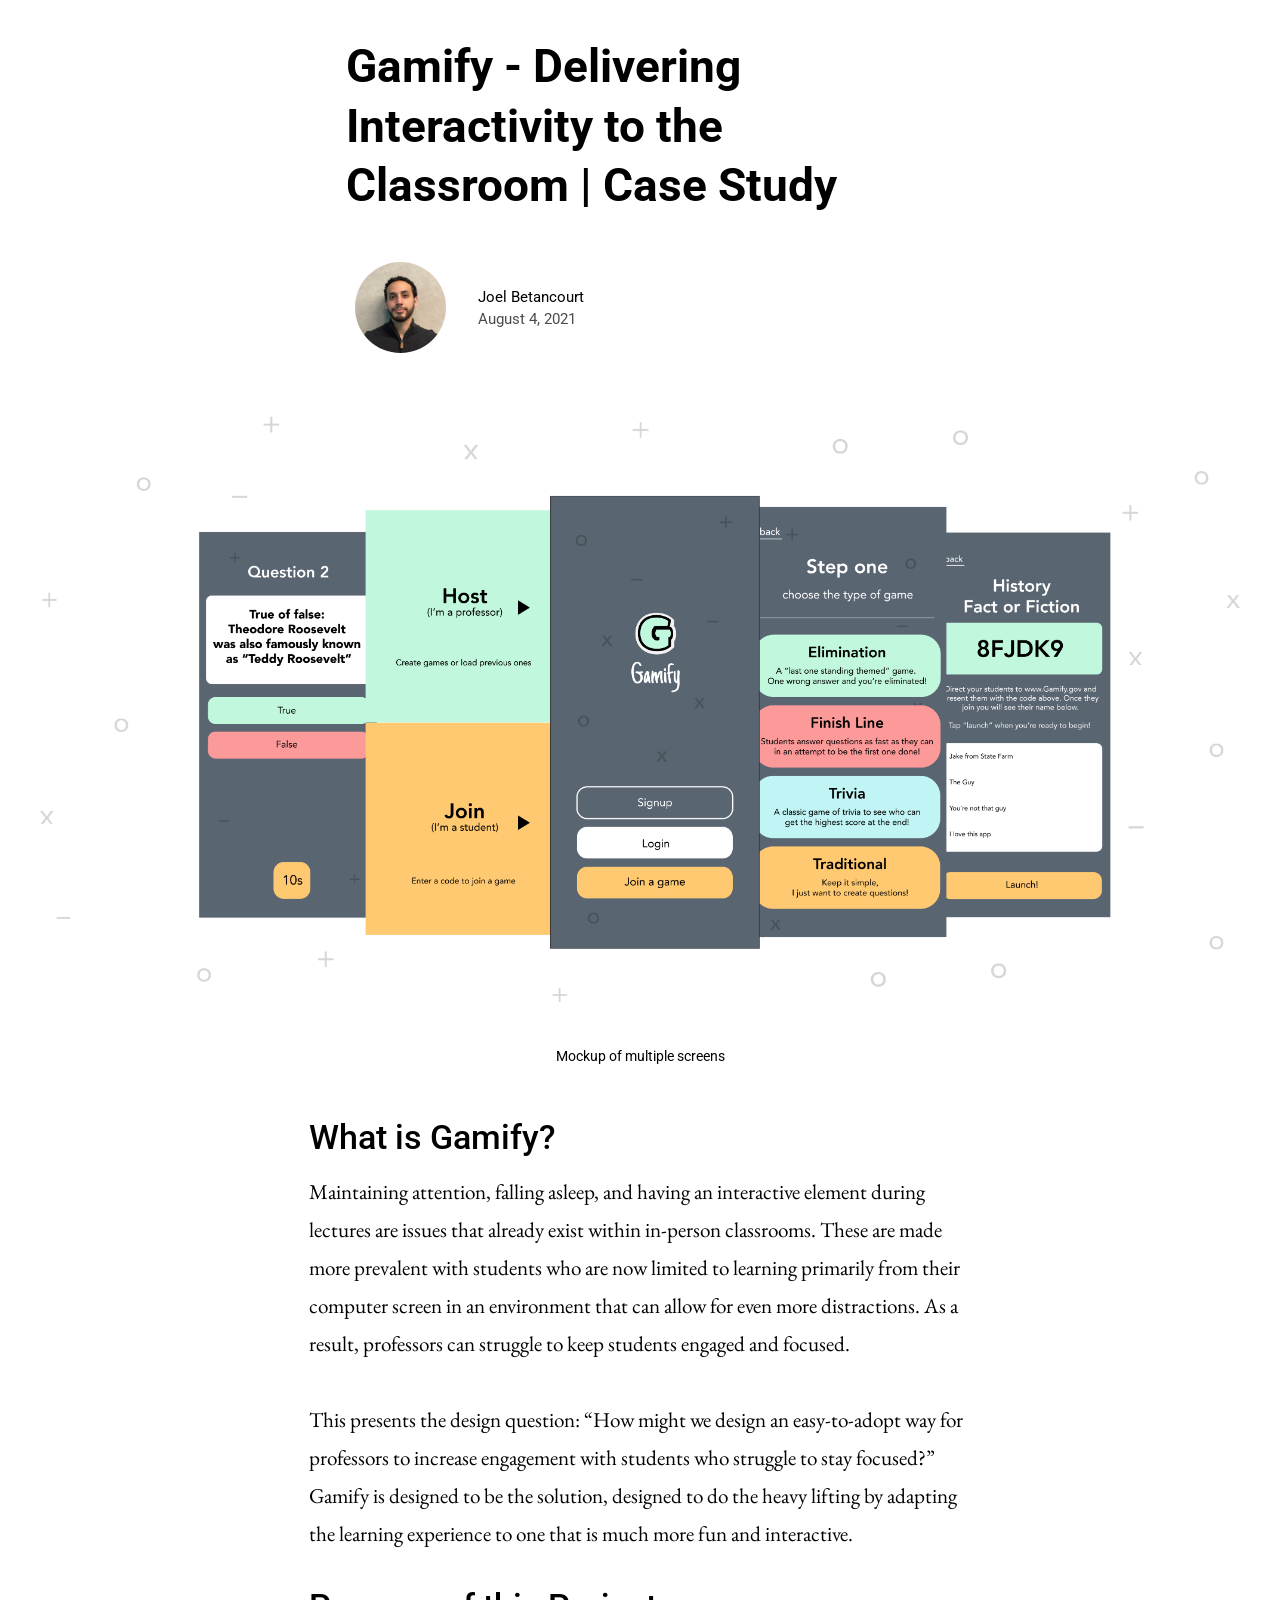
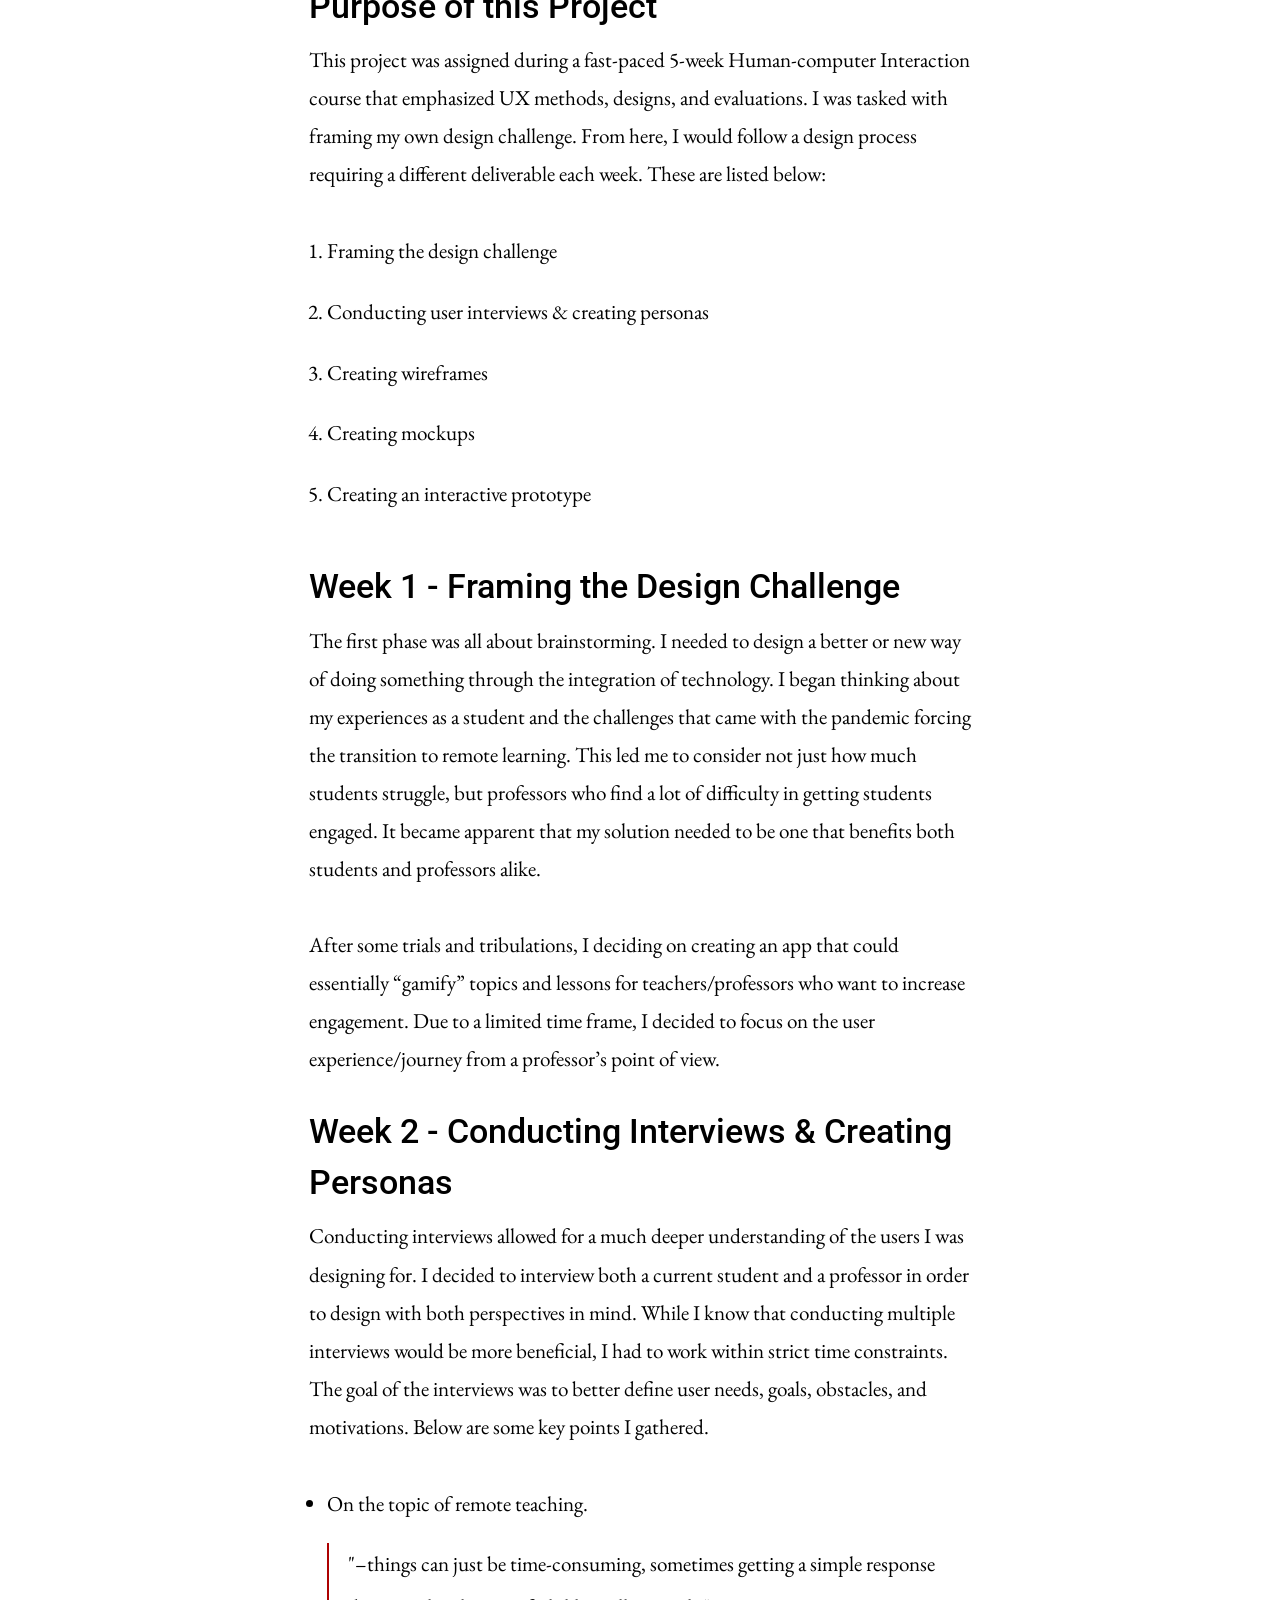
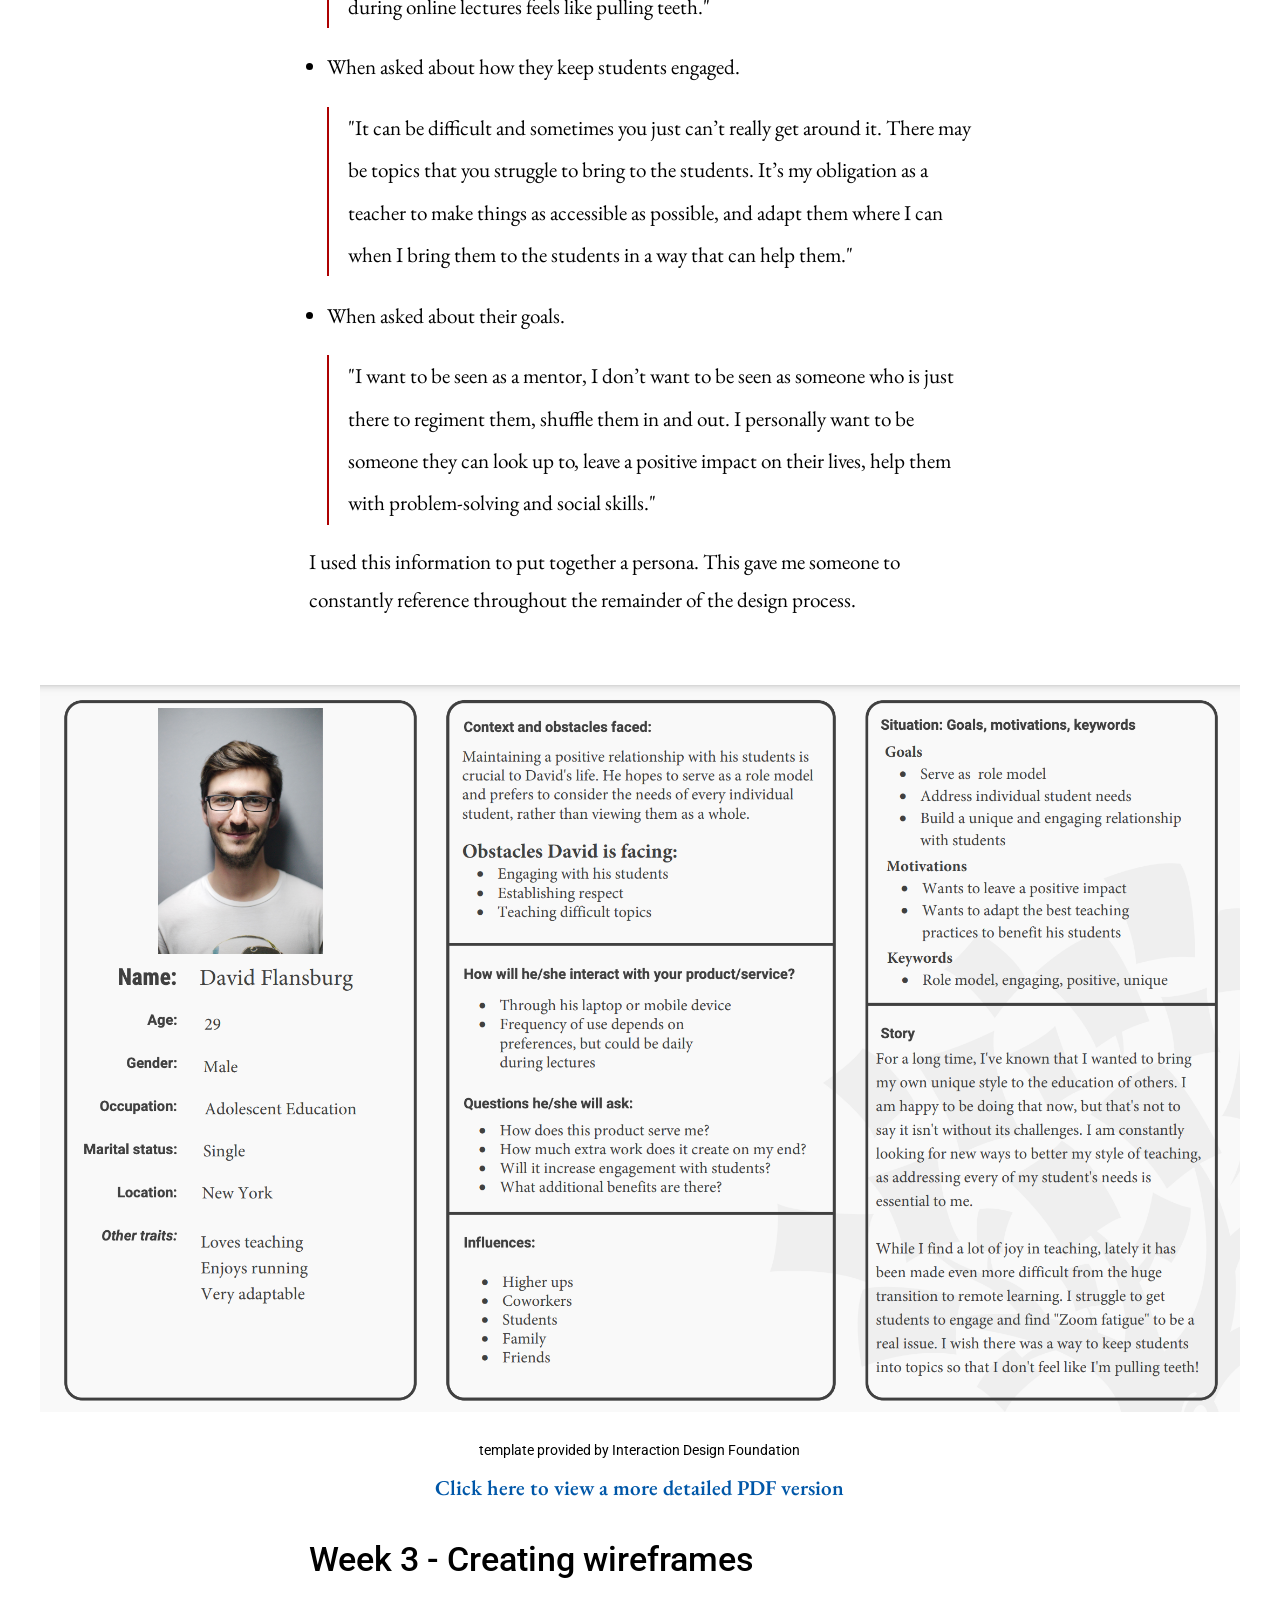
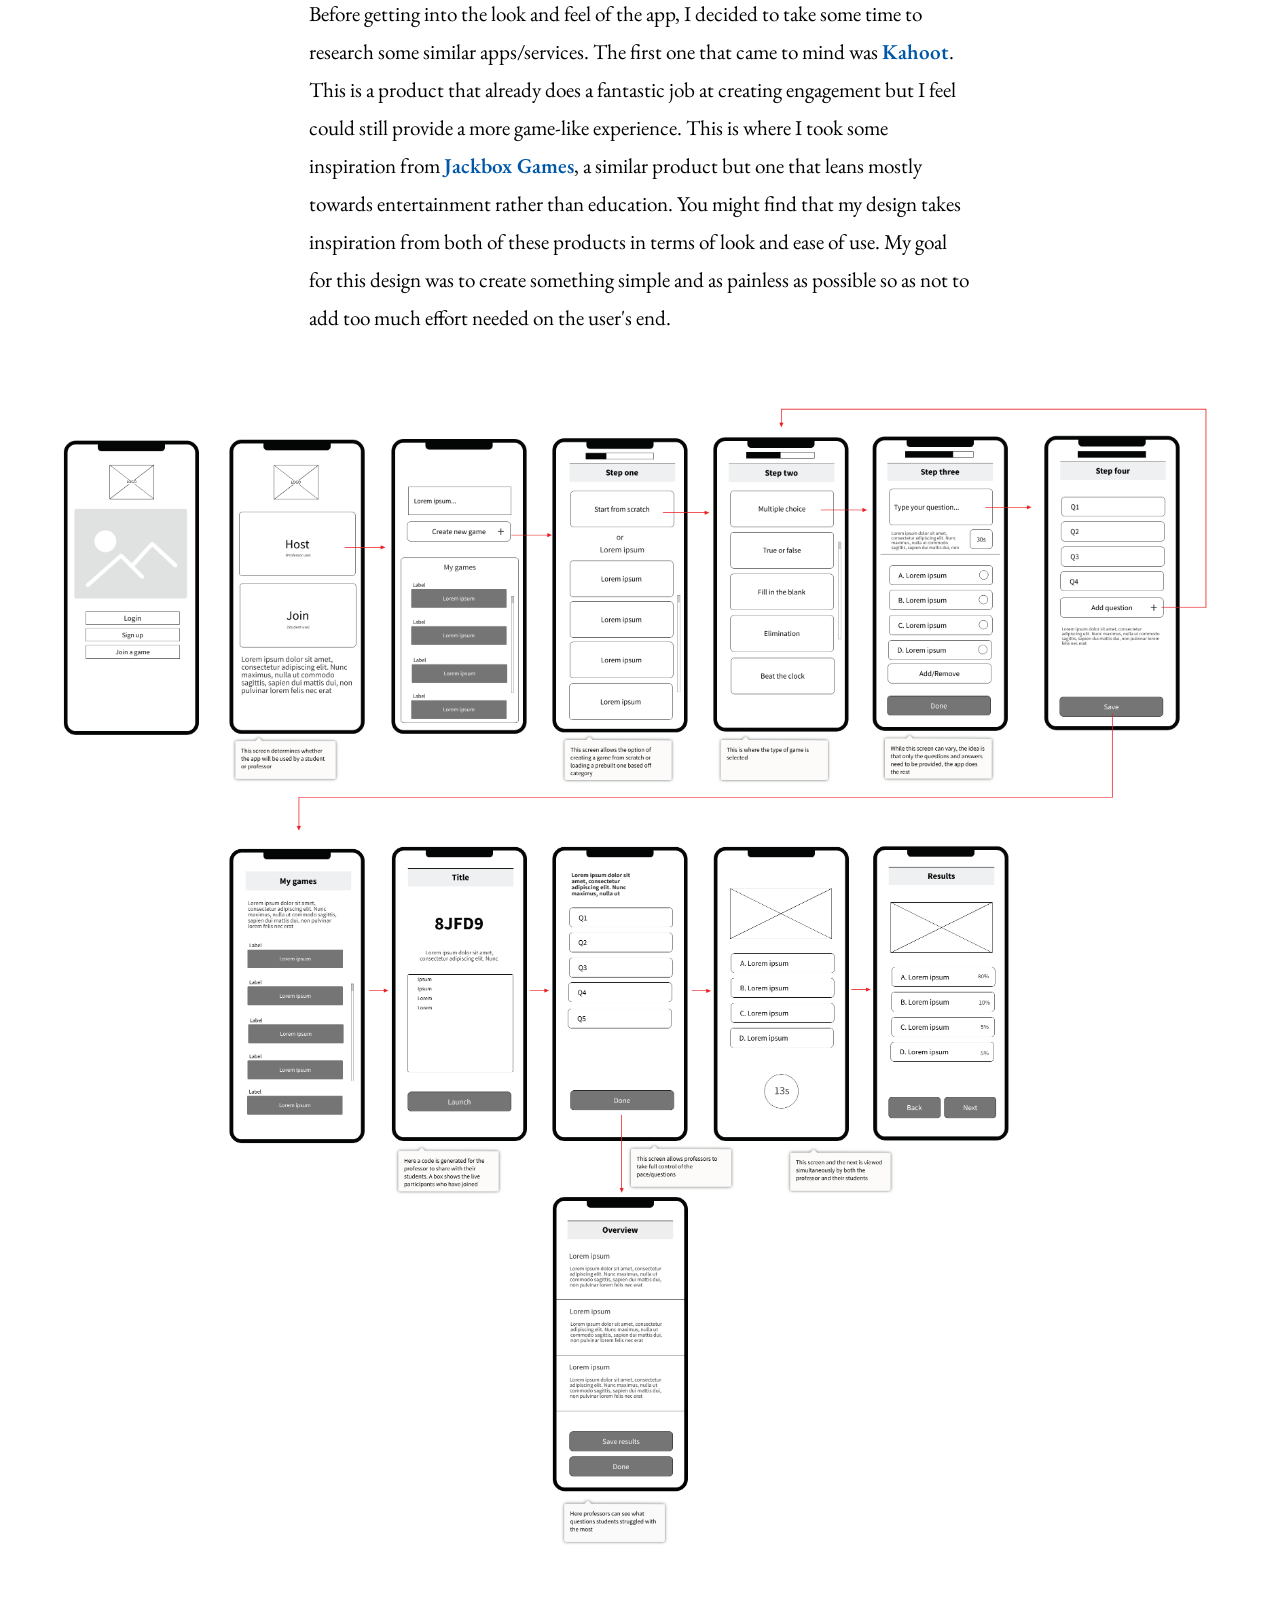
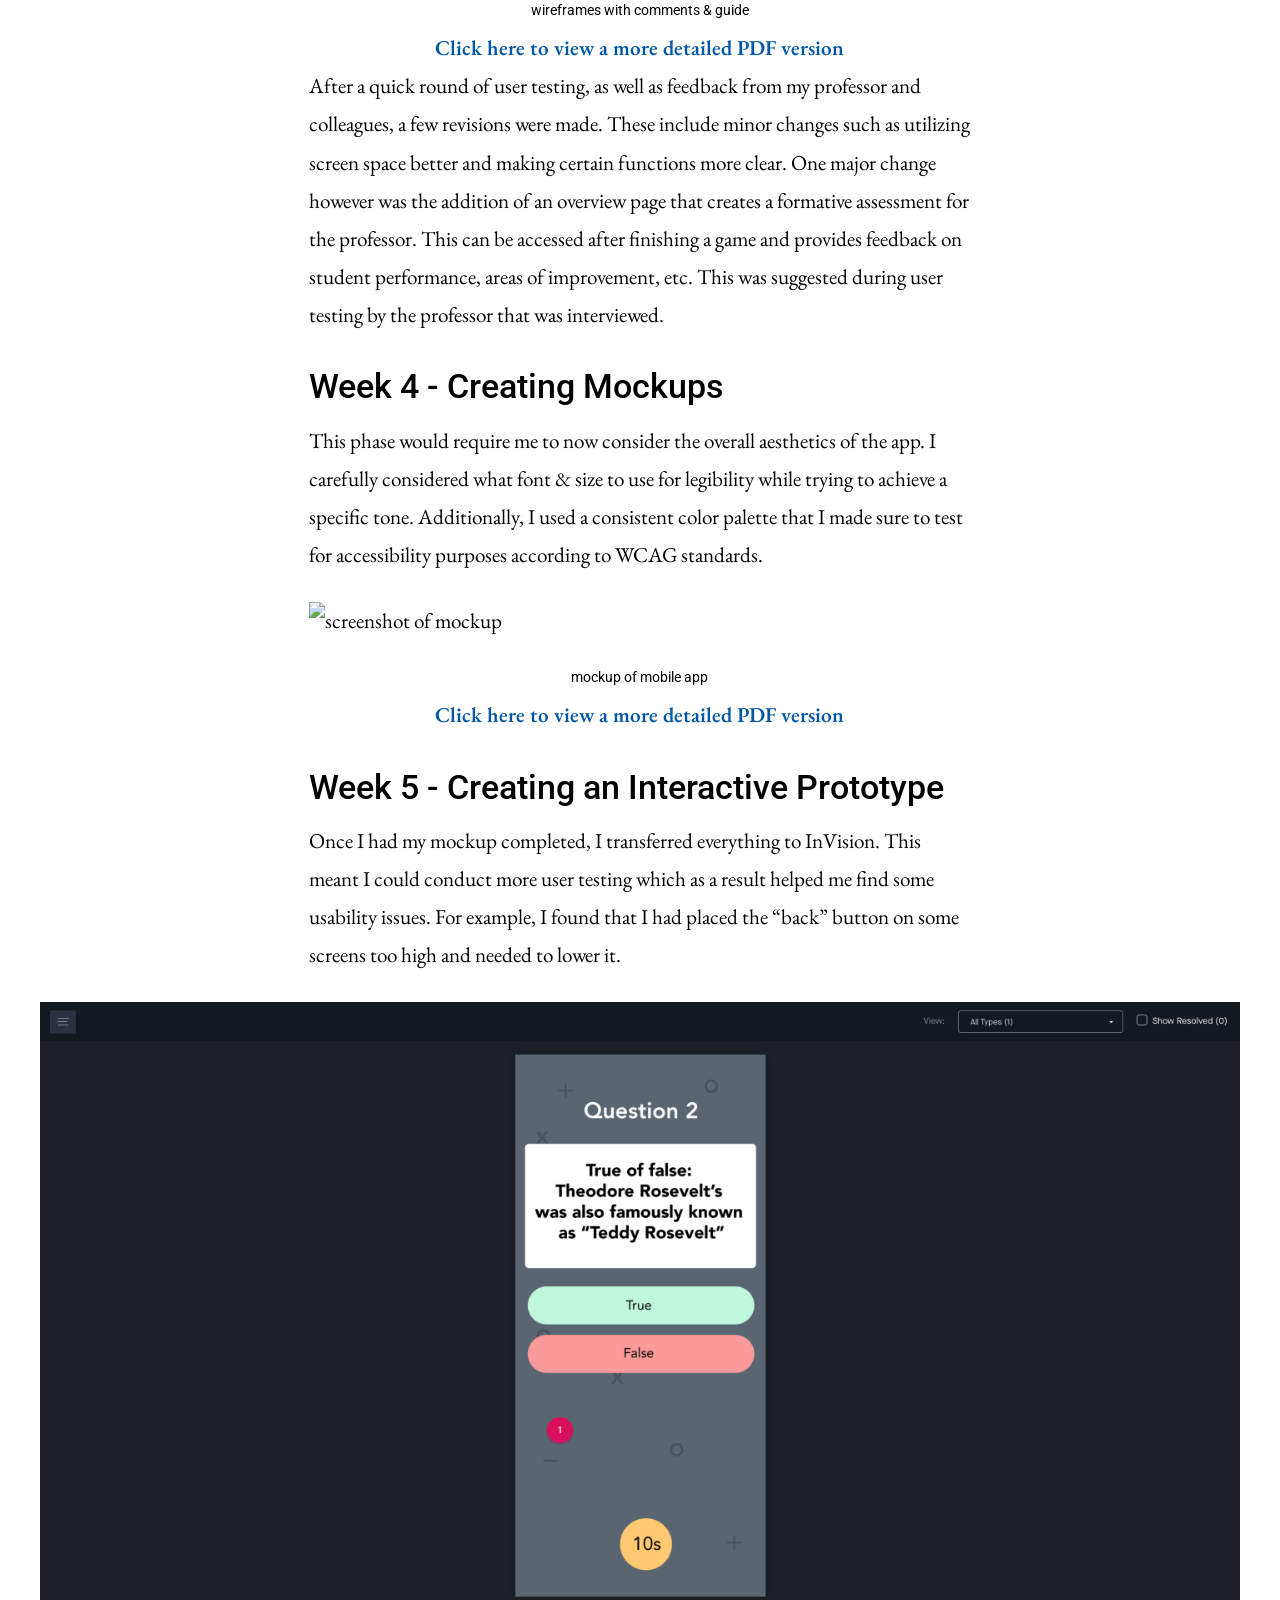
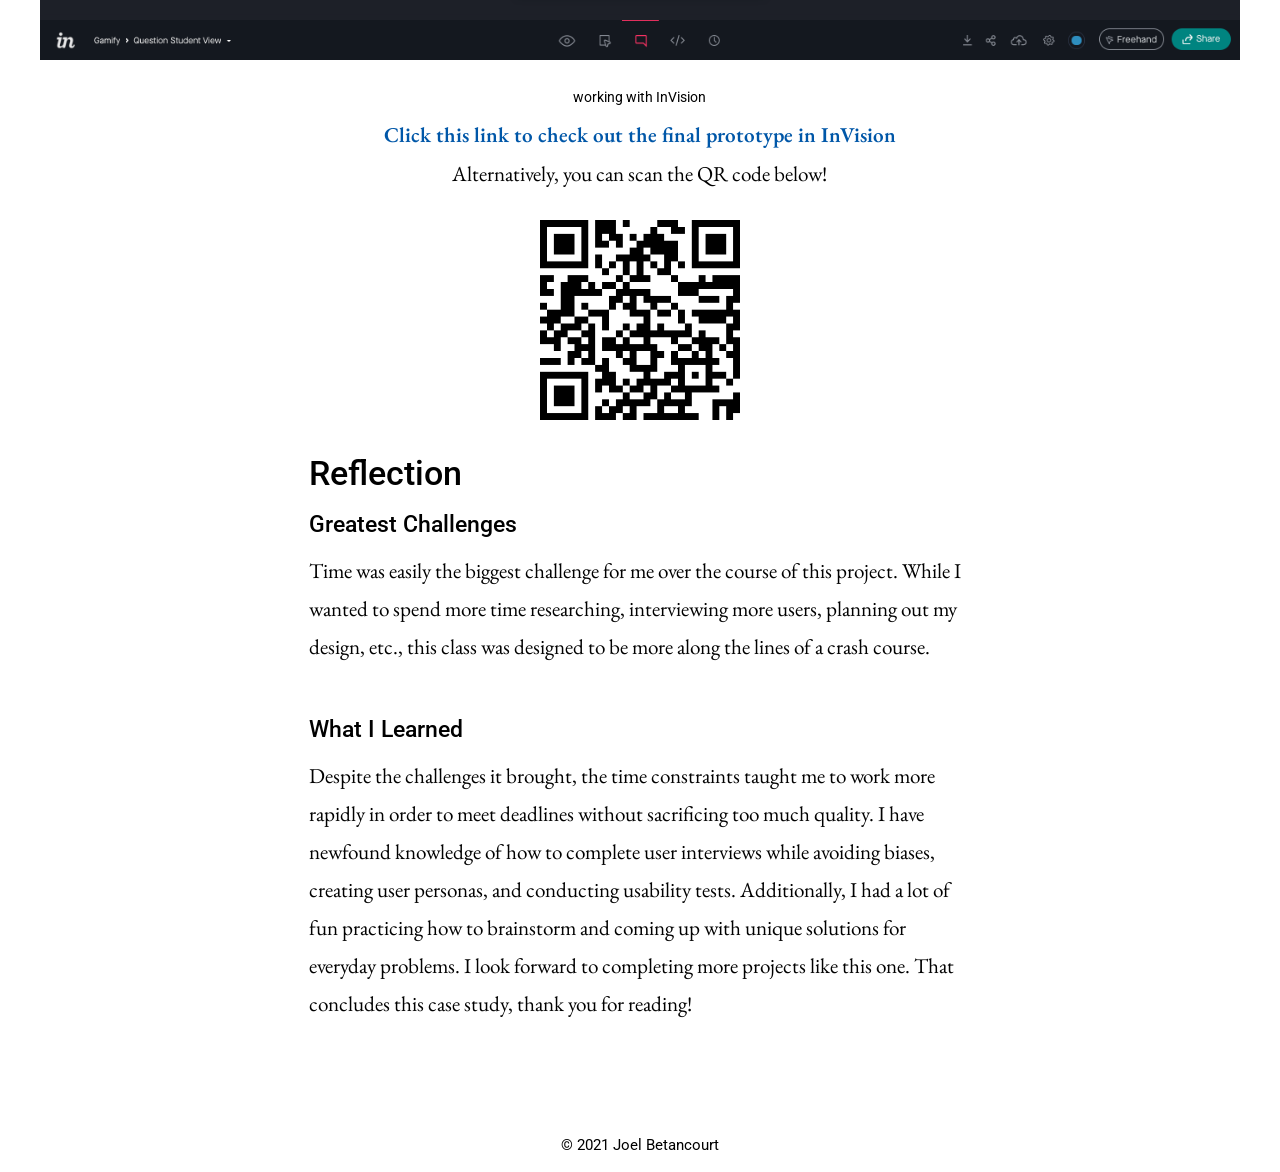
==== commit dbf5d28c: "updated" ====
--- a/index.html
+++ b/index.html
@@ -81,7 +81,7 @@
             </section>
                 <section>
                     <h2>Week 3 - Creating wireframes</h2>
-                    <p>Before getting into the look and feel of the app, I decided to take some time to research some similar apps/services. The first one that came to mind was Kahoot. This is a product that already does a fantastic job at creating engagement but I feel could still provide a more game-like experience. This is where I took some inspiration from Jackbox.TV, a similar product but one that leans mostly towards entertainment rather than education. You might find that my design takes inspiration from both of these products in terms of look and ease of use. My goal for this design was to create something simple and as painless as possible. </p><br>
+                    <p>Before getting into the look and feel of the app, I decided to take some time to research some similar apps/services. The first one that came to mind was <a href="https://kahoot.com/">Kahoot</a>. This is a product that already does a fantastic job at creating engagement but I feel could still provide a more game-like experience. This is where I took some inspiration from <a href="https://www.jackboxgames.com/games/">Jackbox Games</a>, a similar product but one that leans mostly towards entertainment rather than education. You might find that my design takes inspiration from both of these products in terms of look and ease of use. My goal for this design was to create something simple and as painless as possible so as not to add too much effort needed on the user's end.</p><br>
                     <img src="assets/wireframes.png" alt="screenshot of wireframes" width="1200">
                     <p class="subtext">wireframes with comments & guide</p>
                     <p class="center"><a href="assets/wireframes.pdf">Click here to view a more detailed PDF version</a></p>
